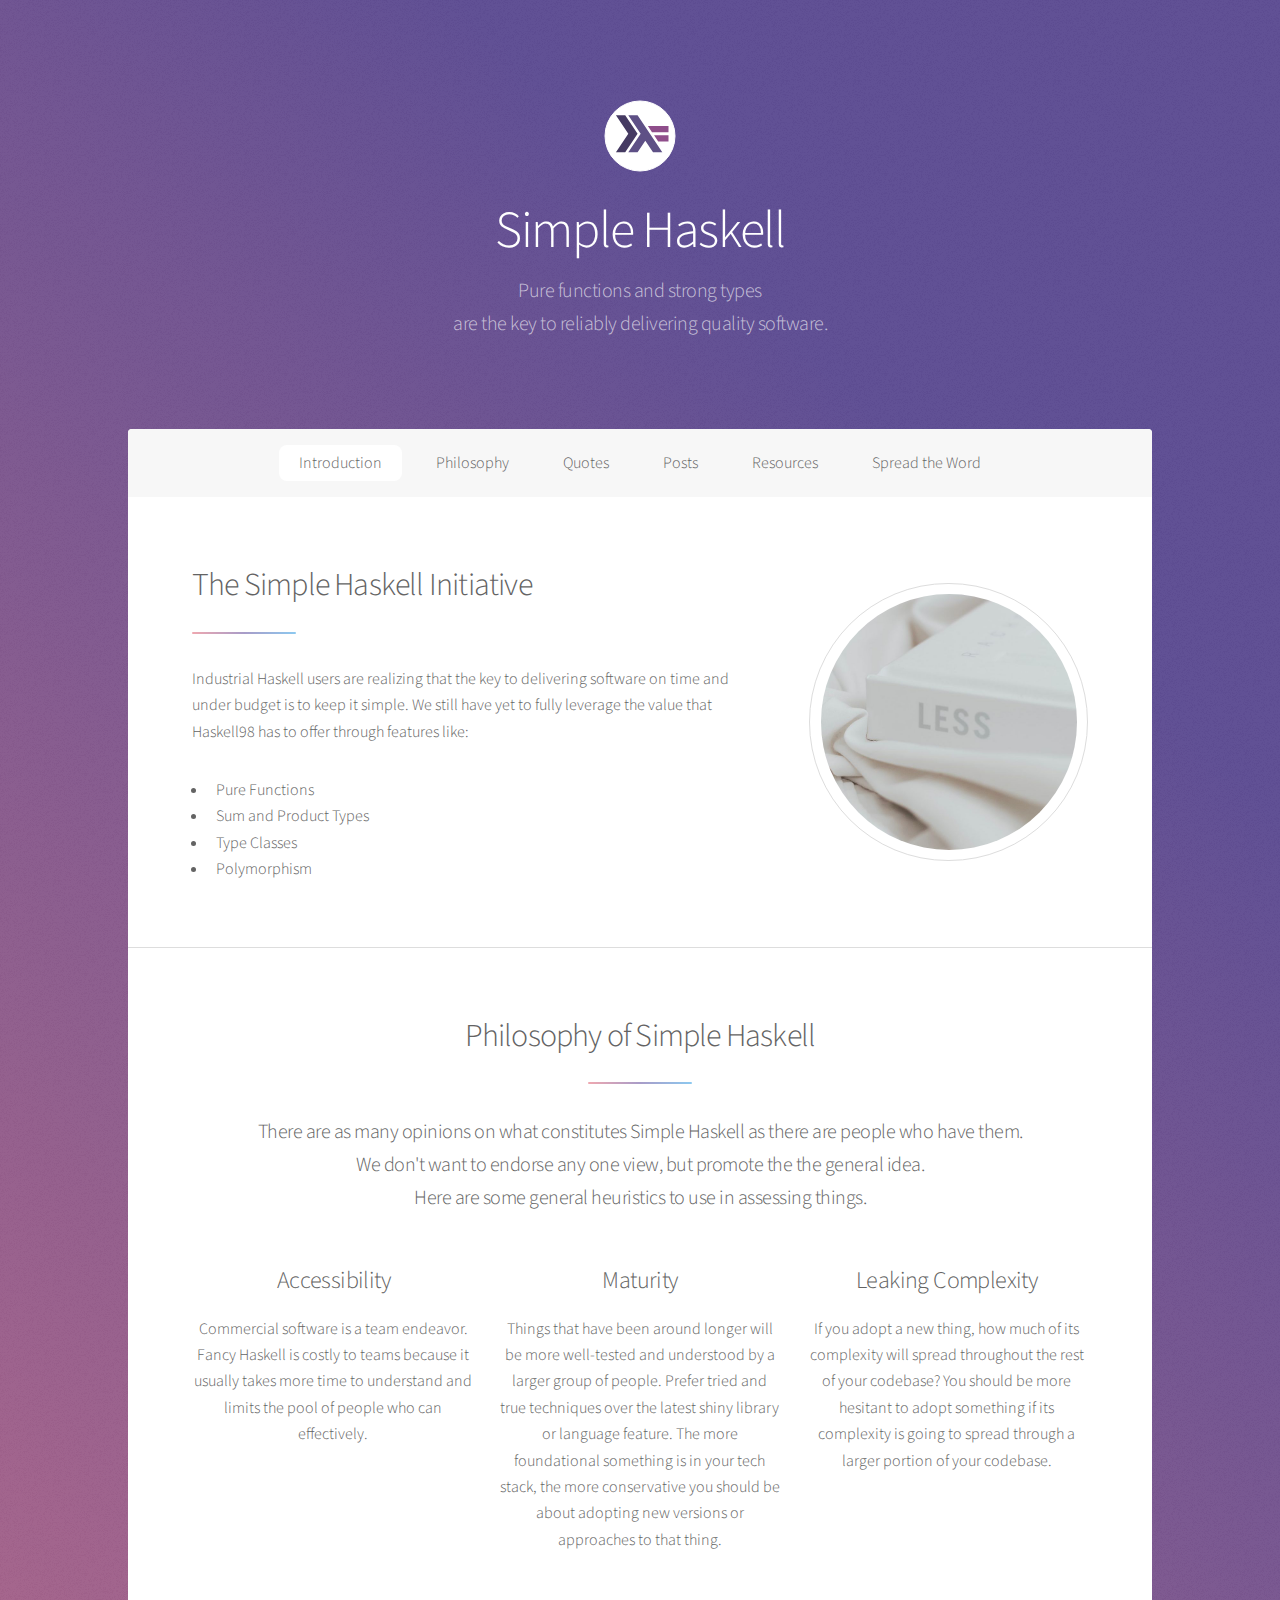
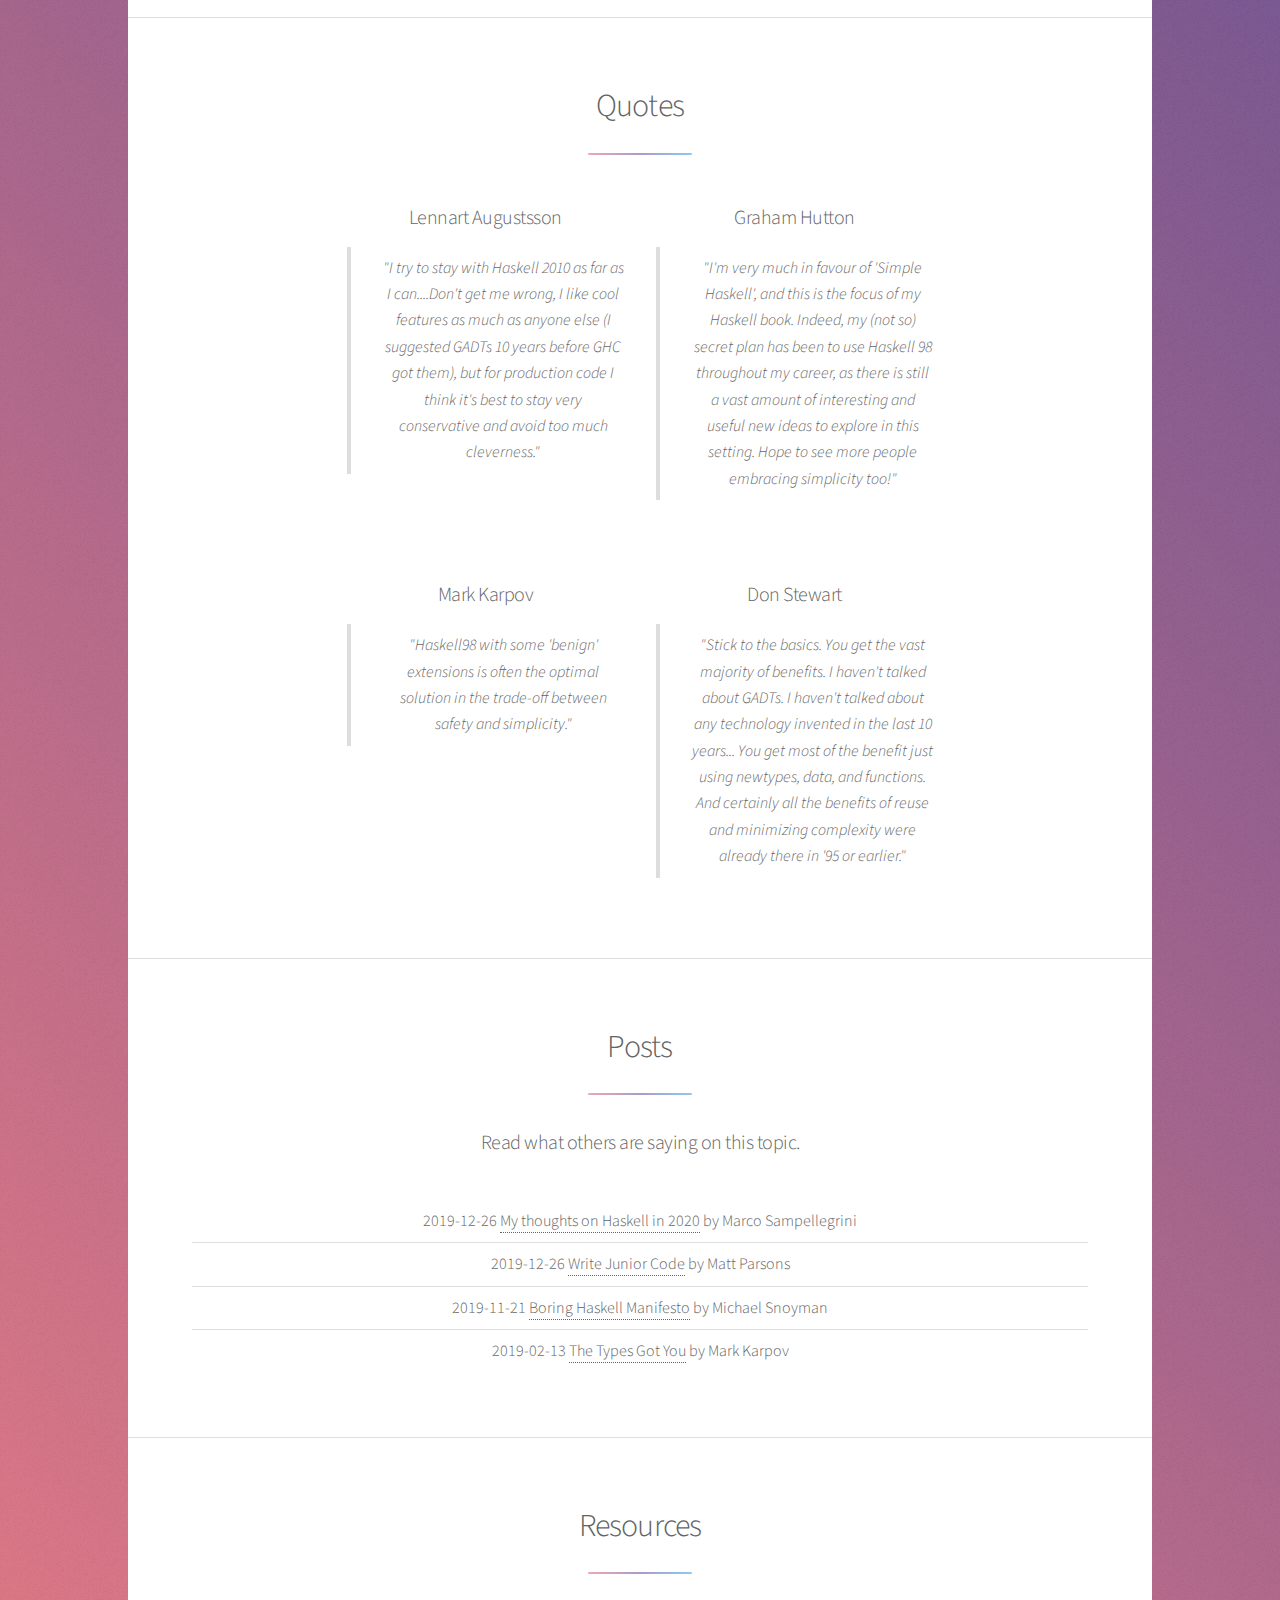
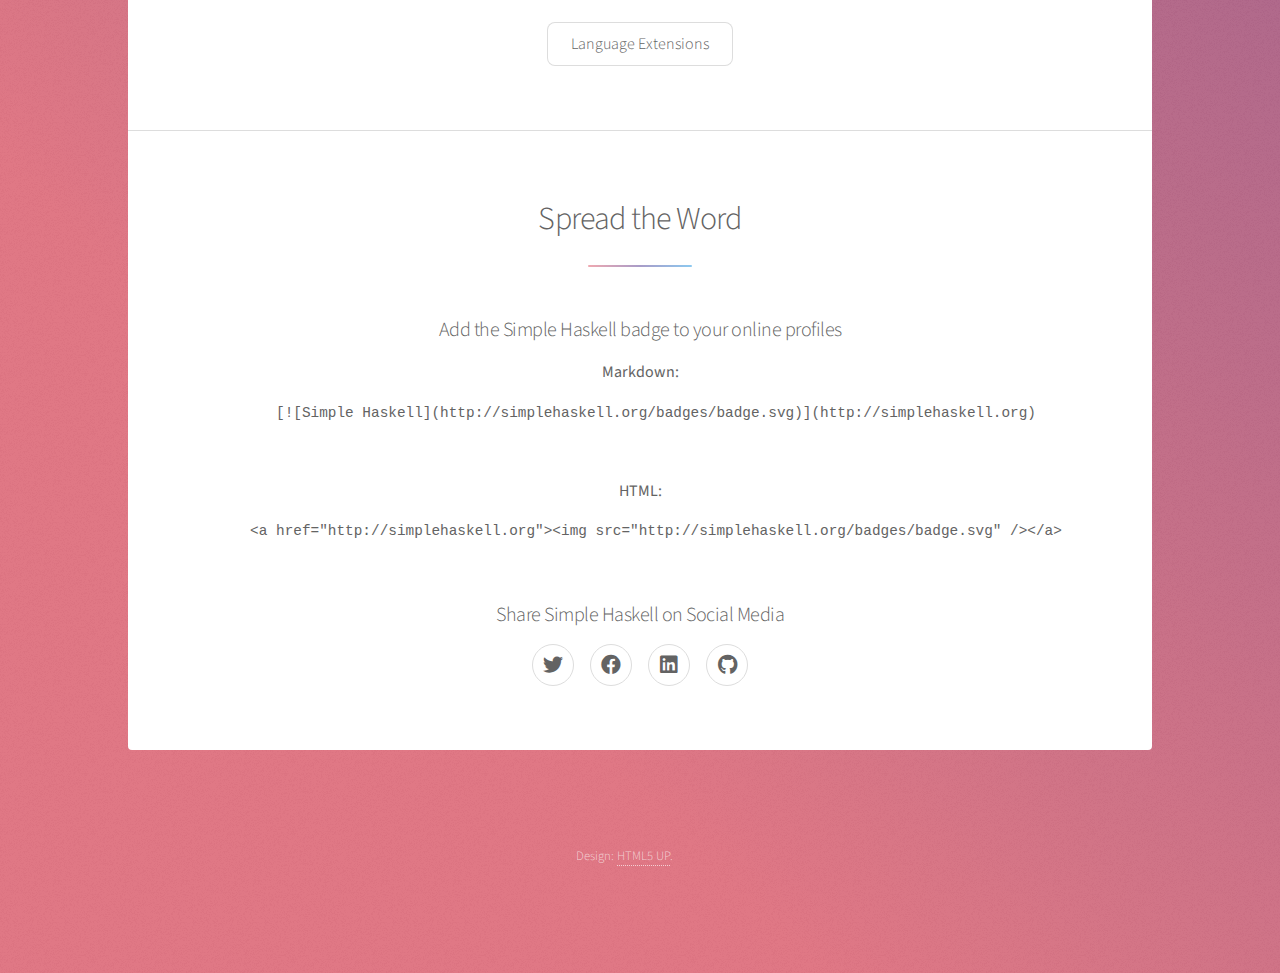
==== docs/index.html @ 9741af2d "Add Graham Hutton quote" ====
<!DOCTYPE HTML>
<!--
  Stellar by HTML5 UP
  html5up.net | @ajlkn
  Free for personal and commercial use under the CCA 3.0 license (html5up.net/license)
-->
<html>
  <head>
    <!-- Global site tag (gtag.js) - Google Analytics -->
    <script async src="https://www.googletagmanager.com/gtag/js?id=UA-72594732-2"></script>
    <script>
      window.dataLayer = window.dataLayer || [];
      function gtag(){dataLayer.push(arguments);}
      gtag('js', new Date());
    
      gtag('config', 'UA-72594732-2');
    </script>

    <title>Simple Haskell</title>
    <meta charset="utf-8" />
    <meta name="viewport" content="width=device-width, initial-scale=1, user-scalable=no" />
    <link rel="stylesheet" href="assets/css/main.css" />
    <noscript><link rel="stylesheet" href="assets/css/noscript.css" /></noscript>
  </head>
  <body class="is-preload">

    <!-- Wrapper -->
      <div id="wrapper">

        <!-- Header -->
          <header id="header" class="alt">
            <span class="logo"><img src="images/haskell-logo.svg" alt="" /></span>
            <h1>Simple Haskell</h1>
            <p>Pure functions and strong types<br />
            are the key to reliably delivering quality software.</p>
          </header>

        <!-- Nav -->
          <nav id="nav">
            <ul>
              <li><a href="#intro" class="active">Introduction</a></li>
              <li><a href="#philosophy">Philosophy</a></li>
              <li><a href="#quotes">Quotes</a></li>
              <li><a href="#posts">Posts</a></li>
              <li><a href="#resources">Resources</a></li>
              <li><a href="#spread">Spread the Word</a></li>
            </ul>
          </nav>

        <!-- Main -->
          <div id="main">

            <!-- Introduction -->
              <section id="intro" class="main">
                <div class="spotlight">
                  <div class="content">
                    <header class="major">
                      <h2>The Simple Haskell Initiative</h2>
                    </header>
                    <p>Industrial Haskell users are realizing that the key to
                    delivering software on time and under budget is to keep it
                    simple.  We still have yet to fully leverage the value
                    that Haskell98 has to offer through features like:</p>
                    <ul>
                      <li>Pure Functions</li>
                      <li>Sum and Product Types</li>
                      <li>Type Classes</li>
                      <li>Polymorphism</li>
                    </ul>
                  </div>
                  <span class="image"><img src="images/less2.jpeg" alt="" /></span>
                </div>
              </section>

            <!-- Philosophy -->
              <section id="philosophy" class="main special">
                <header class="major">
                  <h2>Philosophy of Simple Haskell</h2>
                  <p>There are as many opinions on what constitutes Simple Haskell as there are people who have them.<br />
                  We don't want to endorse any one view, but promote the the general idea.<br />
                  Here are some general heuristics to use in assessing things.</p>
                </header>

                <div class="row">
                  <div class="col-4 col-8-medium">
                    <h2>Accessibility</h2>
                    <p>Commercial software is a team endeavor. Fancy Haskell
                    is costly to teams because it usually takes more time to
                    understand and limits the pool of people who can
                    effectively.</p>
                  </div>
                  <div class="col-4 col-8-medium">
                    <h2>Maturity</h2>
                    <p>Things that have been around longer will be more
                    well-tested and understood by a larger group of people.
                    Prefer tried and true techniques over the latest shiny
                    library or language feature. The more foundational
                    something is in your tech stack, the more conservative you
                    should be about adopting new versions or approaches to
                    that thing.</p>
                  </div>
                  <div class="col-4 col-8-medium">
                    <h2>Leaking Complexity</h2>
                    <p>If you adopt a new thing, how much of its complexity
                    will spread throughout the rest of your codebase?  You
                    should be more hesitant to adopt something if its
                    complexity is going to spread through a larger portion of
                    your codebase.</p>
                  </div>
                </div>
              </section>

            <!-- Quotes -->
              <section id="quotes" class="main special">
                <header class="major">
                  <h2>Quotes</h2>
                </header>
                <ul class="features">
                  <li>
                    <!--<span class="icon solid major style1 fa-code"></span>-->
                    <h3>Lennart Augustsson</h3>
                    <a target="_blank"
                    href="https://www.reddit.com/r/haskell/comments/2olrxn/what_is_an_intermediate_haskell_programmer/cmooh4p/">
                    <blockquote>"I try to stay with Haskell 2010 as far as I
                    can....Don't get me wrong, I like cool features as much as
                    anyone else (I suggested GADTs 10 years before GHC got
                    them), but for production code I think it's best to stay
                    very conservative and avoid too much
                    cleverness."</blockquote></a>
                  </li>
                  <li>
                    <!--<span class="icon major style5 fa-gem"></span>-->
                    <h3>Graham Hutton</h3>
                    <a target="_blank"
                    href="https://www.reddit.com/r/haskell/comments/ej2g06/the_simple_haskell_initiative/fdk7gvn/">
                    <blockquote>"I'm very much in favour of 'Simple Haskell',
                    and this is the focus of my Haskell book. Indeed, my (not
                    so) secret plan has been to use Haskell 98 throughout my
                    career, as there is still a vast amount of interesting and
                    useful new ideas to explore in this setting. Hope to see
                    more people embracing simplicity too!"</blockquote></a>
                  </li>
                </ul>
                <ul class="features">
                  <li>
                    <!--<span class="icon major style3 fa-copy"></span>-->
                    <h3>Mark Karpov</h3>
                    <a target="_blank"
                    href="https://www.tweag.io/posts/2019-02-13-types-got-you.html">
                    <blockquote>"Haskell98 with some 'benign' extensions is often the
                    optimal solution in the trade-off between safety and
                    simplicity."</blockquote></a>
                  </li>
                  <li>
                    <!--<span class="icon major style5 fa-gem"></span>-->
                    <h3>Don Stewart</h3>
                    <blockquote>"Stick to the basics. You get the vast majority of benefits. I haven't talked about GADTs. I haven't talked about any technology invented in the last 10 years... You get most of the benefit just using newtypes, data, and functions. And certainly all the benefits of reuse and minimizing complexity were already there in '95 or earlier."</blockquote>
                  </li>
                </ul>
              </section>

            <!-- Posts -->
              <section id="posts" class="main special">
                <header class="major">
                  <h2>Posts</h2>
                  <p>Read what others are saying on this topic.</p>
                </header>
                <ul class="alt">
                  <li>
                    2019-12-26 <a href="https://alpacaaa.net/thoughts-on-haskell-2020/">My thoughts on Haskell in 2020</a> by Marco Sampellegrini
                  </li>
                  <li>
                    2019-12-26 <a href="https://www.parsonsmatt.org/2019/12/26/write_junior_code.html">Write Junior Code</a> by Matt Parsons
                  </li>
                  <li>
                    2019-11-21 <a href="https://www.snoyman.com/blog/2019/11/boring-haskell-manifesto">Boring Haskell Manifesto</a> by Michael Snoyman
                  </li>
                  <li>
                    2019-02-13 <a href="https://www.tweag.io/posts/2019-02-13-types-got-you.html">The Types Got You</a> by Mark Karpov
                  </li>
                </ul>
              </section>

            <!-- Resources -->
              <section id="resources" class="main special">
                <header class="major">
                  <h2>Resources</h2>
                </header>

                <footer class="major">
                  <ul class="actions special">
                    <li><a href="language-extensions.html" class="button">Language Extensions</a></li>
                  </ul>
                </footer>

              </section>

            <!-- Spread the Word -->
              <section id="spread" class="main special">
                <header class="major">
                  <h2>Spread the Word</h2>
                </header>

                <h3>Add the Simple Haskell badge to your online profiles</h3>

                <dl>
                <dt>Markdown:</dt>
                <dd>
                <pre>
[![Simple Haskell](http://simplehaskell.org/badges/badge.svg)](http://simplehaskell.org)
                </pre>
                </dd>

                <dt>HTML:</dt>
                <dd>
                <pre>
&lt;a href="http://simplehaskell.org"&gt;&lt;img src="http://simplehaskell.org/badges/badge.svg" /&gt;&lt;/a&gt;
                </pre>
                </dd>
                </dl>

                <h3>Share Simple Haskell on Social Media</h3>
                <ul class="actions special">
                  <li><a href="https://twitter.com/intent/tweet?text=http%3A//simplehaskell.org" class="icon brands fa-twitter alt"><span class="label">Twitter</span></a></li>
                  <li><a href="https://www.facebook.com/sharer/sharer.php?u=http%3A//simplehaskell.org" class="icon brands fa-facebook alt"><span class="label">Facebook</span></a></li>
                  <li><a href="https://www.linkedin.com/shareArticle?mini=true&url=http%3A//simplehaskell.org&title=Deliver%20software%20on%20time%20and%20under%20budget%20with%20Simple%20Haskell&summary=&source=" class="icon brands fa-linkedin alt"><span class="label">LinkedIn</span></a></li>
                  <li><a href="https://github.com/simple-haskell" class="icon brands fa-github alt"><span class="label">GitHub</span></a></li>
                </ul>
              </section>

          </div>

        <!-- Footer -->
          <footer id="footer">
            <p class="copyright"><!--&copy; Untitled.--> Design: <a href="https://html5up.net">HTML5 UP</a>.</p>
          </footer>

      </div>

    <!-- Scripts -->
      <script src="assets/js/jquery.min.js"></script>
      <script src="assets/js/jquery.scrollex.min.js"></script>
      <script src="assets/js/jquery.scrolly.min.js"></script>
      <script src="assets/js/browser.min.js"></script>
      <script src="assets/js/breakpoints.min.js"></script>
      <script src="assets/js/util.js"></script>
      <script src="assets/js/main.js"></script>

      <script async defer src="https://buttons.github.io/buttons.js"></script>
  </body>
</html>
---- docs/assets/css/main.css ----
@import url(fontawesome-all.min.css);
@import 'https://fonts.googleapis.com/css?family=Source+Sans+Pro:300,400';

/*
	Stellar by HTML5 UP
	html5up.net | @ajlkn
	Free for personal and commercial use under the CCA 3.0 license (html5up.net/license)
*/

html, body, div, span, applet, object,
iframe, h1, h2, h3, h4, h5, h6, p, blockquote,
pre, a, abbr, acronym, address, big, cite,
code, del, dfn, em, img, ins, kbd, q, s, samp,
small, strike, strong, sub, sup, tt, var, b,
u, i, center, dl, dt, dd, ol, ul, li, fieldset,
form, label, legend, table, caption, tbody,
tfoot, thead, tr, th, td, article, aside,
canvas, details, embed, figure, figcaption,
footer, header, hgroup, menu, nav, output, ruby,
section, summary, time, mark, audio, video {
	margin: 0;
	padding: 0;
	border: 0;
	font-size: 100%;
	font: inherit;
	vertical-align: baseline;}

article, aside, details, figcaption, figure,
footer, header, hgroup, menu, nav, section {
	display: block;}

body {
	line-height: 1;
}

ol, ul {
	list-style: none;
}

blockquote, q {
	quotes: none;
}

	blockquote:before, blockquote:after, q:before, q:after {
		content: '';
		content: none;
	}

table {
	border-collapse: collapse;
	border-spacing: 0;
}

body {
	-webkit-text-size-adjust: none;
}

mark {
	background-color: transparent;
	color: inherit;
}

input::-moz-focus-inner {
	border: 0;
	padding: 0;
}

input, select, textarea {
	-moz-appearance: none;
	-webkit-appearance: none;
	-ms-appearance: none;
	appearance: none;
}

/* Basic */

	@-ms-viewport {
		width: device-width;
	}

	body {
		-ms-overflow-style: scrollbar;
	}

	@media screen and (max-width: 480px) {

		html, body {
			min-width: 320px;
		}

	}

	html {
		box-sizing: border-box;
	}

	*, *:before, *:after {
		box-sizing: inherit;
	}

	body {
		background-color: #935d8c;
		background-image: url("images/overlay.png"), -moz-linear-gradient(45deg, #e37682 15%, #5f4d93 85%);
		background-image: url("images/overlay.png"), -webkit-linear-gradient(45deg, #e37682 15%, #5f4d93 85%);
		background-image: url("images/overlay.png"), -ms-linear-gradient(45deg, #e37682 15%, #5f4d93 85%);
		background-image: url("images/overlay.png"), linear-gradient(45deg, #e37682 15%, #5f4d93 85%);
	}

		body.is-preload *, body.is-preload *:before, body.is-preload *:after {
			-moz-animation: none !important;
			-webkit-animation: none !important;
			-ms-animation: none !important;
			animation: none !important;
			-moz-transition: none !important;
			-webkit-transition: none !important;
			-ms-transition: none !important;
			transition: none !important;
		}

/* Type */

	body {
		background-color: #935d8c;
		color: rgba(255, 255, 255, 0.65);
	}

	body, input, select, textarea {
		font-family: "Source Sans Pro", Helvetica, sans-serif;
		font-size: 17pt;
		font-weight: 300;
		line-height: 1.65;
	}

		@media screen and (max-width: 1680px) {

			body, input, select, textarea {
				font-size: 14pt;
			}

		}

		@media screen and (max-width: 1280px) {

			body, input, select, textarea {
				font-size: 12pt;
			}

		}

		@media screen and (max-width: 360px) {

			body, input, select, textarea {
				font-size: 11pt;
			}

		}

	a {
		-moz-transition: color 0.2s ease, border-bottom 0.2s ease;
		-webkit-transition: color 0.2s ease, border-bottom 0.2s ease;
		-ms-transition: color 0.2s ease, border-bottom 0.2s ease;
		transition: color 0.2s ease, border-bottom 0.2s ease;
		text-decoration: none;
		border-bottom: dotted 1px;
		color: inherit;
	}

		a:hover {
			border-bottom-color: transparent;
		}

	strong, b {
		font-weight: 400;
	}

	em, i {
		font-style: italic;
	}

	p {
		margin: 0 0 2em 0;
	}

		p.content {
			-moz-columns: 20em 2;
			-webkit-columns: 20em 2;
			-ms-columns: 20em 2;
			columns: 20em 2;
			-moz-column-gap: 2em;
			-webkit-column-gap: 2em;
			-ms-column-gap: 2em;
			column-gap: 2em;
			text-align: justify;
		}

	h1, h2, h3, h4, h5, h6 {
		font-weight: 300;
		line-height: 1.5;
		margin: 0 0 0.7em 0;
		letter-spacing: -0.025em;
	}

		h1 a, h2 a, h3 a, h4 a, h5 a, h6 a {
			color: inherit;
			text-decoration: none;
		}

	h1 {
		font-size: 2.5em;
		line-height: 1.2;
	}

	h2 {
		font-size: 1.5em;
	}

	h3 {
		font-size: 1.25em;
	}

	h4 {
		font-size: 1.1em;
	}

	h5 {
		font-size: 0.9em;
	}

	h6 {
		font-size: 0.7em;
	}

	@media screen and (max-width: 736px) {

		h1 {
			font-size: 2em;
		}

	}

	sub {
		font-size: 0.8em;
		position: relative;
		top: 0.5em;
	}

	sup {
		font-size: 0.8em;
		position: relative;
		top: -0.5em;
	}

	blockquote {
		border-left: solid 4px;
		font-style: italic;
		margin: 0 0 2em 0;
		padding: 0.5em 0 0.5em 2em;
	}

	code {
		border-radius: 8px;
		border: solid 1px;
		font-family: "Courier New", monospace;
		font-size: 0.9em;
		margin: 0 0.25em;
		padding: 0.25em 0.65em;
	}

	pre {
		-webkit-overflow-scrolling: touch;
		font-family: "Courier New", monospace;
		font-size: 0.9em;
		margin: 0 0 2em 0;
	}

		pre code {
			display: block;
			line-height: 1.75;
			padding: 1em 1.5em;
			overflow-x: auto;
		}

	hr {
		border: 0;
		border-bottom: solid 1px;
		margin: 2em 0;
	}

		hr.major {
			margin: 3em 0;
		}

	.align-left {
		text-align: left;
	}

	.align-center {
		text-align: center;
	}

	.align-right {
		text-align: right;
	}

	input, select, textarea {
		color: #ffffff;
	}

	a:hover {
		color: #ffffff;
	}

	strong, b {
		color: #ffffff;
	}

	h1, h2, h3, h4, h5, h6 {
		color: #ffffff;
	}

	blockquote {
		border-left-color: rgba(255, 255, 255, 0.35);
	}

	code {
		background: rgba(255, 255, 255, 0.075);
		border-color: rgba(255, 255, 255, 0.35);
	}

	hr {
		border-bottom-color: rgba(255, 255, 255, 0.35);
	}

/* Row */

	.row {
		display: flex;
		flex-wrap: wrap;
		box-sizing: border-box;
		align-items: stretch;
	}

		.row > * {
			box-sizing: border-box;
		}

		.row.gtr-uniform > * > :last-child {
			margin-bottom: 0;
		}

		.row.aln-left {
			justify-content: flex-start;
		}

		.row.aln-center {
			justify-content: center;
		}

		.row.aln-right {
			justify-content: flex-end;
		}

		.row.aln-top {
			align-items: flex-start;
		}

		.row.aln-middle {
			align-items: center;
		}

		.row.aln-bottom {
			align-items: flex-end;
		}

		.row > .imp {
			order: -1;
		}

		.row > .col-1 {
			width: 8.33333%;
		}

		.row > .off-1 {
			margin-left: 8.33333%;
		}

		.row > .col-2 {
			width: 16.66667%;
		}

		.row > .off-2 {
			margin-left: 16.66667%;
		}

		.row > .col-3 {
			width: 25%;
		}

		.row > .off-3 {
			margin-left: 25%;
		}

		.row > .col-4 {
			width: 33.33333%;
		}

		.row > .off-4 {
			margin-left: 33.33333%;
		}

		.row > .col-5 {
			width: 41.66667%;
		}

		.row > .off-5 {
			margin-left: 41.66667%;
		}

		.row > .col-6 {
			width: 50%;
		}

		.row > .off-6 {
			margin-left: 50%;
		}

		.row > .col-7 {
			width: 58.33333%;
		}

		.row > .off-7 {
			margin-left: 58.33333%;
		}

		.row > .col-8 {
			width: 66.66667%;
		}

		.row > .off-8 {
			margin-left: 66.66667%;
		}

		.row > .col-9 {
			width: 75%;
		}

		.row > .off-9 {
			margin-left: 75%;
		}

		.row > .col-10 {
			width: 83.33333%;
		}

		.row > .off-10 {
			margin-left: 83.33333%;
		}

		.row > .col-11 {
			width: 91.66667%;
		}

		.row > .off-11 {
			margin-left: 91.66667%;
		}

		.row > .col-12 {
			width: 100%;
		}

		.row > .off-12 {
			margin-left: 100%;
		}

		.row.gtr-0 {
			margin-top: 0;
			margin-left: 0em;
		}

			.row.gtr-0 > * {
				padding: 0 0 0 0em;
			}

			.row.gtr-0.gtr-uniform {
				margin-top: 0em;
			}

				.row.gtr-0.gtr-uniform > * {
					padding-top: 0em;
				}

		.row.gtr-25 {
			margin-top: 0;
			margin-left: -0.375em;
		}

			.row.gtr-25 > * {
				padding: 0 0 0 0.375em;
			}

			.row.gtr-25.gtr-uniform {
				margin-top: -0.375em;
			}

				.row.gtr-25.gtr-uniform > * {
					padding-top: 0.375em;
				}

		.row.gtr-50 {
			margin-top: 0;
			margin-left: -0.75em;
		}

			.row.gtr-50 > * {
				padding: 0 0 0 0.75em;
			}

			.row.gtr-50.gtr-uniform {
				margin-top: -0.75em;
			}

				.row.gtr-50.gtr-uniform > * {
					padding-top: 0.75em;
				}

		.row {
			margin-top: 0;
			margin-left: -1.5em;
		}

			.row > * {
				padding: 0 0 0 1.5em;
			}

			.row.gtr-uniform {
				margin-top: -1.5em;
			}

				.row.gtr-uniform > * {
					padding-top: 1.5em;
				}

		.row.gtr-150 {
			margin-top: 0;
			margin-left: -2.25em;
		}

			.row.gtr-150 > * {
				padding: 0 0 0 2.25em;
			}

			.row.gtr-150.gtr-uniform {
				margin-top: -2.25em;
			}

				.row.gtr-150.gtr-uniform > * {
					padding-top: 2.25em;
				}

		.row.gtr-200 {
			margin-top: 0;
			margin-left: -3em;
		}

			.row.gtr-200 > * {
				padding: 0 0 0 3em;
			}

			.row.gtr-200.gtr-uniform {
				margin-top: -3em;
			}

				.row.gtr-200.gtr-uniform > * {
					padding-top: 3em;
				}

		@media screen and (max-width: 1680px) {

			.row {
				display: flex;
				flex-wrap: wrap;
				box-sizing: border-box;
				align-items: stretch;
			}

				.row > * {
					box-sizing: border-box;
				}

				.row.gtr-uniform > * > :last-child {
					margin-bottom: 0;
				}

				.row.aln-left {
					justify-content: flex-start;
				}

				.row.aln-center {
					justify-content: center;
				}

				.row.aln-right {
					justify-content: flex-end;
				}

				.row.aln-top {
					align-items: flex-start;
				}

				.row.aln-middle {
					align-items: center;
				}

				.row.aln-bottom {
					align-items: flex-end;
				}

				.row > .imp-xlarge {
					order: -1;
				}

				.row > .col-1-xlarge {
					width: 8.33333%;
				}

				.row > .off-1-xlarge {
					margin-left: 8.33333%;
				}

				.row > .col-2-xlarge {
					width: 16.66667%;
				}

				.row > .off-2-xlarge {
					margin-left: 16.66667%;
				}

				.row > .col-3-xlarge {
					width: 25%;
				}

				.row > .off-3-xlarge {
					margin-left: 25%;
				}

				.row > .col-4-xlarge {
					width: 33.33333%;
				}

				.row > .off-4-xlarge {
					margin-left: 33.33333%;
				}

				.row > .col-5-xlarge {
					width: 41.66667%;
				}

				.row > .off-5-xlarge {
					margin-left: 41.66667%;
				}

				.row > .col-6-xlarge {
					width: 50%;
				}

				.row > .off-6-xlarge {
					margin-left: 50%;
				}

				.row > .col-7-xlarge {
					width: 58.33333%;
				}

				.row > .off-7-xlarge {
					margin-left: 58.33333%;
				}

				.row > .col-8-xlarge {
					width: 66.66667%;
				}

				.row > .off-8-xlarge {
					margin-left: 66.66667%;
				}

				.row > .col-9-xlarge {
					width: 75%;
				}

				.row > .off-9-xlarge {
					margin-left: 75%;
				}

				.row > .col-10-xlarge {
					width: 83.33333%;
				}

				.row > .off-10-xlarge {
					margin-left: 83.33333%;
				}

				.row > .col-11-xlarge {
					width: 91.66667%;
				}

				.row > .off-11-xlarge {
					margin-left: 91.66667%;
				}

				.row > .col-12-xlarge {
					width: 100%;
				}

				.row > .off-12-xlarge {
					margin-left: 100%;
				}

				.row.gtr-0 {
					margin-top: 0;
					margin-left: 0em;
				}

					.row.gtr-0 > * {
						padding: 0 0 0 0em;
					}

					.row.gtr-0.gtr-uniform {
						margin-top: 0em;
					}

						.row.gtr-0.gtr-uniform > * {
							padding-top: 0em;
						}

				.row.gtr-25 {
					margin-top: 0;
					margin-left: -0.375em;
				}

					.row.gtr-25 > * {
						padding: 0 0 0 0.375em;
					}

					.row.gtr-25.gtr-uniform {
						margin-top: -0.375em;
					}

						.row.gtr-25.gtr-uniform > * {
							padding-top: 0.375em;
						}

				.row.gtr-50 {
					margin-top: 0;
					margin-left: -0.75em;
				}

					.row.gtr-50 > * {
						padding: 0 0 0 0.75em;
					}

					.row.gtr-50.gtr-uniform {
						margin-top: -0.75em;
					}

						.row.gtr-50.gtr-uniform > * {
							padding-top: 0.75em;
						}

				.row {
					margin-top: 0;
					margin-left: -1.5em;
				}

					.row > * {
						padding: 0 0 0 1.5em;
					}

					.row.gtr-uniform {
						margin-top: -1.5em;
					}

						.row.gtr-uniform > * {
							padding-top: 1.5em;
						}

				.row.gtr-150 {
					margin-top: 0;
					margin-left: -2.25em;
				}

					.row.gtr-150 > * {
						padding: 0 0 0 2.25em;
					}

					.row.gtr-150.gtr-uniform {
						margin-top: -2.25em;
					}

						.row.gtr-150.gtr-uniform > * {
							padding-top: 2.25em;
						}

				.row.gtr-200 {
					margin-top: 0;
					margin-left: -3em;
				}

					.row.gtr-200 > * {
						padding: 0 0 0 3em;
					}

					.row.gtr-200.gtr-uniform {
						margin-top: -3em;
					}

						.row.gtr-200.gtr-uniform > * {
							padding-top: 3em;
						}

		}

		@media screen and (max-width: 1280px) {

			.row {
				display: flex;
				flex-wrap: wrap;
				box-sizing: border-box;
				align-items: stretch;
			}

				.row > * {
					box-sizing: border-box;
				}

				.row.gtr-uniform > * > :last-child {
					margin-bottom: 0;
				}

				.row.aln-left {
					justify-content: flex-start;
				}

				.row.aln-center {
					justify-content: center;
				}

				.row.aln-right {
					justify-content: flex-end;
				}

				.row.aln-top {
					align-items: flex-start;
				}

				.row.aln-middle {
					align-items: center;
				}

				.row.aln-bottom {
					align-items: flex-end;
				}

				.row > .imp-large {
					order: -1;
				}

				.row > .col-1-large {
					width: 8.33333%;
				}

				.row > .off-1-large {
					margin-left: 8.33333%;
				}

				.row > .col-2-large {
					width: 16.66667%;
				}

				.row > .off-2-large {
					margin-left: 16.66667%;
				}

				.row > .col-3-large {
					width: 25%;
				}

				.row > .off-3-large {
					margin-left: 25%;
				}

				.row > .col-4-large {
					width: 33.33333%;
				}

				.row > .off-4-large {
					margin-left: 33.33333%;
				}

				.row > .col-5-large {
					width: 41.66667%;
				}

				.row > .off-5-large {
					margin-left: 41.66667%;
				}

				.row > .col-6-large {
					width: 50%;
				}

				.row > .off-6-large {
					margin-left: 50%;
				}

				.row > .col-7-large {
					width: 58.33333%;
				}

				.row > .off-7-large {
					margin-left: 58.33333%;
				}

				.row > .col-8-large {
					width: 66.66667%;
				}

				.row > .off-8-large {
					margin-left: 66.66667%;
				}

				.row > .col-9-large {
					width: 75%;
				}

				.row > .off-9-large {
					margin-left: 75%;
				}

				.row > .col-10-large {
					width: 83.33333%;
				}

				.row > .off-10-large {
					margin-left: 83.33333%;
				}

				.row > .col-11-large {
					width: 91.66667%;
				}

				.row > .off-11-large {
					margin-left: 91.66667%;
				}

				.row > .col-12-large {
					width: 100%;
				}

				.row > .off-12-large {
					margin-left: 100%;
				}

				.row.gtr-0 {
					margin-top: 0;
					margin-left: 0em;
				}

					.row.gtr-0 > * {
						padding: 0 0 0 0em;
					}

					.row.gtr-0.gtr-uniform {
						margin-top: 0em;
					}

						.row.gtr-0.gtr-uniform > * {
							padding-top: 0em;
						}

				.row.gtr-25 {
					margin-top: 0;
					margin-left: -0.375em;
				}

					.row.gtr-25 > * {
						padding: 0 0 0 0.375em;
					}

					.row.gtr-25.gtr-uniform {
						margin-top: -0.375em;
					}

						.row.gtr-25.gtr-uniform > * {
							padding-top: 0.375em;
						}

				.row.gtr-50 {
					margin-top: 0;
					margin-left: -0.75em;
				}

					.row.gtr-50 > * {
						padding: 0 0 0 0.75em;
					}

					.row.gtr-50.gtr-uniform {
						margin-top: -0.75em;
					}

						.row.gtr-50.gtr-uniform > * {
							padding-top: 0.75em;
						}

				.row {
					margin-top: 0;
					margin-left: -1.5em;
				}

					.row > * {
						padding: 0 0 0 1.5em;
					}

					.row.gtr-uniform {
						margin-top: -1.5em;
					}

						.row.gtr-uniform > * {
							padding-top: 1.5em;
						}

				.row.gtr-150 {
					margin-top: 0;
					margin-left: -2.25em;
				}

					.row.gtr-150 > * {
						padding: 0 0 0 2.25em;
					}

					.row.gtr-150.gtr-uniform {
						margin-top: -2.25em;
					}

						.row.gtr-150.gtr-uniform > * {
							padding-top: 2.25em;
						}

				.row.gtr-200 {
					margin-top: 0;
					margin-left: -3em;
				}

					.row.gtr-200 > * {
						padding: 0 0 0 3em;
					}

					.row.gtr-200.gtr-uniform {
						margin-top: -3em;
					}

						.row.gtr-200.gtr-uniform > * {
							padding-top: 3em;
						}

		}

		@media screen and (max-width: 980px) {

			.row {
				display: flex;
				flex-wrap: wrap;
				box-sizing: border-box;
				align-items: stretch;
			}

				.row > * {
					box-sizing: border-box;
				}

				.row.gtr-uniform > * > :last-child {
					margin-bottom: 0;
				}

				.row.aln-left {
					justify-content: flex-start;
				}

				.row.aln-center {
					justify-content: center;
				}

				.row.aln-right {
					justify-content: flex-end;
				}

				.row.aln-top {
					align-items: flex-start;
				}

				.row.aln-middle {
					align-items: center;
				}

				.row.aln-bottom {
					align-items: flex-end;
				}

				.row > .imp-medium {
					order: -1;
				}

				.row > .col-1-medium {
					width: 8.33333%;
				}

				.row > .off-1-medium {
					margin-left: 8.33333%;
				}

				.row > .col-2-medium {
					width: 16.66667%;
				}

				.row > .off-2-medium {
					margin-left: 16.66667%;
				}

				.row > .col-3-medium {
					width: 25%;
				}

				.row > .off-3-medium {
					margin-left: 25%;
				}

				.row > .col-4-medium {
					width: 33.33333%;
				}

				.row > .off-4-medium {
					margin-left: 33.33333%;
				}

				.row > .col-5-medium {
					width: 41.66667%;
				}

				.row > .off-5-medium {
					margin-left: 41.66667%;
				}

				.row > .col-6-medium {
					width: 50%;
				}

				.row > .off-6-medium {
					margin-left: 50%;
				}

				.row > .col-7-medium {
					width: 58.33333%;
				}

				.row > .off-7-medium {
					margin-left: 58.33333%;
				}

				.row > .col-8-medium {
					width: 66.66667%;
				}

				.row > .off-8-medium {
					margin-left: 66.66667%;
				}

				.row > .col-9-medium {
					width: 75%;
				}

				.row > .off-9-medium {
					margin-left: 75%;
				}

				.row > .col-10-medium {
					width: 83.33333%;
				}

				.row > .off-10-medium {
					margin-left: 83.33333%;
				}

				.row > .col-11-medium {
					width: 91.66667%;
				}

				.row > .off-11-medium {
					margin-left: 91.66667%;
				}

				.row > .col-12-medium {
					width: 100%;
				}

				.row > .off-12-medium {
					margin-left: 100%;
				}

				.row.gtr-0 {
					margin-top: 0;
					margin-left: 0em;
				}

					.row.gtr-0 > * {
						padding: 0 0 0 0em;
					}

					.row.gtr-0.gtr-uniform {
						margin-top: 0em;
					}

						.row.gtr-0.gtr-uniform > * {
							padding-top: 0em;
						}

				.row.gtr-25 {
					margin-top: 0;
					margin-left: -0.375em;
				}

					.row.gtr-25 > * {
						padding: 0 0 0 0.375em;
					}

					.row.gtr-25.gtr-uniform {
						margin-top: -0.375em;
					}

						.row.gtr-25.gtr-uniform > * {
							padding-top: 0.375em;
						}

				.row.gtr-50 {
					margin-top: 0;
					margin-left: -0.75em;
				}

					.row.gtr-50 > * {
						padding: 0 0 0 0.75em;
					}

					.row.gtr-50.gtr-uniform {
						margin-top: -0.75em;
					}

						.row.gtr-50.gtr-uniform > * {
							padding-top: 0.75em;
						}

				.row {
					margin-top: 0;
					margin-left: -1.5em;
				}

					.row > * {
						padding: 0 0 0 1.5em;
					}

					.row.gtr-uniform {
						margin-top: -1.5em;
					}

						.row.gtr-uniform > * {
							padding-top: 1.5em;
						}

				.row.gtr-150 {
					margin-top: 0;
					margin-left: -2.25em;
				}

					.row.gtr-150 > * {
						padding: 0 0 0 2.25em;
					}

					.row.gtr-150.gtr-uniform {
						margin-top: -2.25em;
					}

						.row.gtr-150.gtr-uniform > * {
							padding-top: 2.25em;
						}

				.row.gtr-200 {
					margin-top: 0;
					margin-left: -3em;
				}

					.row.gtr-200 > * {
						padding: 0 0 0 3em;
					}

					.row.gtr-200.gtr-uniform {
						margin-top: -3em;
					}

						.row.gtr-200.gtr-uniform > * {
							padding-top: 3em;
						}

		}

		@media screen and (max-width: 736px) {

			.row {
				display: flex;
				flex-wrap: wrap;
				box-sizing: border-box;
				align-items: stretch;
			}

				.row > * {
					box-sizing: border-box;
				}

				.row.gtr-uniform > * > :last-child {
					margin-bottom: 0;
				}

				.row.aln-left {
					justify-content: flex-start;
				}

				.row.aln-center {
					justify-content: center;
				}

				.row.aln-right {
					justify-content: flex-end;
				}

				.row.aln-top {
					align-items: flex-start;
				}

				.row.aln-middle {
					align-items: center;
				}

				.row.aln-bottom {
					align-items: flex-end;
				}

				.row > .imp-small {
					order: -1;
				}

				.row > .col-1-small {
					width: 8.33333%;
				}

				.row > .off-1-small {
					margin-left: 8.33333%;
				}

				.row > .col-2-small {
					width: 16.66667%;
				}

				.row > .off-2-small {
					margin-left: 16.66667%;
				}

				.row > .col-3-small {
					width: 25%;
				}

				.row > .off-3-small {
					margin-left: 25%;
				}

				.row > .col-4-small {
					width: 33.33333%;
				}

				.row > .off-4-small {
					margin-left: 33.33333%;
				}

				.row > .col-5-small {
					width: 41.66667%;
				}

				.row > .off-5-small {
					margin-left: 41.66667%;
				}

				.row > .col-6-small {
					width: 50%;
				}

				.row > .off-6-small {
					margin-left: 50%;
				}

				.row > .col-7-small {
					width: 58.33333%;
				}

				.row > .off-7-small {
					margin-left: 58.33333%;
				}

				.row > .col-8-small {
					width: 66.66667%;
				}

				.row > .off-8-small {
					margin-left: 66.66667%;
				}

				.row > .col-9-small {
					width: 75%;
				}

				.row > .off-9-small {
					margin-left: 75%;
				}

				.row > .col-10-small {
					width: 83.33333%;
				}

				.row > .off-10-small {
					margin-left: 83.33333%;
				}

				.row > .col-11-small {
					width: 91.66667%;
				}

				.row > .off-11-small {
					margin-left: 91.66667%;
				}

				.row > .col-12-small {
					width: 100%;
				}

				.row > .off-12-small {
					margin-left: 100%;
				}

				.row.gtr-0 {
					margin-top: 0;
					margin-left: 0em;
				}

					.row.gtr-0 > * {
						padding: 0 0 0 0em;
					}

					.row.gtr-0.gtr-uniform {
						margin-top: 0em;
					}

						.row.gtr-0.gtr-uniform > * {
							padding-top: 0em;
						}

				.row.gtr-25 {
					margin-top: 0;
					margin-left: -0.25em;
				}

					.row.gtr-25 > * {
						padding: 0 0 0 0.25em;
					}

					.row.gtr-25.gtr-uniform {
						margin-top: -0.25em;
					}

						.row.gtr-25.gtr-uniform > * {
							padding-top: 0.25em;
						}

				.row.gtr-50 {
					margin-top: 0;
					margin-left: -0.5em;
				}

					.row.gtr-50 > * {
						padding: 0 0 0 0.5em;
					}

					.row.gtr-50.gtr-uniform {
						margin-top: -0.5em;
					}

						.row.gtr-50.gtr-uniform > * {
							padding-top: 0.5em;
						}

				.row {
					margin-top: 0;
					margin-left: -1em;
				}

					.row > * {
						padding: 0 0 0 1em;
					}

					.row.gtr-uniform {
						margin-top: -1em;
					}

						.row.gtr-uniform > * {
							padding-top: 1em;
						}

				.row.gtr-150 {
					margin-top: 0;
					margin-left: -1.5em;
				}

					.row.gtr-150 > * {
						padding: 0 0 0 1.5em;
					}

					.row.gtr-150.gtr-uniform {
						margin-top: -1.5em;
					}

						.row.gtr-150.gtr-uniform > * {
							padding-top: 1.5em;
						}

				.row.gtr-200 {
					margin-top: 0;
					margin-left: -2em;
				}

					.row.gtr-200 > * {
						padding: 0 0 0 2em;
					}

					.row.gtr-200.gtr-uniform {
						margin-top: -2em;
					}

						.row.gtr-200.gtr-uniform > * {
							padding-top: 2em;
						}

		}

		@media screen and (max-width: 480px) {

			.row {
				display: flex;
				flex-wrap: wrap;
				box-sizing: border-box;
				align-items: stretch;
			}

				.row > * {
					box-sizing: border-box;
				}

				.row.gtr-uniform > * > :last-child {
					margin-bottom: 0;
				}

				.row.aln-left {
					justify-content: flex-start;
				}

				.row.aln-center {
					justify-content: center;
				}

				.row.aln-right {
					justify-content: flex-end;
				}

				.row.aln-top {
					align-items: flex-start;
				}

				.row.aln-middle {
					align-items: center;
				}

				.row.aln-bottom {
					align-items: flex-end;
				}

				.row > .imp-xsmall {
					order: -1;
				}

				.row > .col-1-xsmall {
					width: 8.33333%;
				}

				.row > .off-1-xsmall {
					margin-left: 8.33333%;
				}

				.row > .col-2-xsmall {
					width: 16.66667%;
				}

				.row > .off-2-xsmall {
					margin-left: 16.66667%;
				}

				.row > .col-3-xsmall {
					width: 25%;
				}

				.row > .off-3-xsmall {
					margin-left: 25%;
				}

				.row > .col-4-xsmall {
					width: 33.33333%;
				}

				.row > .off-4-xsmall {
					margin-left: 33.33333%;
				}

				.row > .col-5-xsmall {
					width: 41.66667%;
				}

				.row > .off-5-xsmall {
					margin-left: 41.66667%;
				}

				.row > .col-6-xsmall {
					width: 50%;
				}

				.row > .off-6-xsmall {
					margin-left: 50%;
				}

				.row > .col-7-xsmall {
					width: 58.33333%;
				}

				.row > .off-7-xsmall {
					margin-left: 58.33333%;
				}

				.row > .col-8-xsmall {
					width: 66.66667%;
				}

				.row > .off-8-xsmall {
					margin-left: 66.66667%;
				}

				.row > .col-9-xsmall {
					width: 75%;
				}

				.row > .off-9-xsmall {
					margin-left: 75%;
				}

				.row > .col-10-xsmall {
					width: 83.33333%;
				}

				.row > .off-10-xsmall {
					margin-left: 83.33333%;
				}

				.row > .col-11-xsmall {
					width: 91.66667%;
				}

				.row > .off-11-xsmall {
					margin-left: 91.66667%;
				}

				.row > .col-12-xsmall {
					width: 100%;
				}

				.row > .off-12-xsmall {
					margin-left: 100%;
				}

				.row.gtr-0 {
					margin-top: 0;
					margin-left: 0em;
				}

					.row.gtr-0 > * {
						padding: 0 0 0 0em;
					}

					.row.gtr-0.gtr-uniform {
						margin-top: 0em;
					}

						.row.gtr-0.gtr-uniform > * {
							padding-top: 0em;
						}

				.row.gtr-25 {
					margin-top: 0;
					margin-left: -0.3125em;
				}

					.row.gtr-25 > * {
						padding: 0 0 0 0.3125em;
					}

					.row.gtr-25.gtr-uniform {
						margin-top: -0.3125em;
					}

						.row.gtr-25.gtr-uniform > * {
							padding-top: 0.3125em;
						}

				.row.gtr-50 {
					margin-top: 0;
					margin-left: -0.625em;
				}

					.row.gtr-50 > * {
						padding: 0 0 0 0.625em;
					}

					.row.gtr-50.gtr-uniform {
						margin-top: -0.625em;
					}

						.row.gtr-50.gtr-uniform > * {
							padding-top: 0.625em;
						}

				.row {
					margin-top: 0;
					margin-left: -1.25em;
				}

					.row > * {
						padding: 0 0 0 1.25em;
					}

					.row.gtr-uniform {
						margin-top: -1.25em;
					}

						.row.gtr-uniform > * {
							padding-top: 1.25em;
						}

				.row.gtr-150 {
					margin-top: 0;
					margin-left: -1.875em;
				}

					.row.gtr-150 > * {
						padding: 0 0 0 1.875em;
					}

					.row.gtr-150.gtr-uniform {
						margin-top: -1.875em;
					}

						.row.gtr-150.gtr-uniform > * {
							padding-top: 1.875em;
						}

				.row.gtr-200 {
					margin-top: 0;
					margin-left: -2.5em;
				}

					.row.gtr-200 > * {
						padding: 0 0 0 2.5em;
					}

					.row.gtr-200.gtr-uniform {
						margin-top: -2.5em;
					}

						.row.gtr-200.gtr-uniform > * {
							padding-top: 2.5em;
						}

		}

/* Box */

	.box {
		border-radius: 8px;
		border: solid;
		margin-bottom: 2em;
		padding: 1.5em;
	}

		.box > :last-child,
		.box > :last-child > :last-child,
		.box > :last-child > :last-child > :last-child {
			margin-bottom: 0;
		}

		.box.alt {
			border: 0;
			border-radius: 0;
			padding: 0;
		}

	.box {
		border-color: rgba(255, 255, 255, 0.35);
	}

/* Button */

	input[type="submit"],
	input[type="reset"],
	input[type="button"],
	button,
	.button {
		-moz-appearance: none;
		-webkit-appearance: none;
		-ms-appearance: none;
		appearance: none;
		-moz-transition: background-color 0.2s ease-in-out, color 0.2s ease-in-out;
		-webkit-transition: background-color 0.2s ease-in-out, color 0.2s ease-in-out;
		-ms-transition: background-color 0.2s ease-in-out, color 0.2s ease-in-out;
		transition: background-color 0.2s ease-in-out, color 0.2s ease-in-out;
		border-radius: 8px;
		border: 0;
		cursor: pointer;
		display: inline-block;
		font-weight: 300;
		height: 2.75em;
		line-height: 2.75em;
		min-width: 9.25em;
		padding: 0 1.5em;
		text-align: center;
		text-decoration: none;
		white-space: nowrap;
	}

		input[type="submit"].icon,
		input[type="reset"].icon,
		input[type="button"].icon,
		button.icon,
		.button.icon {
			padding-left: 1.35em;
		}

			input[type="submit"].icon:before,
			input[type="reset"].icon:before,
			input[type="button"].icon:before,
			button.icon:before,
			.button.icon:before {
				margin-right: 0.5em;
			}

		input[type="submit"].fit,
		input[type="reset"].fit,
		input[type="button"].fit,
		button.fit,
		.button.fit {
			width: 100%;
		}

		input[type="submit"].small,
		input[type="reset"].small,
		input[type="button"].small,
		button.small,
		.button.small {
			font-size: 0.8em;
		}

		input[type="submit"].large,
		input[type="reset"].large,
		input[type="button"].large,
		button.large,
		.button.large {
			font-size: 1.35em;
		}

		input[type="submit"].disabled, input[type="submit"]:disabled,
		input[type="reset"].disabled,
		input[type="reset"]:disabled,
		input[type="button"].disabled,
		input[type="button"]:disabled,
		button.disabled,
		button:disabled,
		.button.disabled,
		.button:disabled {
			pointer-events: none;
			opacity: 0.25;
		}

		@media screen and (max-width: 736px) {

			input[type="submit"],
			input[type="reset"],
			input[type="button"],
			button,
			.button {
				min-width: 0;
			}

		}

	input[type="submit"],
	input[type="reset"],
	input[type="button"],
	button,
	.button {
		background-color: transparent;
		box-shadow: inset 0 0 0 1px rgba(255, 255, 255, 0.35);
		color: #ffffff !important;
	}

		input[type="submit"]:hover,
		input[type="reset"]:hover,
		input[type="button"]:hover,
		button:hover,
		.button:hover {
			background-color: rgba(255, 255, 255, 0.075);
		}

		input[type="submit"]:active,
		input[type="reset"]:active,
		input[type="button"]:active,
		button:active,
		.button:active {
			background-color: rgba(255, 255, 255, 0.2);
		}

		input[type="submit"].icon:before,
		input[type="reset"].icon:before,
		input[type="button"].icon:before,
		button.icon:before,
		.button.icon:before {
			color: rgba(255, 255, 255, 0.5);
		}

		input[type="submit"].primary,
		input[type="reset"].primary,
		input[type="button"].primary,
		button.primary,
		.button.primary {
			background-color: #8cc9f0;
			color: #ffffff !important;
			box-shadow: none;
		}

			input[type="submit"].primary:hover,
			input[type="reset"].primary:hover,
			input[type="button"].primary:hover,
			button.primary:hover,
			.button.primary:hover {
				background-color: #9acff2;
			}

			input[type="submit"].primary:active,
			input[type="reset"].primary:active,
			input[type="button"].primary:active,
			button.primary:active,
			.button.primary:active {
				background-color: #7ec3ee;
			}

			input[type="submit"].primary.icon:before,
			input[type="reset"].primary.icon:before,
			input[type="button"].primary.icon:before,
			button.primary.icon:before,
			.button.primary.icon:before {
				color: #ffffff !important;
			}

/* Form */

	form {
		margin: 0 0 2em 0;
	}

	label {
		display: block;
		font-size: 0.9em;
		font-weight: 400;
		margin: 0 0 1em 0;
	}

	input[type="text"],
	input[type="password"],
	input[type="email"],
	select,
	textarea {
		-moz-appearance: none;
		-webkit-appearance: none;
		-ms-appearance: none;
		appearance: none;
		border-radius: 8px;
		border: solid 1px;
		color: inherit;
		display: block;
		outline: 0;
		padding: 0 1em;
		text-decoration: none;
		width: 100%;
	}

		input[type="text"]:invalid,
		input[type="password"]:invalid,
		input[type="email"]:invalid,
		select:invalid,
		textarea:invalid {
			box-shadow: none;
		}

	select {
		background-size: 1.25rem;
		background-repeat: no-repeat;
		background-position: calc(100% - 1rem) center;
		height: 2.75em;
		padding-right: 2.75em;
		text-overflow: ellipsis;
	}

		select:focus::-ms-value {
			background-color: transparent;
		}

		select::-ms-expand {
			display: none;
		}

	input[type="text"],
	input[type="password"],
	input[type="email"],
	select {
		height: 2.75em;
	}

	textarea {
		padding: 0.75em 1em;
	}

	input[type="checkbox"],
	input[type="radio"] {
		-moz-appearance: none;
		-webkit-appearance: none;
		-ms-appearance: none;
		appearance: none;
		display: block;
		float: left;
		margin-right: -2em;
		opacity: 0;
		width: 1em;
		z-index: -1;
	}

		input[type="checkbox"] + label,
		input[type="radio"] + label {
			text-decoration: none;
			cursor: pointer;
			display: inline-block;
			font-size: 1em;
			font-weight: 300;
			padding-left: 2.4em;
			padding-right: 0.75em;
			position: relative;
		}

			input[type="checkbox"] + label:before,
			input[type="radio"] + label:before {
				-moz-osx-font-smoothing: grayscale;
				-webkit-font-smoothing: antialiased;
				display: inline-block;
				font-style: normal;
				font-variant: normal;
				text-rendering: auto;
				line-height: 1;
				text-transform: none !important;
				font-family: 'Font Awesome 5 Free';
				font-weight: 900;
			}

			input[type="checkbox"] + label:before,
			input[type="radio"] + label:before {
				border-radius: 8px;
				border: solid 1px;
				content: '';
				display: inline-block;
				font-size: 0.8em;
				height: 2.0625em;
				left: 0;
				line-height: 2.0625em;
				position: absolute;
				text-align: center;
				top: 0;
				width: 2.0625em;
			}

		input[type="checkbox"]:checked + label:before,
		input[type="radio"]:checked + label:before {
			content: '\f00c';
		}

	input[type="checkbox"] + label:before {
		border-radius: 8px;
	}

	input[type="radio"] + label:before {
		border-radius: 100%;
	}

	::-webkit-input-placeholder {
		opacity: 1.0;
	}

	:-moz-placeholder {
		opacity: 1.0;
	}

	::-moz-placeholder {
		opacity: 1.0;
	}

	:-ms-input-placeholder {
		opacity: 1.0;
	}

	label {
		color: #ffffff;
	}

	input[type="text"],
	input[type="password"],
	input[type="email"],
	select,
	textarea {
		background-color: rgba(255, 255, 255, 0.075);
		border-color: rgba(255, 255, 255, 0.35);
	}

		input[type="text"]:focus,
		input[type="password"]:focus,
		input[type="email"]:focus,
		select:focus,
		textarea:focus {
			border-color: #8cc9f0;
			box-shadow: 0 0 0 1px #8cc9f0;
		}

	select {
		background-image: url("data:image/svg+xml;charset=utf8,%3Csvg xmlns='http://www.w3.org/2000/svg' width='40' height='40' preserveAspectRatio='none' viewBox='0 0 40 40'%3E%3Cpath d='M9.4,12.3l10.4,10.4l10.4-10.4c0.2-0.2,0.5-0.4,0.9-0.4c0.3,0,0.6,0.1,0.9,0.4l3.3,3.3c0.2,0.2,0.4,0.5,0.4,0.9 c0,0.4-0.1,0.6-0.4,0.9L20.7,31.9c-0.2,0.2-0.5,0.4-0.9,0.4c-0.3,0-0.6-0.1-0.9-0.4L4.3,17.3c-0.2-0.2-0.4-0.5-0.4-0.9 c0-0.4,0.1-0.6,0.4-0.9l3.3-3.3c0.2-0.2,0.5-0.4,0.9-0.4S9.1,12.1,9.4,12.3z' fill='rgba(255, 255, 255, 0.35)' /%3E%3C/svg%3E");
	}

		select option {
			color: #ffffff;
			background: #935d8c;
		}

	input[type="checkbox"] + label,
	input[type="radio"] + label {
		color: rgba(255, 255, 255, 0.65);
	}

		input[type="checkbox"] + label:before,
		input[type="radio"] + label:before {
			background: rgba(255, 255, 255, 0.075);
			border-color: rgba(255, 255, 255, 0.35);
		}

	input[type="checkbox"]:checked + label:before,
	input[type="radio"]:checked + label:before {
		background-color: #ffffff;
		border-color: #ffffff;
		color: #935d8c;
	}

	input[type="checkbox"]:focus + label:before,
	input[type="radio"]:focus + label:before {
		border-color: #8cc9f0;
		box-shadow: 0 0 0 1px #8cc9f0;
	}

	::-webkit-input-placeholder {
		color: rgba(255, 255, 255, 0.5) !important;
	}

	:-moz-placeholder {
		color: rgba(255, 255, 255, 0.5) !important;
	}

	::-moz-placeholder {
		color: rgba(255, 255, 255, 0.5) !important;
	}

	:-ms-input-placeholder {
		color: rgba(255, 255, 255, 0.5) !important;
	}

	.formerize-placeholder {
		color: rgba(255, 255, 255, 0.5) !important;
	}

/* Icon */

	.icon {
		text-decoration: none;
		-moz-transition: background-color 0.2s ease-in-out, color 0.2s ease-in-out;
		-webkit-transition: background-color 0.2s ease-in-out, color 0.2s ease-in-out;
		-ms-transition: background-color 0.2s ease-in-out, color 0.2s ease-in-out;
		transition: background-color 0.2s ease-in-out, color 0.2s ease-in-out;
		border-bottom: none;
		position: relative;
	}

		.icon:before {
			-moz-osx-font-smoothing: grayscale;
			-webkit-font-smoothing: antialiased;
			display: inline-block;
			font-style: normal;
			font-variant: normal;
			text-rendering: auto;
			line-height: 1;
			text-transform: none !important;
			font-family: 'Font Awesome 5 Free';
			font-weight: 400;
		}

		.icon > .label {
			display: none;
		}

		.icon:before {
			line-height: solid;
		}

		.icon.solid:before {
			font-weight: 900;
		}

		.icon.brands:before {
			font-family: 'Font Awesome 5 Brands';
		}

		.icon.major {
			border: solid 1px;
			display: inline-block;
			border-radius: 100%;
			padding: 0.65em;
			margin: 0 0 2em 0;
			cursor: default;
		}

			.icon.major:before {
				display: inline-block;
				font-size: 6.25rem;
				width: 2.25em;
				height: 2.25em;
				line-height: 2.2em;
				border-radius: 100%;
				border: solid 1px;
				text-align: center;
			}

		.icon.alt {
			display: inline-block;
			border: solid 1px;
			border-radius: 100%;
		}

			.icon.alt:before {
				display: block;
				font-size: 1.25em;
				width: 2em;
				height: 2em;
				text-align: center;
				line-height: 2em;
			}

		.icon.style1 {
			color: #efa8b0;
		}

		.icon.style2 {
			color: #c79cc8;
		}

		.icon.style3 {
			color: #a89cc8;
		}

		.icon.style4 {
			color: #9bb2e1;
		}

		.icon.style5 {
			color: #8cc9f0;
		}

		@media screen and (max-width: 1680px) {

			.icon.major:before {
				font-size: 5.5rem;
			}

		}

		@media screen and (max-width: 1280px) {

			.icon.major:before {
				font-size: 4.75rem;
			}

		}

		@media screen and (max-width: 736px) {

			.icon.major {
				margin: 0 0 1.5em 0;
				padding: 0.35em;
			}

				.icon.major:before {
					font-size: 3.5rem;
				}

		}

	.icon.major {
		border-color: rgba(255, 255, 255, 0.35);
	}

		.icon.major:before {
			border-color: rgba(255, 255, 255, 0.35);
		}

	.icon.alt {
		border-color: rgba(255, 255, 255, 0.35);
		color: #ffffff;
	}

		.icon.alt:hover {
			background-color: rgba(255, 255, 255, 0.075);
		}

		.icon.alt:active {
			background-color: rgba(255, 255, 255, 0.2);
		}

/* Image */

	.image {
		border-radius: 8px;
		border: 0;
		display: inline-block;
		position: relative;
	}

		.image img {
			border-radius: 8px;
			display: block;
		}

		.image.left, .image.right {
			max-width: 40%;
		}

			.image.left img, .image.right img {
				width: 100%;
			}

		.image.left {
			float: left;
			margin: 0 1.5em 1em 0;
			top: 0.25em;
		}

		.image.right {
			float: right;
			margin: 0 0 1em 1.5em;
			top: 0.25em;
		}

		.image.fit {
			display: block;
			margin: 0 0 2em 0;
			width: 100%;
		}

			.image.fit img {
				width: 100%;
			}

		.image.main {
			display: block;
			margin: 0 0 3em 0;
			width: 100%;
		}

			.image.main img {
				width: 100%;
			}

/* List */

	ol {
		list-style: decimal;
		margin: 0 0 2em 0;
		padding-left: 1.25em;
	}

		ol li {
			padding-left: 0.25em;
		}

	ul {
		list-style: disc;
		margin: 0 0 2em 0;
		padding-left: 1em;
	}

		ul li {
			padding-left: 0.5em;
		}

		ul.alt {
			list-style: none;
			padding-left: 0;
		}

			ul.alt li {
				border-top: solid 1px;
				padding: 0.5em 0;
			}

				ul.alt li:first-child {
					border-top: 0;
					padding-top: 0;
				}

	dl {
		margin: 0 0 2em 0;
	}

		dl dt {
			display: block;
			font-weight: 400;
			margin: 0 0 1em 0;
		}

		dl dd {
			margin-left: 2em;
		}

		dl.alt dt {
			display: block;
			width: 3em;
			margin: 0;
			clear: left;
			float: left;
		}

		dl.alt dd {
			margin: 0 0 0.85em 5.5em;
		}

		dl.alt:after {
			content: '';
			display: block;
			clear: both;
		}

	ul.alt li {
		border-top-color: rgba(255, 255, 255, 0.35);
	}

	dl dt {
		color: #ffffff;
	}

/* Actions */

	ul.actions {
		display: -moz-flex;
		display: -webkit-flex;
		display: -ms-flex;
		display: flex;
		cursor: default;
		list-style: none;
		margin-left: -1em;
		padding-left: 0;
	}

		ul.actions li {
			padding: 0 0 0 1em;
			vertical-align: middle;
		}

		ul.actions.special {
			-moz-justify-content: center;
			-webkit-justify-content: center;
			-ms-justify-content: center;
			justify-content: center;
			width: 100%;
			margin-left: 0;
		}

			ul.actions.special li:first-child {
				padding-left: 0;
			}

		ul.actions.stacked {
			-moz-flex-direction: column;
			-webkit-flex-direction: column;
			-ms-flex-direction: column;
			flex-direction: column;
			margin-left: 0;
		}

			ul.actions.stacked li {
				padding: 1.3em 0 0 0;
			}

				ul.actions.stacked li:first-child {
					padding-top: 0;
				}

		ul.actions.fit {
			width: calc(100% + 1em);
		}

			ul.actions.fit li {
				-moz-flex-grow: 1;
				-webkit-flex-grow: 1;
				-ms-flex-grow: 1;
				flex-grow: 1;
				-moz-flex-shrink: 1;
				-webkit-flex-shrink: 1;
				-ms-flex-shrink: 1;
				flex-shrink: 1;
				width: 100%;
			}

				ul.actions.fit li > * {
					width: 100%;
				}

			ul.actions.fit.stacked {
				width: 100%;
			}

		@media screen and (max-width: 480px) {

			ul.actions:not(.fixed) {
				-moz-flex-direction: column;
				-webkit-flex-direction: column;
				-ms-flex-direction: column;
				flex-direction: column;
				margin-left: 0;
				width: 100% !important;
			}

				ul.actions:not(.fixed) li {
					-moz-flex-grow: 1;
					-webkit-flex-grow: 1;
					-ms-flex-grow: 1;
					flex-grow: 1;
					-moz-flex-shrink: 1;
					-webkit-flex-shrink: 1;
					-ms-flex-shrink: 1;
					flex-shrink: 1;
					padding: 1em 0 0 0;
					text-align: center;
					width: 100%;
				}

					ul.actions:not(.fixed) li > * {
						width: 100%;
					}

					ul.actions:not(.fixed) li:first-child {
						padding-top: 0;
					}

					ul.actions:not(.fixed) li input[type="submit"],
					ul.actions:not(.fixed) li input[type="reset"],
					ul.actions:not(.fixed) li input[type="button"],
					ul.actions:not(.fixed) li button,
					ul.actions:not(.fixed) li .button {
						width: 100%;
					}

						ul.actions:not(.fixed) li input[type="submit"].icon:before,
						ul.actions:not(.fixed) li input[type="reset"].icon:before,
						ul.actions:not(.fixed) li input[type="button"].icon:before,
						ul.actions:not(.fixed) li button.icon:before,
						ul.actions:not(.fixed) li .button.icon:before {
							margin-left: -0.5rem;
						}

		}

/* Icons */

	ul.icons {
		cursor: default;
		list-style: none;
		padding-left: 0;
	}

		ul.icons li {
			display: inline-block;
			padding: 0 0.65em 0 0;
		}

			ul.icons li:last-child {
				padding-right: 0 !important;
			}

/* Section/Article */

	section.special, article.special {
		text-align: center;
	}

	header.major {
		margin-bottom: 3em;
	}

		header.major h2 {
			font-size: 2em;
		}

			header.major h2:after {
				display: block;
				content: '';
				width: 3.25em;
				height: 2px;
				margin: 0.7em 0 1em 0;
				border-radius: 2px;
			}

				section.special header.major h2:after, article.special header.major h2:after {
					margin-left: auto;
					margin-right: auto;
				}

		header.major p {
			font-size: 1.25em;
			letter-spacing: -0.025em;
		}

		header.major.special {
			text-align: center;
		}

			header.major.special h2:after {
				margin-left: auto;
				margin-right: auto;
			}

	footer.major {
		margin-top: 3em;
	}

	@media screen and (max-width: 736px) {

		header.major {
			margin-bottom: 0;
		}

			header.major h2 {
				font-size: 1.5em;
			}

			header.major p {
				font-size: 1em;
				letter-spacing: 0;
			}

				header.major p br {
					display: none;
				}

		footer.major {
			margin-top: 0;
		}

	}

	header.major h2:after {
		background-color: rgba(255, 255, 255, 0.35);
	}

/* Table */

	.table-wrapper {
		-webkit-overflow-scrolling: touch;
		overflow-x: auto;
	}

	table {
		margin: 0 0 2em 0;
		width: 100%;
	}

		table tbody tr {
			border: solid 1px;
			border-left: 0;
			border-right: 0;
		}

		table td {
			padding: 0.75em 0.75em;
		}

		table th {
			font-size: 0.9em;
			font-weight: 400;
			padding: 0 0.75em 0.75em 0.75em;
			text-align: left;
		}

		table thead {
			border-bottom: solid 2px;
		}

		table tfoot {
			border-top: solid 2px;
		}

		table.alt {
			border-collapse: separate;
		}

			table.alt tbody tr td {
				border: solid 1px;
				border-left-width: 0;
				border-top-width: 0;
			}

				table.alt tbody tr td:first-child {
					border-left-width: 1px;
				}

			table.alt tbody tr:first-child td {
				border-top-width: 1px;
			}

			table.alt thead {
				border-bottom: 0;
			}

			table.alt tfoot {
				border-top: 0;
			}

	table tbody tr {
		border-color: rgba(255, 255, 255, 0.35);
	}

		table tbody tr:nth-child(2n + 1) {
			background-color: rgba(255, 255, 255, 0.075);
		}

	table th {
		color: #ffffff;
	}

	table thead {
		border-bottom-color: rgba(255, 255, 255, 0.35);
	}

	table tfoot {
		border-top-color: rgba(255, 255, 255, 0.35);
	}

	table.alt tbody tr td {
		border-color: rgba(255, 255, 255, 0.35);
	}

/* Features */

	.features {
		display: -moz-flex;
		display: -webkit-flex;
		display: -ms-flex;
		display: flex;
		-moz-flex-wrap: wrap;
		-webkit-flex-wrap: wrap;
		-ms-flex-wrap: wrap;
		flex-wrap: wrap;
		-moz-justify-content: center;
		-webkit-justify-content: center;
		-ms-justify-content: center;
		justify-content: center;
		width: calc(100% + 2em);
		margin: 0 0 3em -2em;
		padding: 0;
		list-style: none;
	}

		.features li {
			width: calc(33.33333% - 2em);
			margin-left: 2em;
			margin-top: 3em;
			padding: 0;
		}

			.features li:nth-child(1), .features li:nth-child(2), .features li:nth-child(3) {
				margin-top: 0;
			}

			.features li > :last-child {
				margin-bottom: 0;
			}

		@media screen and (max-width: 980px) {

			.features li {
				width: calc(50% - 2em);
			}

				.features li:nth-child(3) {
					margin-top: 3em;
				}

		}

		@media screen and (max-width: 736px) {

			.features {
				width: 100%;
				margin: 0 0 2em 0;
			}

				.features li {
					width: 100%;
					margin-left: 0;
					margin-top: 2em;
				}

					.features li:nth-child(2), .features li:nth-child(3) {
						margin-top: 2em;
					}

		}

/* Statistics */

	.statistics {
		display: -moz-flex;
		display: -webkit-flex;
		display: -ms-flex;
		display: flex;
		width: 100%;
		margin: 0 0 3em 0;
		padding: 0;
		list-style: none;
		cursor: default;
	}

		.statistics li {
			-moz-flex: 1;
			-webkit-flex: 1;
			-ms-flex: 1;
			flex: 1;
			padding: 1.5em;
			color: #ffffff;
			text-align: center;
		}

			.statistics li.style1 {
				background-color: #efa8b0;
			}

			.statistics li.style2 {
				background-color: #c79cc8;
			}

			.statistics li.style3 {
				background-color: #a89cc8;
			}

			.statistics li.style4 {
				background-color: #9bb2e1;
			}

			.statistics li.style5 {
				background-color: #8cc9f0;
			}

			.statistics li strong, .statistics li b {
				display: block;
				font-size: 2em;
				line-height: 1.1;
				color: inherit !important;
				font-weight: 300;
				letter-spacing: -0.025em;
			}

			.statistics li:first-child {
				border-top-left-radius: 8px;
				border-bottom-left-radius: 8px;
			}

			.statistics li:last-child {
				border-top-right-radius: 8px;
				border-bottom-right-radius: 8px;
			}

			.statistics li .icon {
				display: inline-block;
			}

				.statistics li .icon:before {
					font-size: 2.75rem;
					line-height: 1.3;
				}

		@media screen and (max-width: 980px) {

			.statistics li strong, .statistics li b {
				font-size: 1.5em;
			}

		}

		@media screen and (max-width: 736px) {

			.statistics {
				display: block;
				width: 20em;
				max-width: 100%;
				margin: 0 auto 2em auto;
			}

				.statistics li:first-child {
					border-bottom-left-radius: 0;
					border-top-right-radius: 8px;
				}

				.statistics li:last-child {
					border-top-right-radius: 0;
					border-bottom-left-radius: 8px;
				}

				.statistics li .icon:before {
					font-size: 3.75rem;
				}

				.statistics li strong, .statistics li b {
					font-size: 2.5em;
				}

		}

/* Spotlight */

	.spotlight {
		display: -moz-flex;
		display: -webkit-flex;
		display: -ms-flex;
		display: flex;
		-moz-align-items: center;
		-webkit-align-items: center;
		-ms-align-items: center;
		align-items: center;
		margin: 0 0 2em 0;
	}

		.spotlight .content {
			-moz-flex: 1;
			-webkit-flex: 1;
			-ms-flex: 1;
			flex: 1;
		}

			.spotlight .content > :last-child {
				margin-bottom: 0;
			}

			.spotlight .content header.major {
				margin: 0 0 2em 0;
			}

		.spotlight .image {
			display: inline-block;
			margin-left: 4em;
			padding: 0.65em;
			border-radius: 100%;
			border: solid 1px;
		}

			.spotlight .image img {
				display: block;
				border-radius: 100%;
				width: 16em;
			}

		@media screen and (max-width: 980px) {

			.spotlight {
				-moz-flex-direction: column-reverse;
				-webkit-flex-direction: column-reverse;
				-ms-flex-direction: column-reverse;
				flex-direction: column-reverse;
				text-align: center;
			}

				.spotlight .content {
					-moz-flex: 0 1 auto;
					-webkit-flex: 0 1 auto;
					-ms-flex: 0 1 auto;
					flex: 0 1 auto;
					width: 100%;
				}

					.spotlight .content header.major h2:after {
						margin-left: auto;
						margin-right: auto;
					}

					.spotlight .content .actions {
						-moz-justify-content: center;
						-webkit-justify-content: center;
						-ms-justify-content: center;
						justify-content: center;
						width: calc(100% + 1em);
					}

				.spotlight .image {
					-moz-flex: 0 1 auto;
					-webkit-flex: 0 1 auto;
					-ms-flex: 0 1 auto;
					flex: 0 1 auto;
					margin-left: 0;
					margin-bottom: 2em;
				}

		}

		@media screen and (max-width: 736px) {

			.spotlight .image {
				padding: 0.35em;
			}

				.spotlight .image img {
					width: 12em;
				}

		}

	.spotlight .image {
		border-color: rgba(255, 255, 255, 0.35);
	}

/* Header */

	#header {
		padding: 5em 5em 1em 5em ;
		text-align: center;
	}

		#header h1 {
			margin: 0 0 0.25em 0;
		}

		#header p {
			font-size: 1.25em;
			letter-spacing: -0.025em;
		}

		#header.alt {
			padding: 7em 5em 4em 5em ;
		}

			#header.alt h1 {
				font-size: 3.25em;
			}

			#header.alt > * {
				-moz-transition: opacity 3s ease;
				-webkit-transition: opacity 3s ease;
				-ms-transition: opacity 3s ease;
				transition: opacity 3s ease;
				-moz-transition-delay: 0.5s;
				-webkit-transition-delay: 0.5s;
				-ms-transition-delay: 0.5s;
				transition-delay: 0.5s;
				opacity: 1;
			}

			#header.alt .logo {
				-moz-transition: opacity 1.25s ease, -moz-transform 0.5s ease;
				-webkit-transition: opacity 1.25s ease, -webkit-transform 0.5s ease;
				-ms-transition: opacity 1.25s ease, -ms-transform 0.5s ease;
				transition: opacity 1.25s ease, transform 0.5s ease;
				-moz-transition-delay: 0s;
				-webkit-transition-delay: 0s;
				-ms-transition-delay: 0s;
				transition-delay: 0s;
				display: block;
				margin: 0 0 1.5em 0;
			}

				#header.alt .logo img {
					display: block;
					margin: 0 auto;
					max-width: 75%;
				}

		@media screen and (max-width: 1280px) {

			#header {
				padding: 4em 4em 0.1em 4em ;
			}

				#header.alt {
					padding: 6em 4em 3em 4em ;
				}

		}

		@media screen and (max-width: 980px) {

			#header {
				padding: 4em 3em 0.1em 3em ;
			}

				#header.alt {
					padding: 5em 3em 2em 3em ;
				}

		}

		@media screen and (max-width: 736px) {

			#header {
				padding: 3em 2em 0.1em 2em ;
			}

				#header p {
					font-size: 1em;
					letter-spacing: 0;
				}

					#header p br {
						display: none;
					}

				#header.alt {
					padding: 4em 2em 1em 2em ;
				}

					#header.alt h1 {
						font-size: 2.5em;
					}

		}

		@media screen and (max-width: 480px) {

			#header {
				padding: 3em 1.5em 0.1em 1.5em ;
			}

				#header.alt {
					padding: 4em 1.5em 1em 1.5em ;
				}

		}

		@media screen and (max-width: 360px) {

			#header {
				padding: 2.5em 1em 0.1em 1em ;
			}

				#header.alt {
					padding: 3.5em 1em 0.5em 1em ;
				}

		}

		body.is-preload #header.alt > * {
			opacity: 0;
		}

		body.is-preload #header.alt .logo {
			-moz-transform: scale(0.8) rotate(-30deg);
			-webkit-transform: scale(0.8) rotate(-30deg);
			-ms-transform: scale(0.8) rotate(-30deg);
			transform: scale(0.8) rotate(-30deg);
		}

/* Nav */

	#nav {
		-moz-transition: background-color 0.2s ease, border-top-left-radius 0.2s ease, border-top-right-radius 0.2s ease, padding 0.2s ease;
		-webkit-transition: background-color 0.2s ease, border-top-left-radius 0.2s ease, border-top-right-radius 0.2s ease, padding 0.2s ease;
		-ms-transition: background-color 0.2s ease, border-top-left-radius 0.2s ease, border-top-right-radius 0.2s ease, padding 0.2s ease;
		transition: background-color 0.2s ease, border-top-left-radius 0.2s ease, border-top-right-radius 0.2s ease, padding 0.2s ease;
		background-color: #ffffff;
		color: #636363;
		position: absolute;
		width: 64em;
		max-width: calc(100% - 4em);
		padding: 1em;
		background-color: #f7f7f7;
		border-top-left-radius: 0.25em;
		border-top-right-radius: 0.25em;
		cursor: default;
		text-align: center;
	}

		#nav input, #nav select, #nav textarea {
			color: #636363;
		}

		#nav a:hover {
			color: #636363;
		}

		#nav strong, #nav b {
			color: #636363;
		}

		#nav h1, #nav h2, #nav h3, #nav h4, #nav h5, #nav h6 {
			color: #636363;
		}

		#nav blockquote {
			border-left-color: #dddddd;
		}

		#nav code {
			background: rgba(222, 222, 222, 0.25);
			border-color: #dddddd;
		}

		#nav hr {
			border-bottom-color: #dddddd;
		}

		#nav + #main {
			padding-top: 4.25em;
		}

		#nav ul {
			margin: 0;
			padding: 0;
			list-style: none;
		}

			#nav ul li {
				-moz-transition: margin 0.2s ease;
				-webkit-transition: margin 0.2s ease;
				-ms-transition: margin 0.2s ease;
				transition: margin 0.2s ease;
				display: inline-block;
				margin: 0 0.35em;
				padding: 0;
				vertical-align: middle;
			}

				#nav ul li a {
					-moz-transition: font-size 0.2s ease;
					-webkit-transition: font-size 0.2s ease;
					-ms-transition: font-size 0.2s ease;
					transition: font-size 0.2s ease;
					display: inline-block;
					height: 2.25em;
					line-height: 2.25em;
					padding: 0 1.25em;
					border: 0;
					border-radius: 8px;
					box-shadow: inset 0 0 0 1px transparent;
				}

					#nav ul li a:hover {
						background-color: rgba(222, 222, 222, 0.25);
					}

					#nav ul li a.active {
						background-color: #ffffff;
						box-shadow: none;
					}

		#nav.alt {
			position: fixed;
			top: 0;
			padding: 0.5em 1em;
			background-color: rgba(247, 247, 247, 0.95);
			border-top-left-radius: 0;
			border-top-right-radius: 0;
			z-index: 10000;
		}

			#nav.alt ul li {
				margin: 0 0.175em;
			}

				#nav.alt ul li a {
					font-size: 0.9em;
				}

		@media screen and (max-width: 736px) {

			#nav {
				display: none;
			}

				#nav + #main {
					padding-top: 0;
				}

		}

/* Main */

	#main {
		background-color: #ffffff;
		color: #636363;
		border-radius: 0.25em;
	}

		#main input, #main select, #main textarea {
			color: #636363;
		}

		#main a:hover {
			color: #636363;
		}

		#main strong, #main b {
			color: #636363;
		}

		#main h1, #main h2, #main h3, #main h4, #main h5, #main h6 {
			color: #636363;
		}

		#main blockquote {
			border-left-color: #dddddd;
		}

		#main code {
			background: rgba(222, 222, 222, 0.25);
			border-color: #dddddd;
		}

		#main hr {
			border-bottom-color: #dddddd;
		}

		#main .box {
			border-color: #dddddd;
		}

		#main input[type="submit"],
		#main input[type="reset"],
		#main input[type="button"],
		#main button,
		#main .button {
			background-color: transparent;
			box-shadow: inset 0 0 0 1px #dddddd;
			color: #636363 !important;
		}

			#main input[type="submit"]:hover,
			#main input[type="reset"]:hover,
			#main input[type="button"]:hover,
			#main button:hover,
			#main .button:hover {
				background-color: rgba(222, 222, 222, 0.25);
			}

			#main input[type="submit"]:active,
			#main input[type="reset"]:active,
			#main input[type="button"]:active,
			#main button:active,
			#main .button:active {
				background-color: rgba(222, 222, 222, 0.5);
			}

			#main input[type="submit"].icon:before,
			#main input[type="reset"].icon:before,
			#main input[type="button"].icon:before,
			#main button.icon:before,
			#main .button.icon:before {
				color: rgba(99, 99, 99, 0.25);
			}

			#main input[type="submit"].primary,
			#main input[type="reset"].primary,
			#main input[type="button"].primary,
			#main button.primary,
			#main .button.primary {
				background-color: #8cc9f0;
				color: #ffffff !important;
				box-shadow: none;
			}

				#main input[type="submit"].primary:hover,
				#main input[type="reset"].primary:hover,
				#main input[type="button"].primary:hover,
				#main button.primary:hover,
				#main .button.primary:hover {
					background-color: #9acff2;
				}

				#main input[type="submit"].primary:active,
				#main input[type="reset"].primary:active,
				#main input[type="button"].primary:active,
				#main button.primary:active,
				#main .button.primary:active {
					background-color: #7ec3ee;
				}

				#main input[type="submit"].primary.icon:before,
				#main input[type="reset"].primary.icon:before,
				#main input[type="button"].primary.icon:before,
				#main button.primary.icon:before,
				#main .button.primary.icon:before {
					color: #ffffff !important;
				}

		#main label {
			color: #636363;
		}

		#main input[type="text"],
		#main input[type="password"],
		#main input[type="email"],
		#main select,
		#main textarea {
			background-color: rgba(222, 222, 222, 0.25);
			border-color: #dddddd;
		}

			#main input[type="text"]:focus,
			#main input[type="password"]:focus,
			#main input[type="email"]:focus,
			#main select:focus,
			#main textarea:focus {
				border-color: #8cc9f0;
				box-shadow: 0 0 0 1px #8cc9f0;
			}

		#main select {
			background-image: url("data:image/svg+xml;charset=utf8,%3Csvg xmlns='http://www.w3.org/2000/svg' width='40' height='40' preserveAspectRatio='none' viewBox='0 0 40 40'%3E%3Cpath d='M9.4,12.3l10.4,10.4l10.4-10.4c0.2-0.2,0.5-0.4,0.9-0.4c0.3,0,0.6,0.1,0.9,0.4l3.3,3.3c0.2,0.2,0.4,0.5,0.4,0.9 c0,0.4-0.1,0.6-0.4,0.9L20.7,31.9c-0.2,0.2-0.5,0.4-0.9,0.4c-0.3,0-0.6-0.1-0.9-0.4L4.3,17.3c-0.2-0.2-0.4-0.5-0.4-0.9 c0-0.4,0.1-0.6,0.4-0.9l3.3-3.3c0.2-0.2,0.5-0.4,0.9-0.4S9.1,12.1,9.4,12.3z' fill='%23dddddd' /%3E%3C/svg%3E");
		}

			#main select option {
				color: #636363;
				background: #ffffff;
			}

		#main input[type="checkbox"] + label,
		#main input[type="radio"] + label {
			color: #636363;
		}

			#main input[type="checkbox"] + label:before,
			#main input[type="radio"] + label:before {
				background: rgba(222, 222, 222, 0.25);
				border-color: #dddddd;
			}

		#main input[type="checkbox"]:checked + label:before,
		#main input[type="radio"]:checked + label:before {
			background-color: #636363;
			border-color: #636363;
			color: #ffffff;
		}

		#main input[type="checkbox"]:focus + label:before,
		#main input[type="radio"]:focus + label:before {
			border-color: #8cc9f0;
			box-shadow: 0 0 0 1px #8cc9f0;
		}

		#main ::-webkit-input-placeholder {
			color: rgba(99, 99, 99, 0.25) !important;
		}

		#main :-moz-placeholder {
			color: rgba(99, 99, 99, 0.25) !important;
		}

		#main ::-moz-placeholder {
			color: rgba(99, 99, 99, 0.25) !important;
		}

		#main :-ms-input-placeholder {
			color: rgba(99, 99, 99, 0.25) !important;
		}

		#main .formerize-placeholder {
			color: rgba(99, 99, 99, 0.25) !important;
		}

		#main .icon.major {
			border-color: #dddddd;
		}

			#main .icon.major:before {
				border-color: #dddddd;
			}

		#main .icon.alt {
			border-color: #dddddd;
			color: #636363;
		}

			#main .icon.alt:hover {
				background-color: rgba(222, 222, 222, 0.25);
			}

			#main .icon.alt:active {
				background-color: rgba(222, 222, 222, 0.5);
			}

		#main ul.alt li {
			border-top-color: #dddddd;
		}

		#main dl dt {
			color: #636363;
		}

		#main header.major h2:after {
			background-color: #dddddd;
			background-image: -moz-linear-gradient(90deg, #efa8b0, #a89cc8, #8cc9f0);
			background-image: -webkit-linear-gradient(90deg, #efa8b0, #a89cc8, #8cc9f0);
			background-image: -ms-linear-gradient(90deg, #efa8b0, #a89cc8, #8cc9f0);
			background-image: linear-gradient(90deg, #efa8b0, #a89cc8, #8cc9f0);
		}

		#main table tbody tr {
			border-color: #dddddd;
		}

			#main table tbody tr:nth-child(2n + 1) {
				background-color: rgba(222, 222, 222, 0.25);
			}

		#main table th {
			color: #636363;
		}

		#main table thead {
			border-bottom-color: #dddddd;
		}

		#main table tfoot {
			border-top-color: #dddddd;
		}

		#main table.alt tbody tr td {
			border-color: #dddddd;
		}

		#main .spotlight .image {
			border-color: #dddddd;
		}

		#main > .main {
			padding: 5em 5em 3em 5em ;
			border-top: solid 1px #dddddd;
		}

			#main > .main:first-child {
				border-top: 0;
			}

			#main > .main > .image.main:first-child {
				margin: -5em 0 5em -5em;
				width: calc(100% + 10em);
				border-top-right-radius: 0.25em;
				border-top-left-radius: 0.25em;
				border-bottom-right-radius: 0;
				border-bottom-left-radius: 0;
			}

				#main > .main > .image.main:first-child img {
					border-top-right-radius: 0.25em;
					border-top-left-radius: 0.25em;
					border-bottom-right-radius: 0;
					border-bottom-left-radius: 0;
				}

		@media screen and (max-width: 1280px) {

			#main > .main {
				padding: 4em 4em 2em 4em ;
			}

				#main > .main > .image.main:first-child {
					margin: -4em 0 4em -4em;
					width: calc(100% + 8em);
				}

		}

		@media screen and (max-width: 980px) {

			#main > .main {
				padding: 4em 3em 2em 3em ;
			}

				#main > .main > .image.main:first-child {
					margin: -4em 0 4em -3em;
					width: calc(100% + 6em);
				}

		}

		@media screen and (max-width: 736px) {

			#main > .main {
				padding: 3em 2em 1em 2em ;
			}

				#main > .main > .image.main:first-child {
					margin: -3em 0 2em -2em;
					width: calc(100% + 4em);
				}

		}

		@media screen and (max-width: 480px) {

			#main > .main {
				padding: 3em 1.5em 1em 1.5em ;
			}

				#main > .main > .image.main:first-child {
					margin: -3em 0 1.5em -1.5em;
					width: calc(100% + 3em);
				}

		}

		@media screen and (max-width: 360px) {

			#main {
				border-radius: 0;
			}

				#main > .main {
					padding: 2.5em 1em 0.5em 1em ;
				}

					#main > .main > .image.main:first-child {
						margin: -2.5em 0 1.5em -1em;
						width: calc(100% + 2em);
						border-radius: 0;
					}

						#main > .main > .image.main:first-child img {
							border-radius: 0;
						}

		}

/* Footer */

	#footer {
		display: -moz-flex;
		display: -webkit-flex;
		display: -ms-flex;
		display: flex;
		-moz-flex-wrap: wrap;
		-webkit-flex-wrap: wrap;
		-ms-flex-wrap: wrap;
		flex-wrap: wrap;
		padding: 5em 5em 3em 5em ;
		width: calc(100% + 2em);
		margin: 0 0 3em -2em;
	}

		#footer > * {
			width: calc(50% - 2em);
			margin-left: 2em;
		}

		#footer .copyright {
			width: 100%;
			margin: 2.5em 0 2em 0;
			font-size: 0.8em;
			text-align: center;
		}

		@media screen and (max-width: 1280px) {

			#footer {
				padding: 4em 4em 2em 4em ;
			}

		}

		@media screen and (max-width: 980px) {

			#footer {
				padding: 4em 3em 2em 3em ;
				display: block;
				margin: 0 0 3em 0;
				width: 100%;
			}

				#footer > * {
					width: 100%;
					margin-left: 0;
					margin-bottom: 3em;
				}

				#footer .copyright {
					text-align: left;
				}

		}

		@media screen and (max-width: 736px) {

			#footer {
				padding: 3em 2em 1em 2em ;
			}

		}

		@media screen and (max-width: 480px) {

			#footer {
				padding: 3em 1.5em 1em 1.5em ;
			}

		}

		@media screen and (max-width: 480px) {

			#footer {
				padding: 2.5em 1em 0.5em 1em ;
			}

		}

/* Wrapper */

	#wrapper {
		width: 64em;
		max-width: calc(100% - 4em);
		margin: 0 auto;
	}

		@media screen and (max-width: 480px) {

			#wrapper {
				max-width: calc(100% - 2em);
			}

		}

		@media screen and (max-width: 360px) {

			#wrapper {
				max-width: 100%;
			}

		}
---- docs/assets/css/noscript.css ----
/*
	Stellar by HTML5 UP
	html5up.net | @ajlkn
	Free for personal and commercial use under the CCA 3.0 license (html5up.net/license)
*/

/* Header */

	body.is-preload #header.alt > * {
		opacity: 1;
	}

	body.is-preload #header.alt .logo {
		-moz-transform: none;
		-webkit-transform: none;
		-ms-transform: none;
		transform: none;
	}
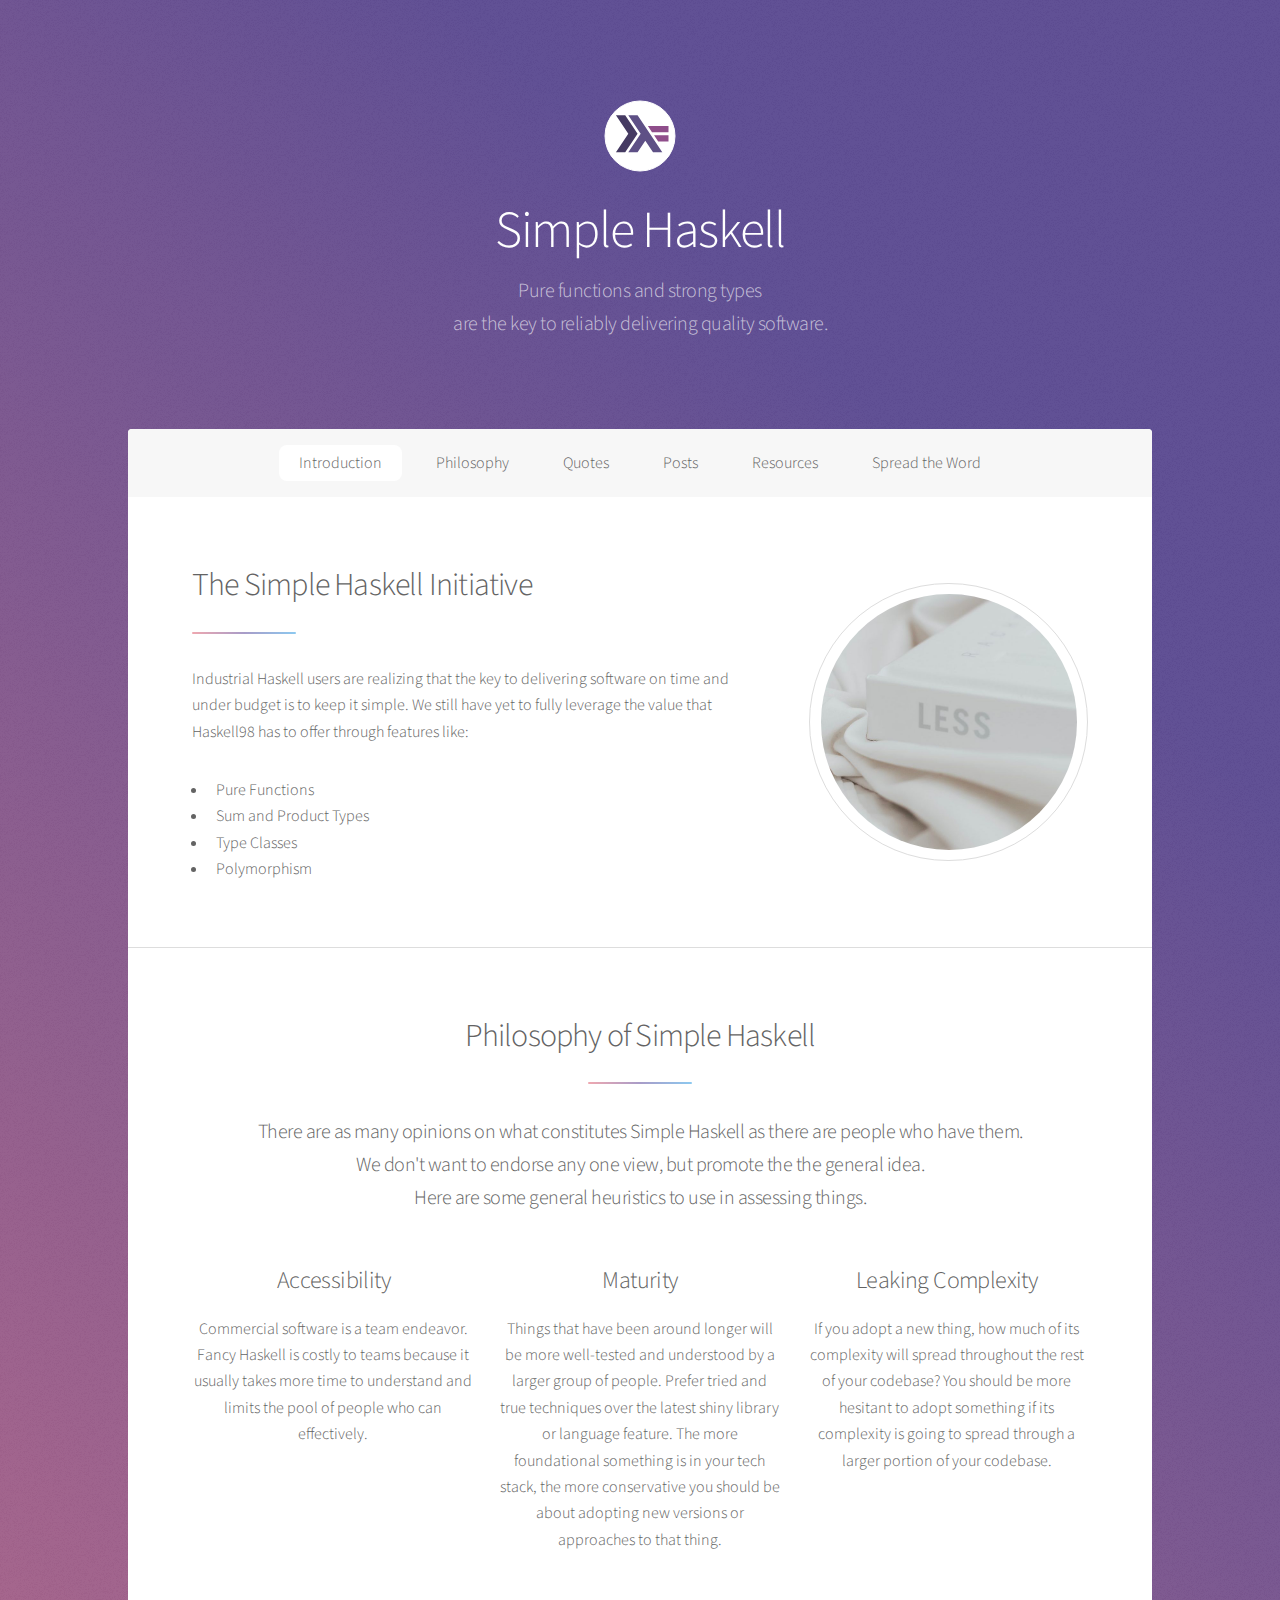
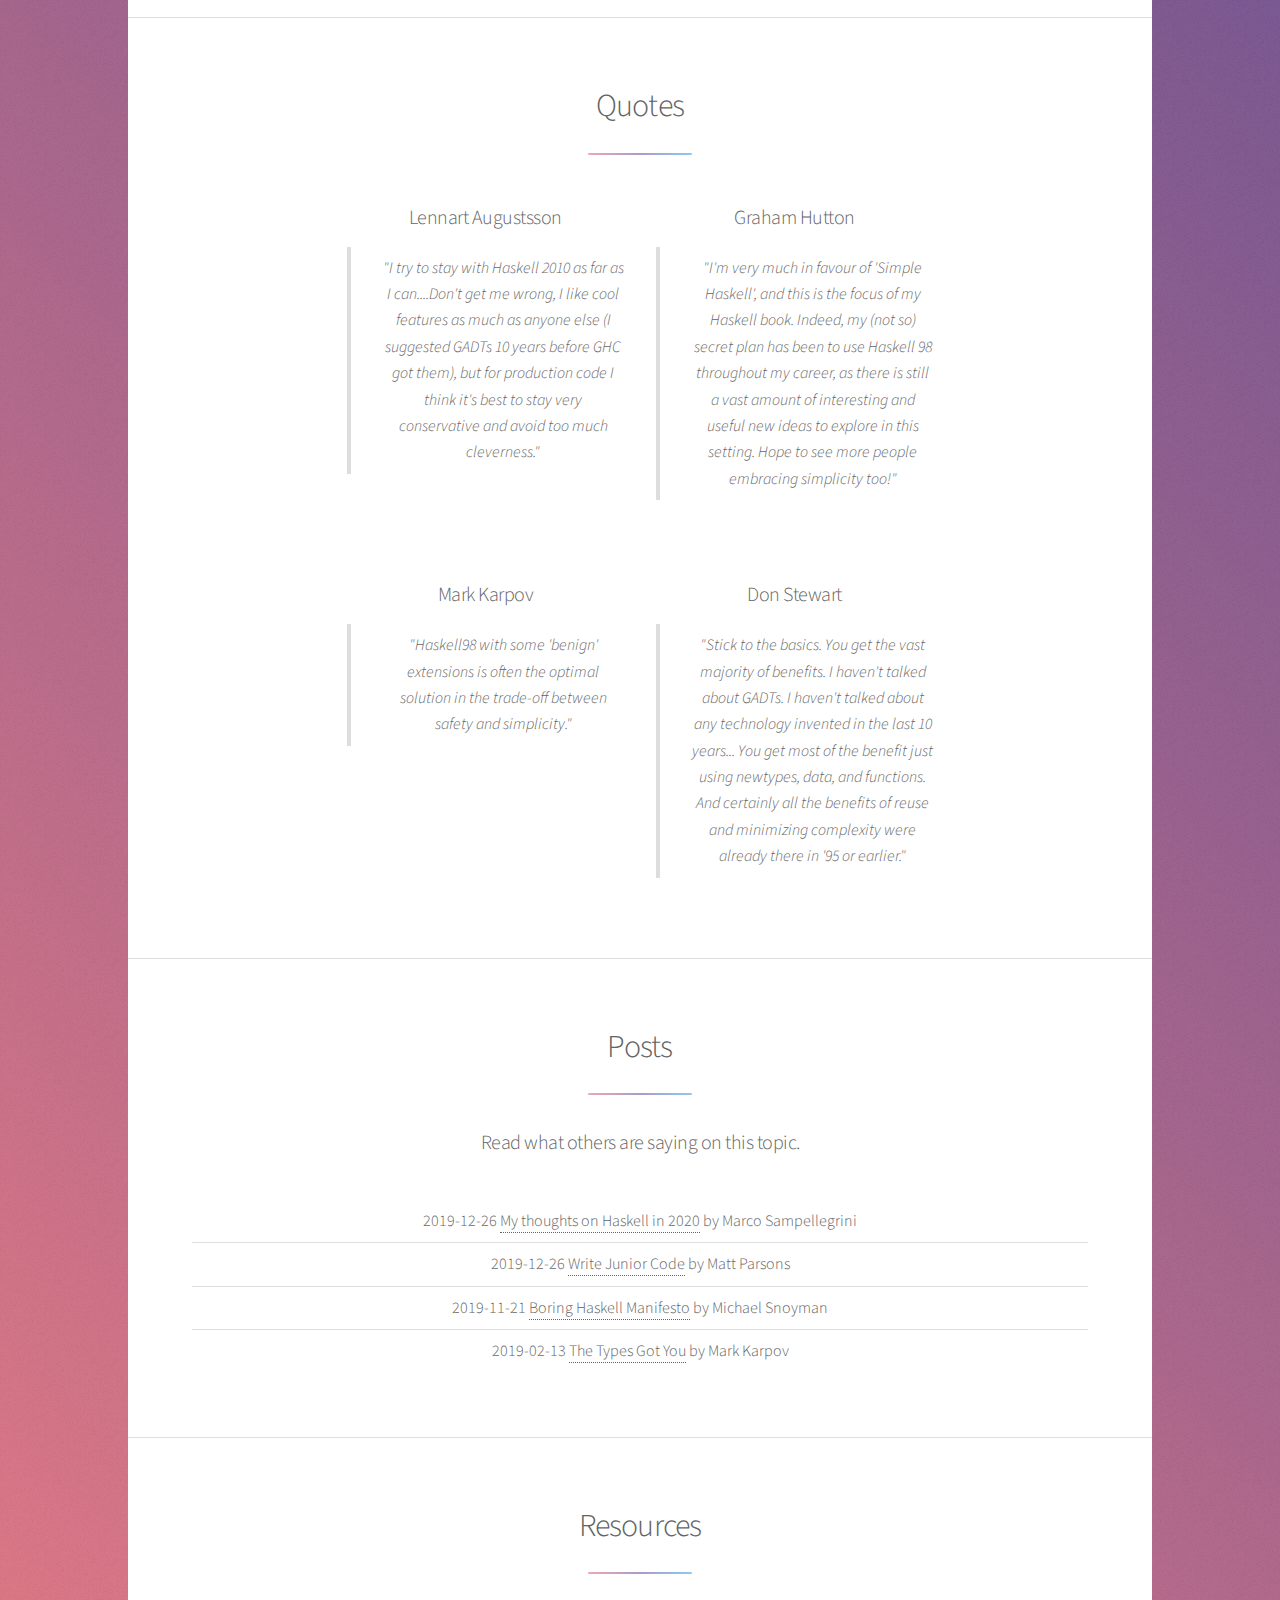
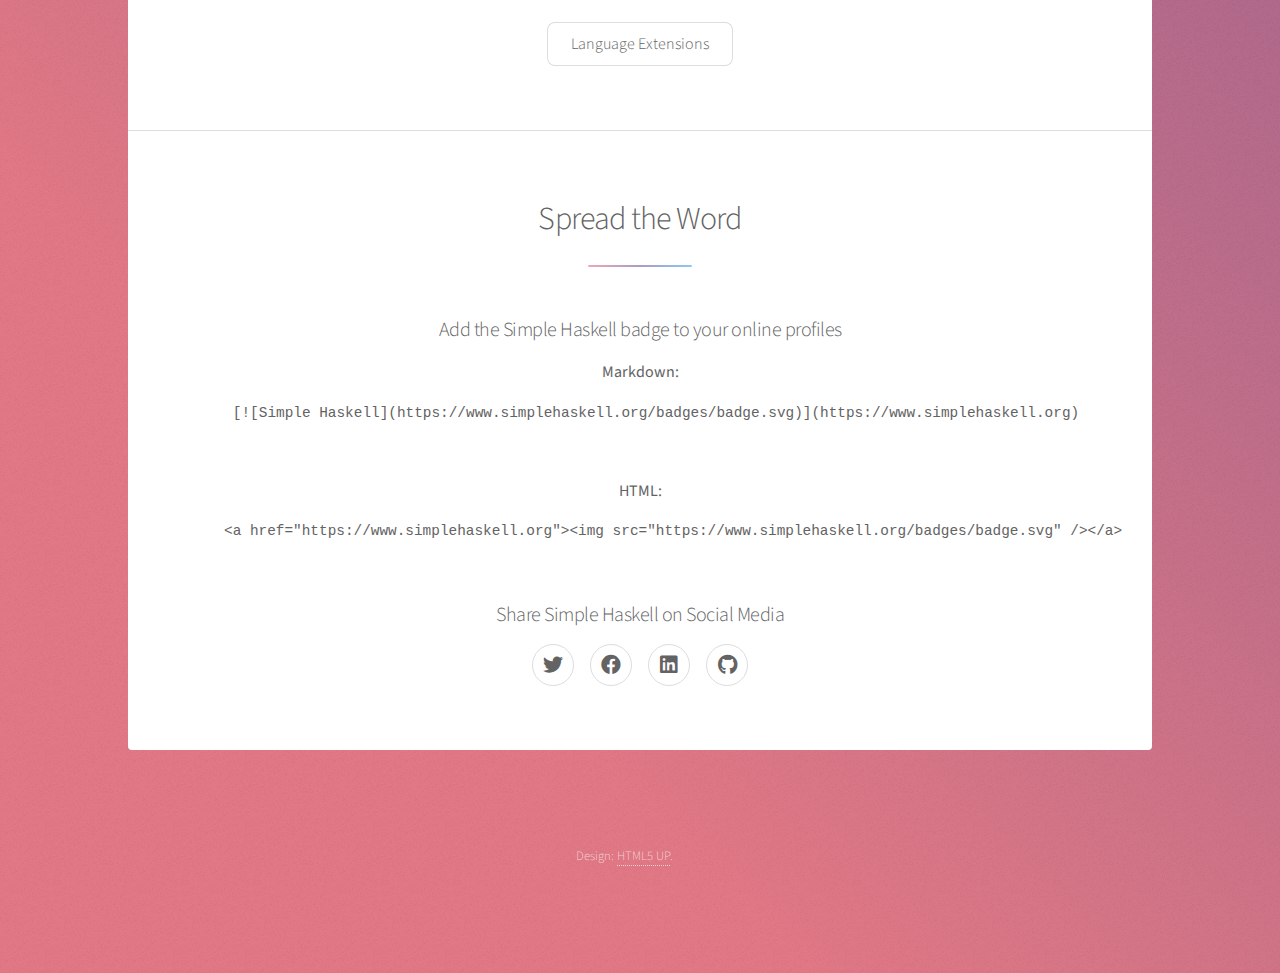
==== commit 4bcf723f: "Make badges route to https" ====
--- a/docs/index.html
+++ b/docs/index.html
@@ -207,14 +207,14 @@
                 <dt>Markdown:</dt>
                 <dd>
                 <pre>
-[![Simple Haskell](http://simplehaskell.org/badges/badge.svg)](http://simplehaskell.org)
+[![Simple Haskell](https://www.simplehaskell.org/badges/badge.svg)](https://www.simplehaskell.org)
                 </pre>
                 </dd>
 
                 <dt>HTML:</dt>
                 <dd>
                 <pre>
-&lt;a href="http://simplehaskell.org"&gt;&lt;img src="http://simplehaskell.org/badges/badge.svg" /&gt;&lt;/a&gt;
+&lt;a href="https://www.simplehaskell.org"&gt;&lt;img src="https://www.simplehaskell.org/badges/badge.svg" /&gt;&lt;/a&gt;
                 </pre>
                 </dd>
                 </dl>
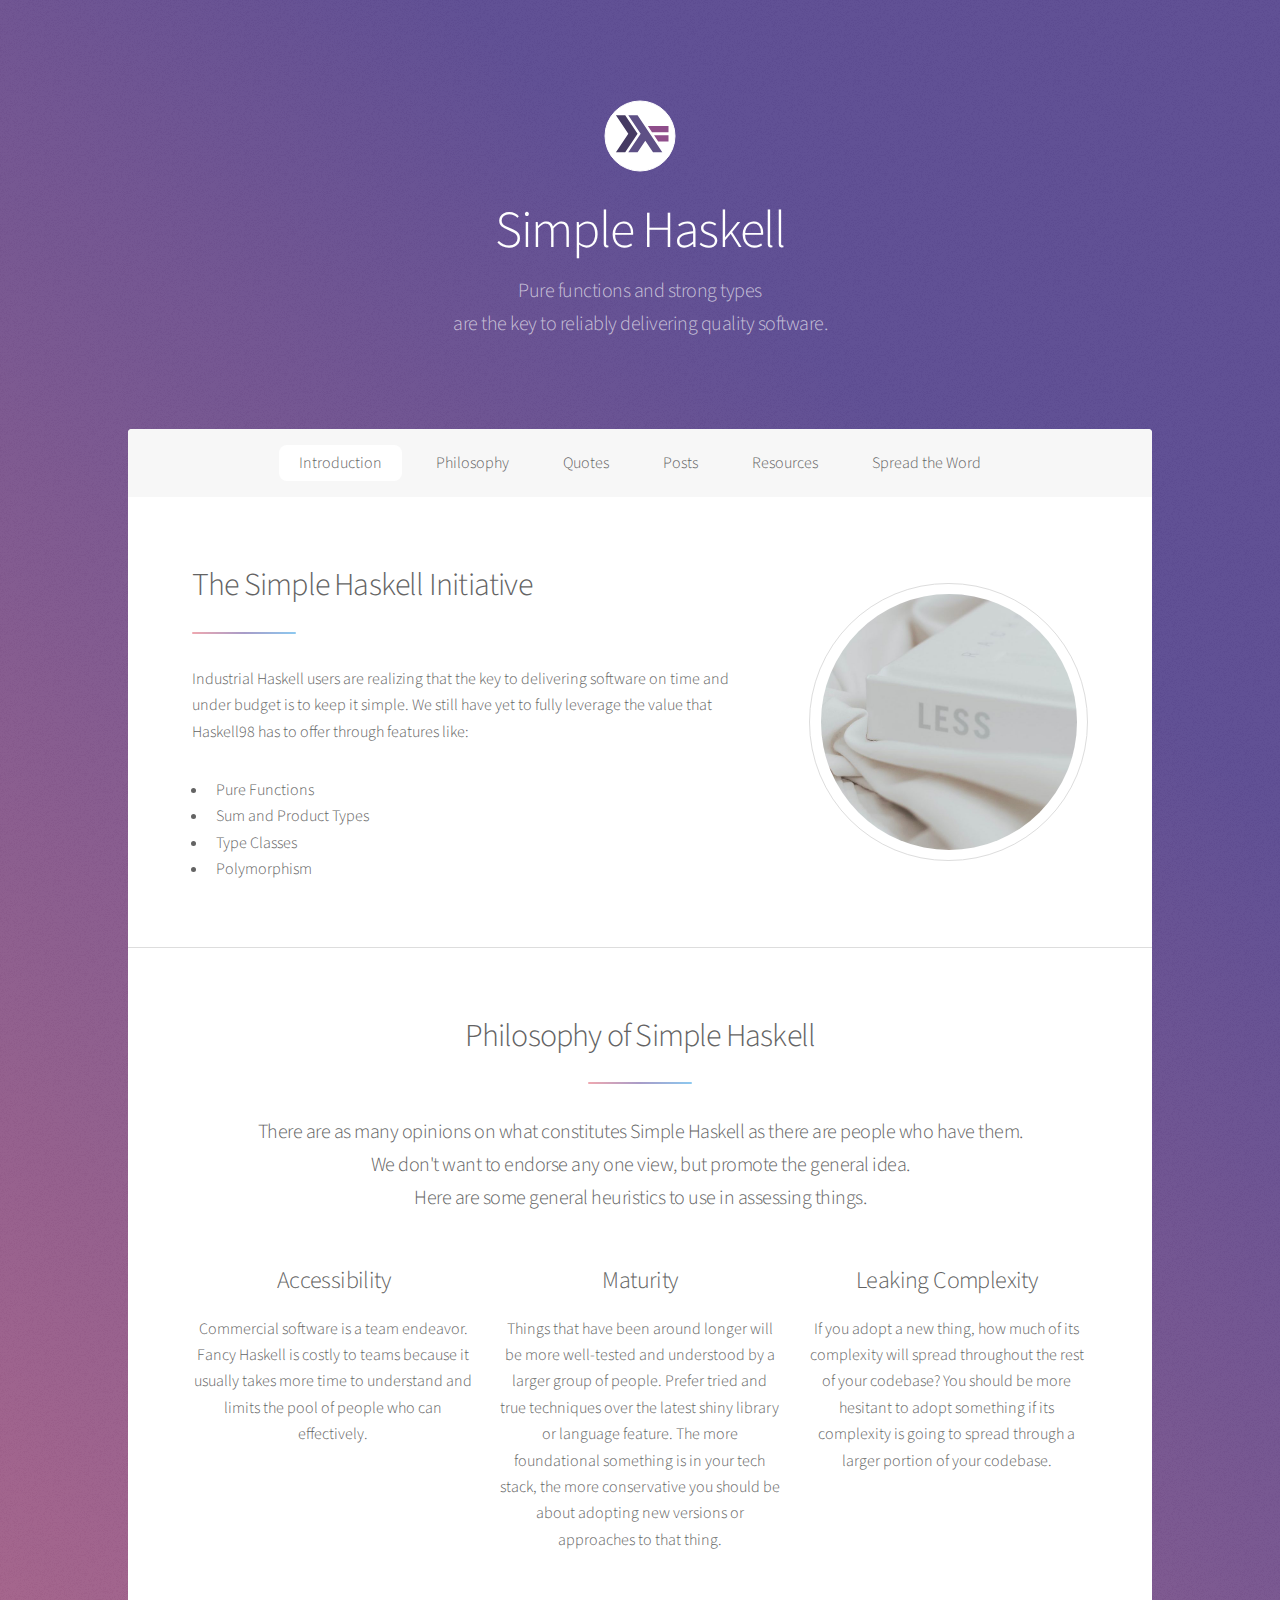
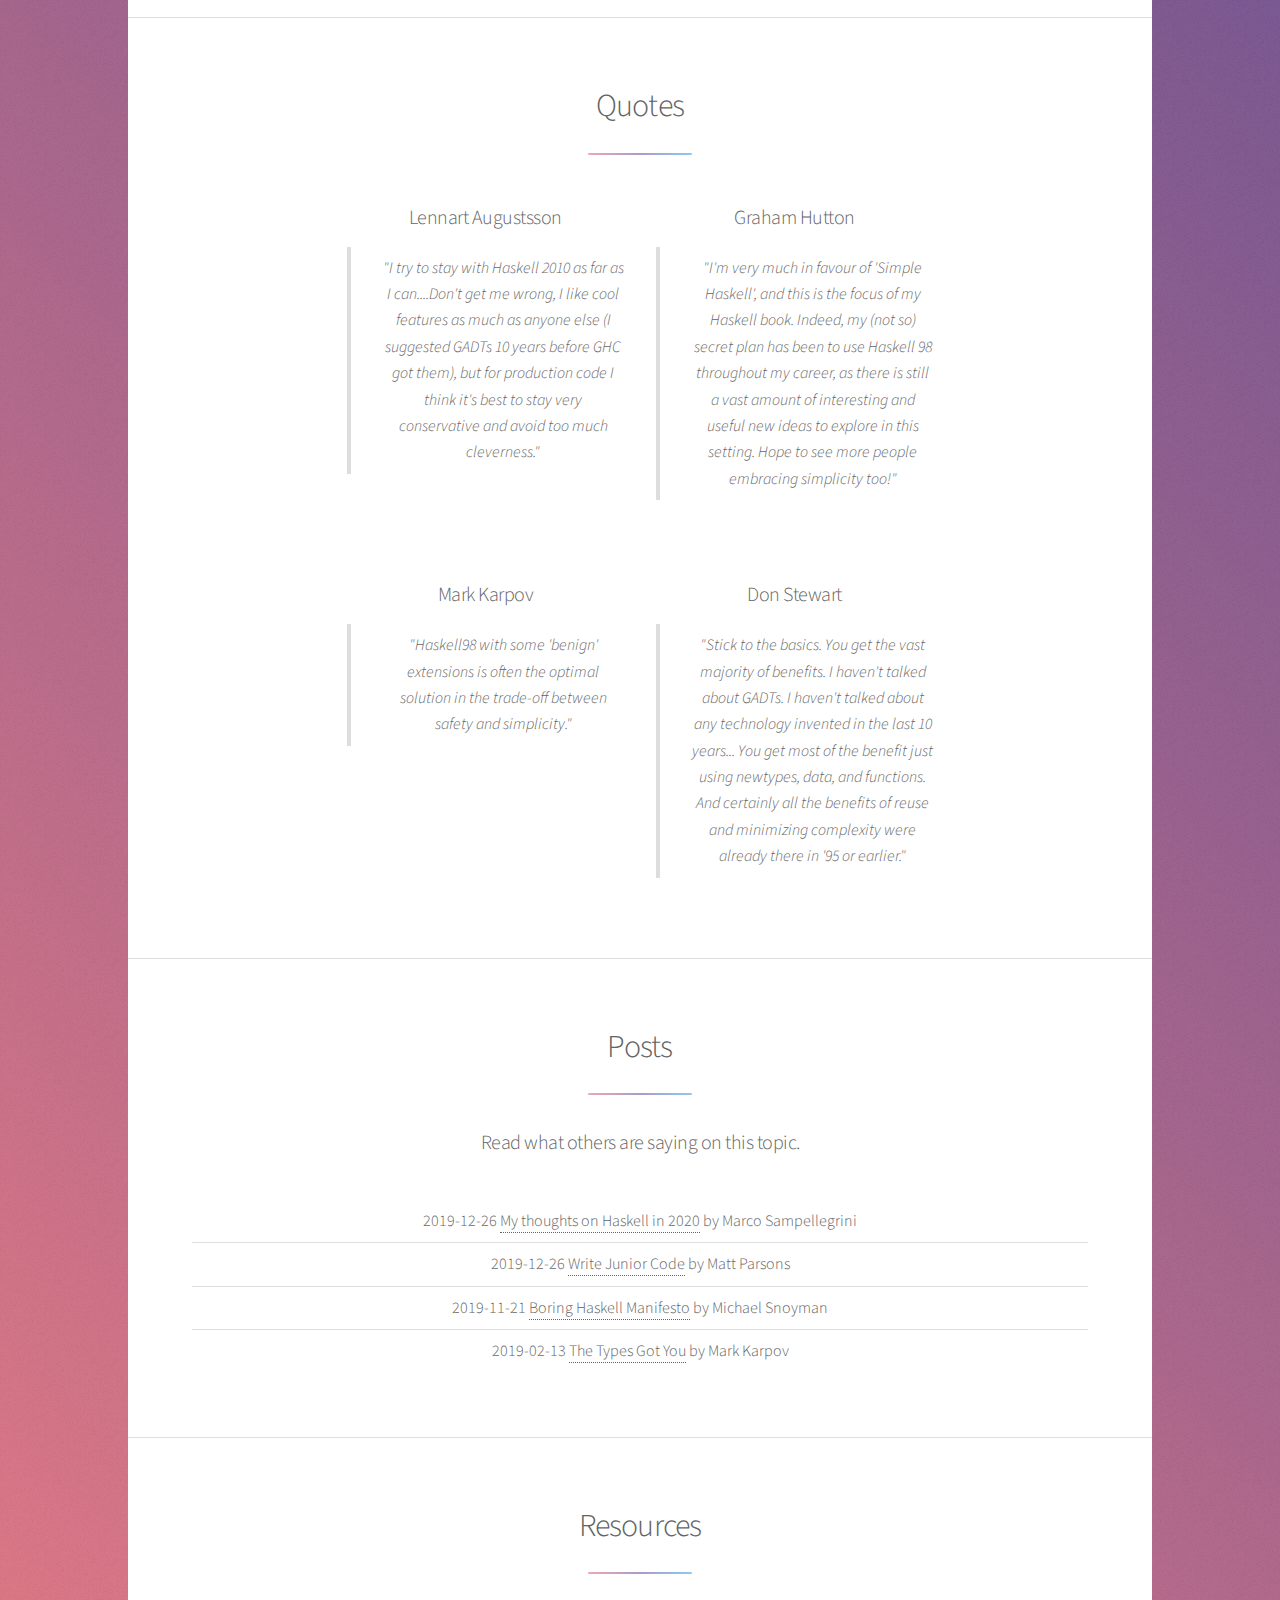
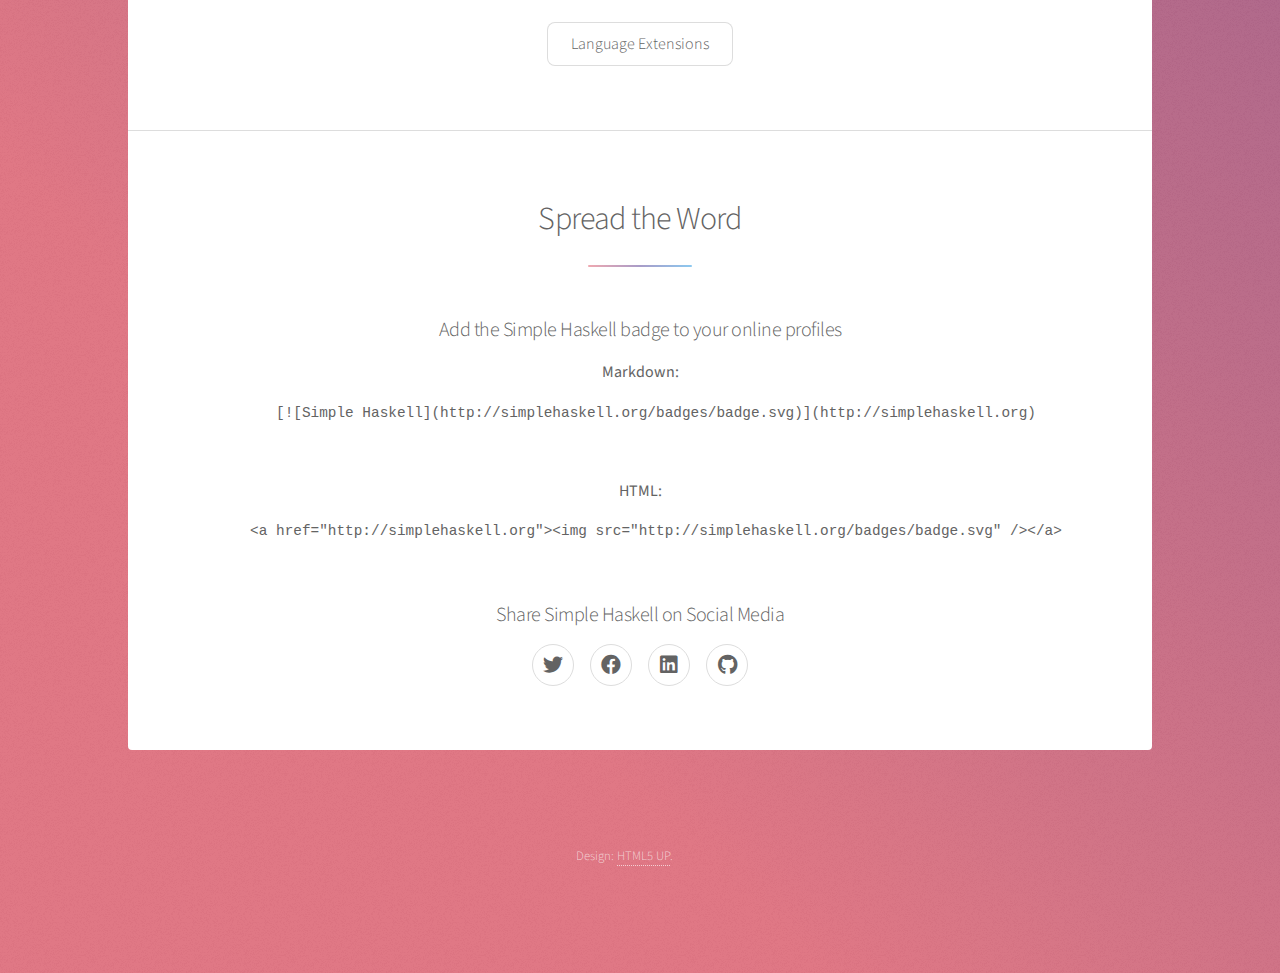
==== commit 72da1621: "Merge pull request #1 from torbjornvatn/patch-1" ====
--- a/docs/index.html
+++ b/docs/index.html
@@ -77,7 +77,7 @@
                 <header class="major">
                   <h2>Philosophy of Simple Haskell</h2>
                   <p>There are as many opinions on what constitutes Simple Haskell as there are people who have them.<br />
-                  We don't want to endorse any one view, but promote the the general idea.<br />
+                  We don't want to endorse any one view, but promote the general idea.<br />
                   Here are some general heuristics to use in assessing things.</p>
                 </header>
 
@@ -207,14 +207,14 @@
                 <dt>Markdown:</dt>
                 <dd>
                 <pre>
-[![Simple Haskell](https://www.simplehaskell.org/badges/badge.svg)](https://www.simplehaskell.org)
+[![Simple Haskell](http://simplehaskell.org/badges/badge.svg)](http://simplehaskell.org)
                 </pre>
                 </dd>
 
                 <dt>HTML:</dt>
                 <dd>
                 <pre>
-&lt;a href="https://www.simplehaskell.org"&gt;&lt;img src="https://www.simplehaskell.org/badges/badge.svg" /&gt;&lt;/a&gt;
+&lt;a href="http://simplehaskell.org"&gt;&lt;img src="http://simplehaskell.org/badges/badge.svg" /&gt;&lt;/a&gt;
                 </pre>
                 </dd>
                 </dl>
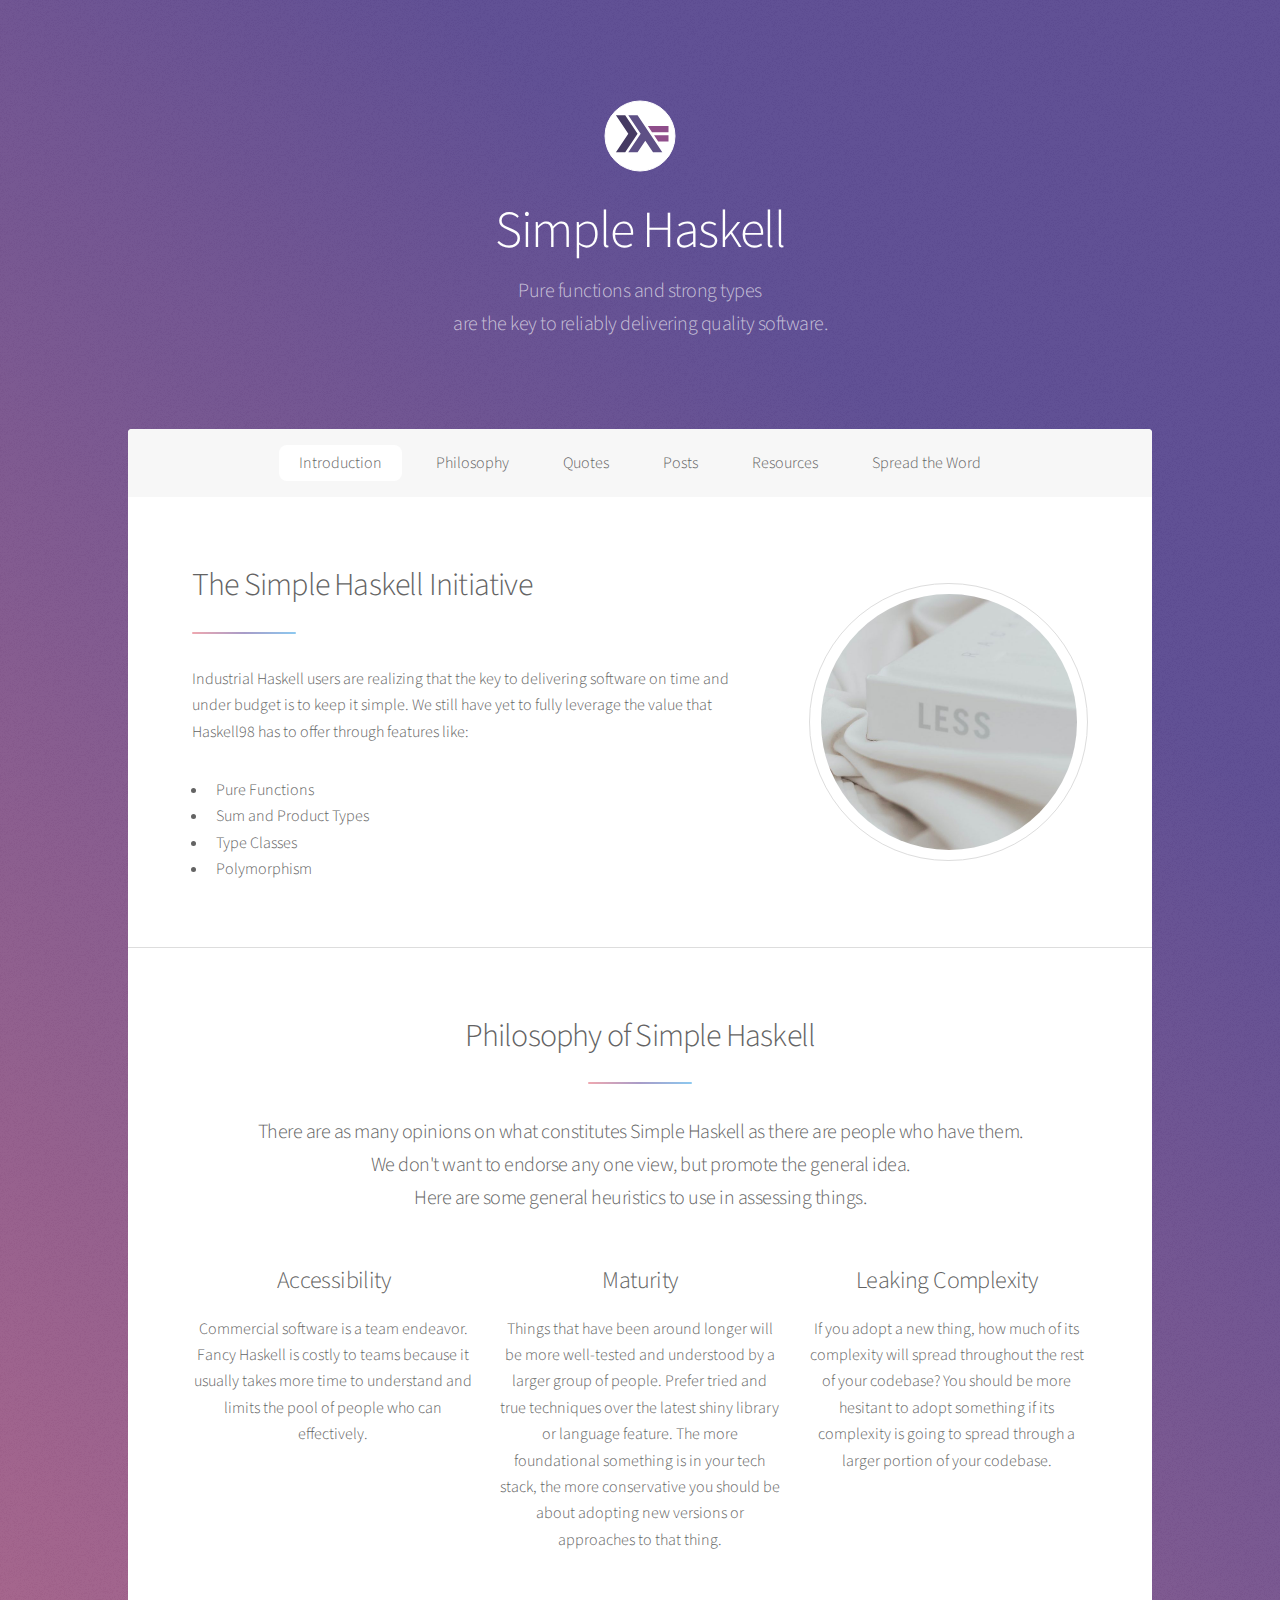
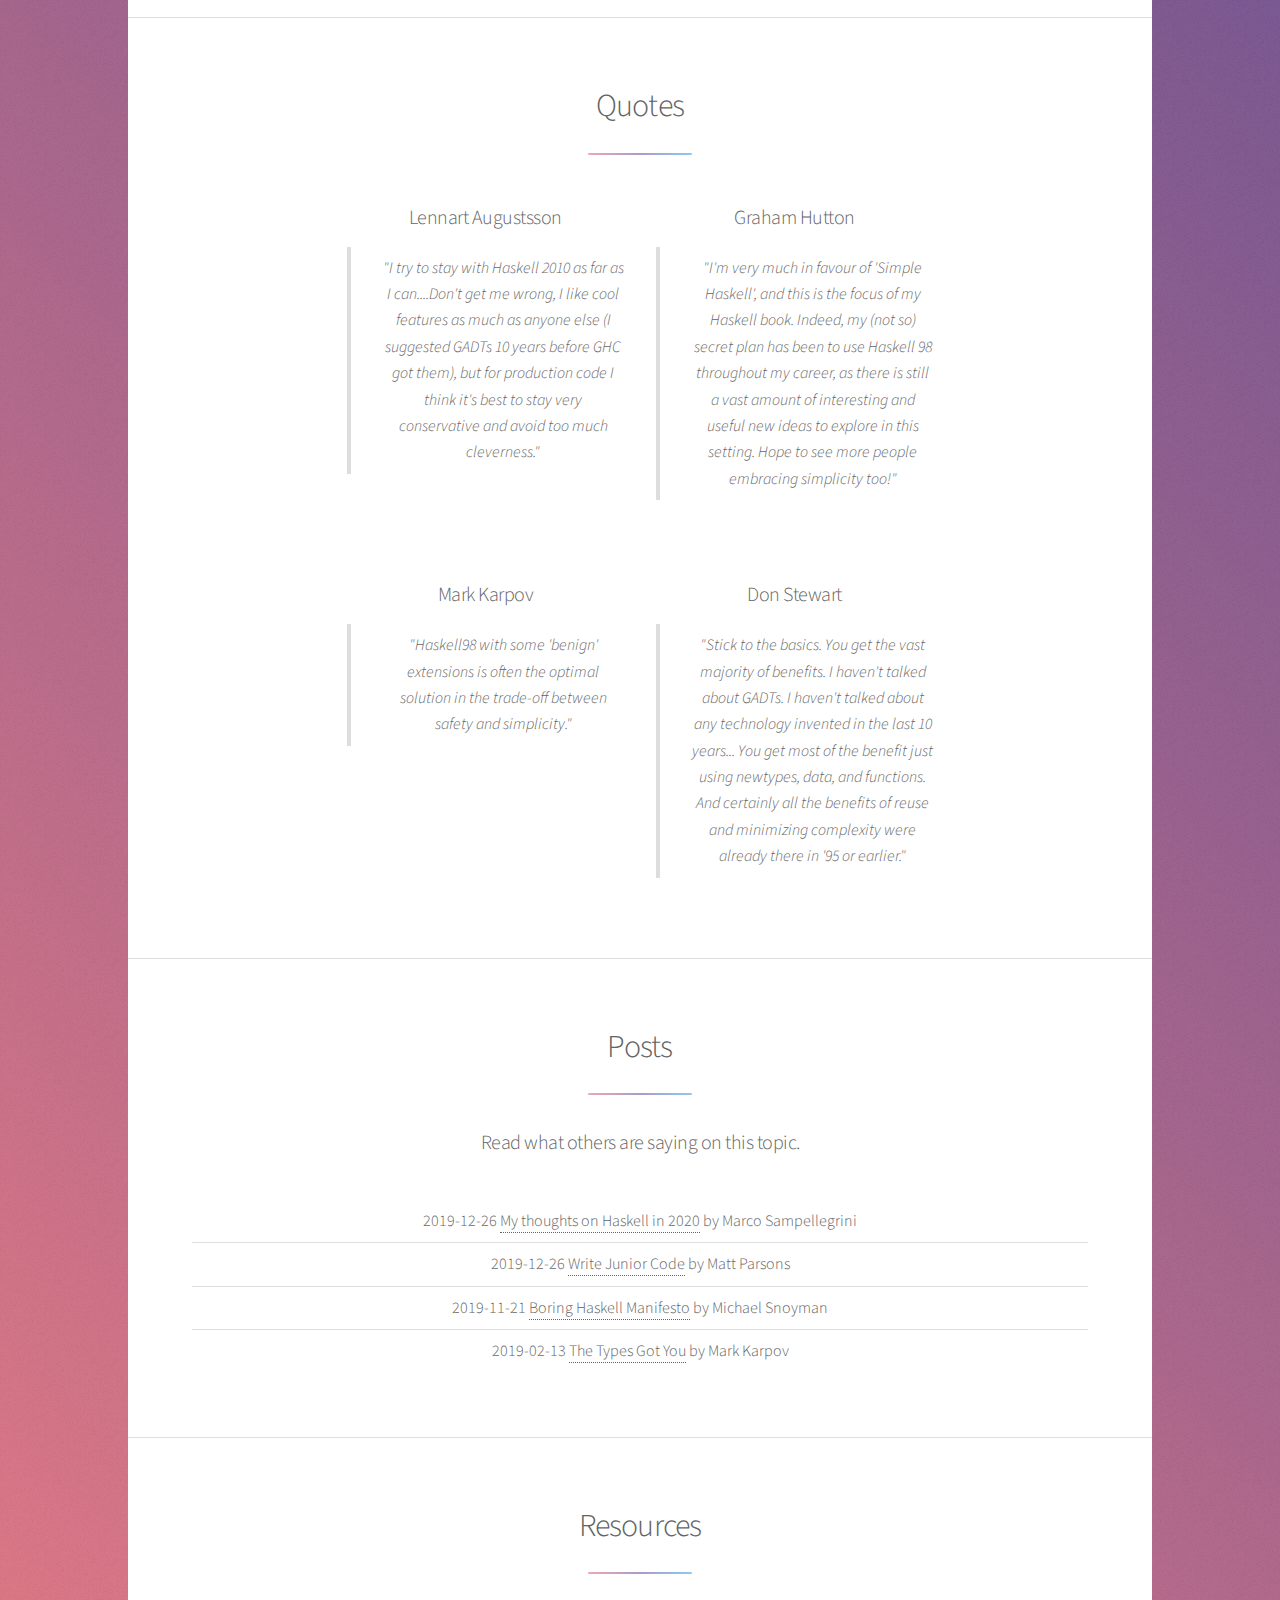
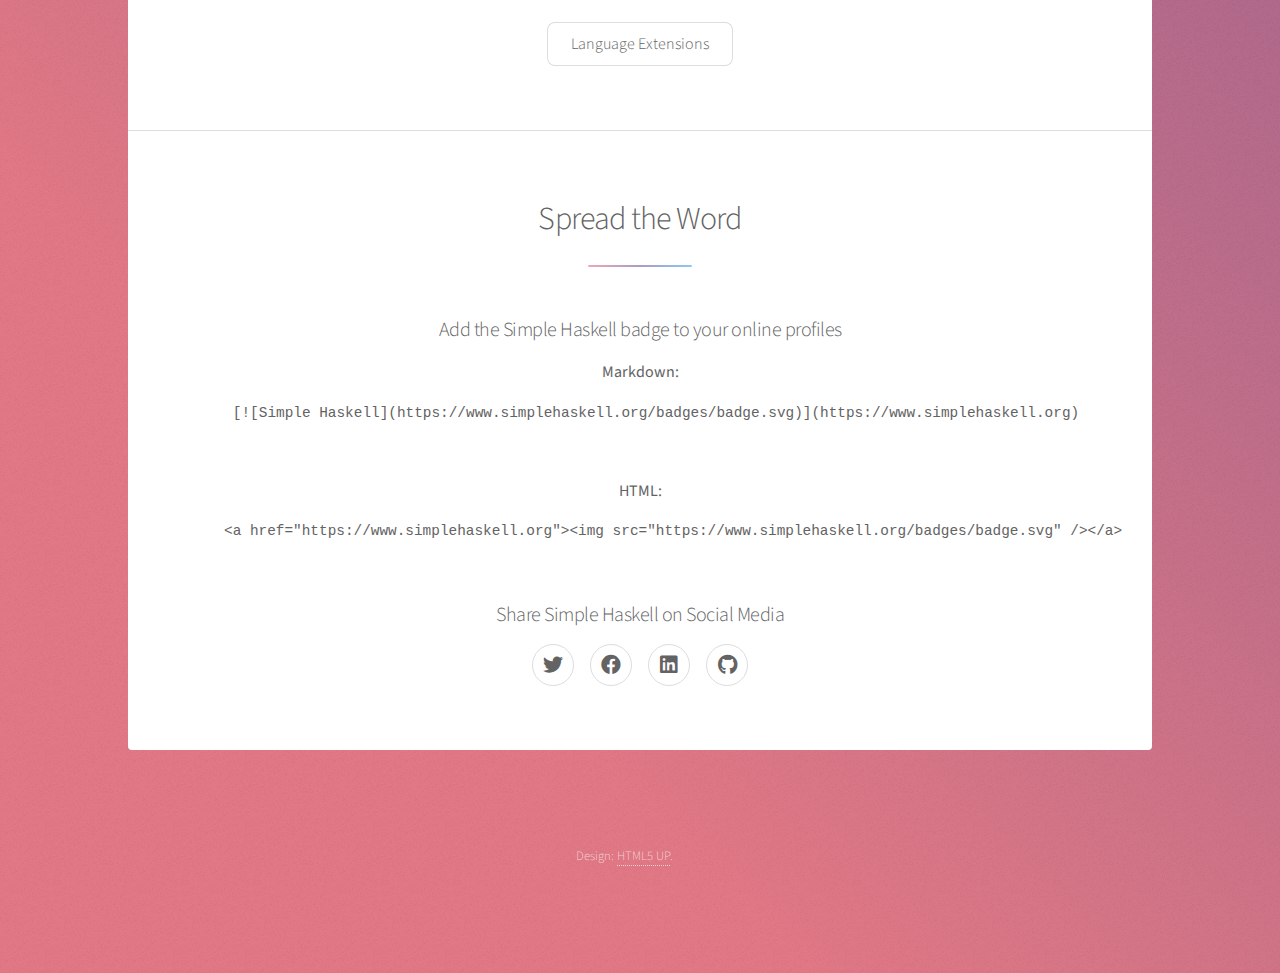
==== commit 354f1393: "Merge pull request #4 from akegalj/patch-1" ====
--- a/docs/index.html
+++ b/docs/index.html
@@ -207,14 +207,14 @@
                 <dt>Markdown:</dt>
                 <dd>
                 <pre>
-[![Simple Haskell](http://simplehaskell.org/badges/badge.svg)](http://simplehaskell.org)
+[![Simple Haskell](https://www.simplehaskell.org/badges/badge.svg)](https://www.simplehaskell.org)
                 </pre>
                 </dd>
 
                 <dt>HTML:</dt>
                 <dd>
                 <pre>
-&lt;a href="http://simplehaskell.org"&gt;&lt;img src="http://simplehaskell.org/badges/badge.svg" /&gt;&lt;/a&gt;
+&lt;a href="https://www.simplehaskell.org"&gt;&lt;img src="https://www.simplehaskell.org/badges/badge.svg" /&gt;&lt;/a&gt;
                 </pre>
                 </dd>
                 </dl>
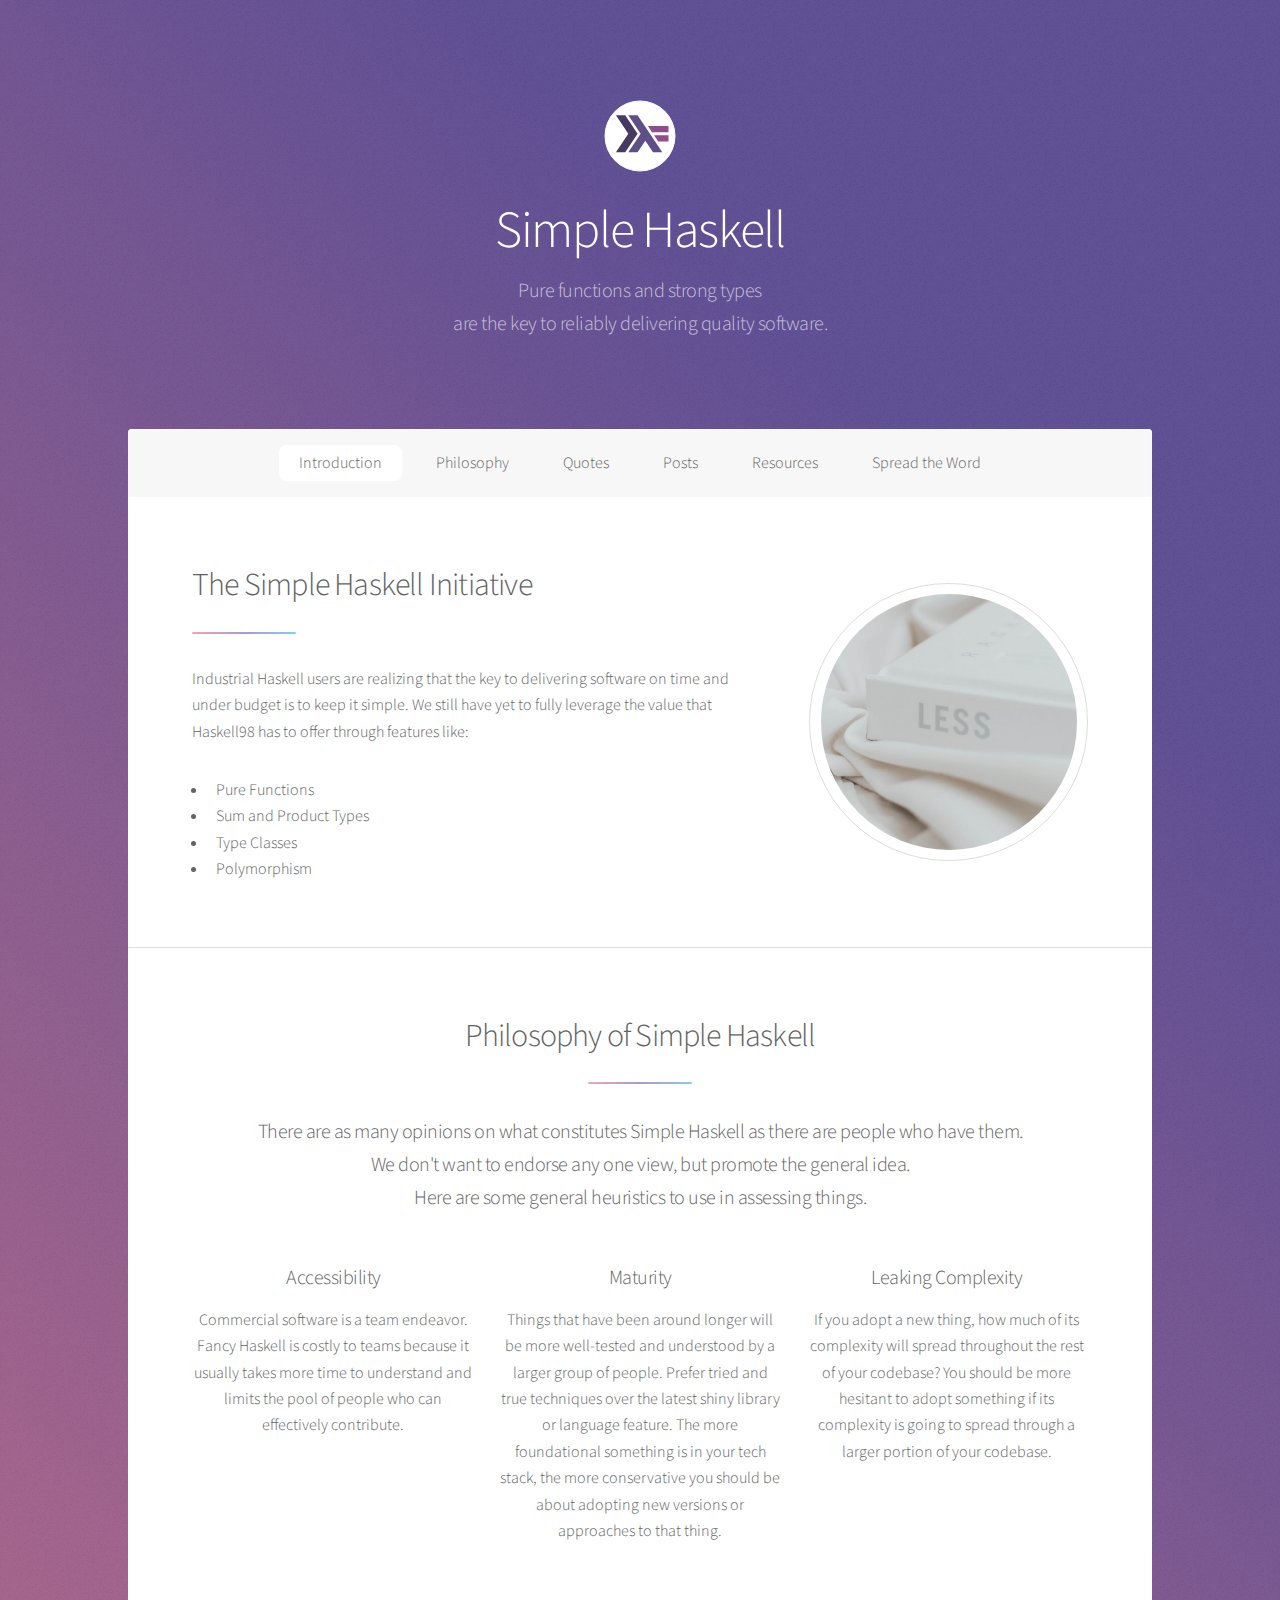
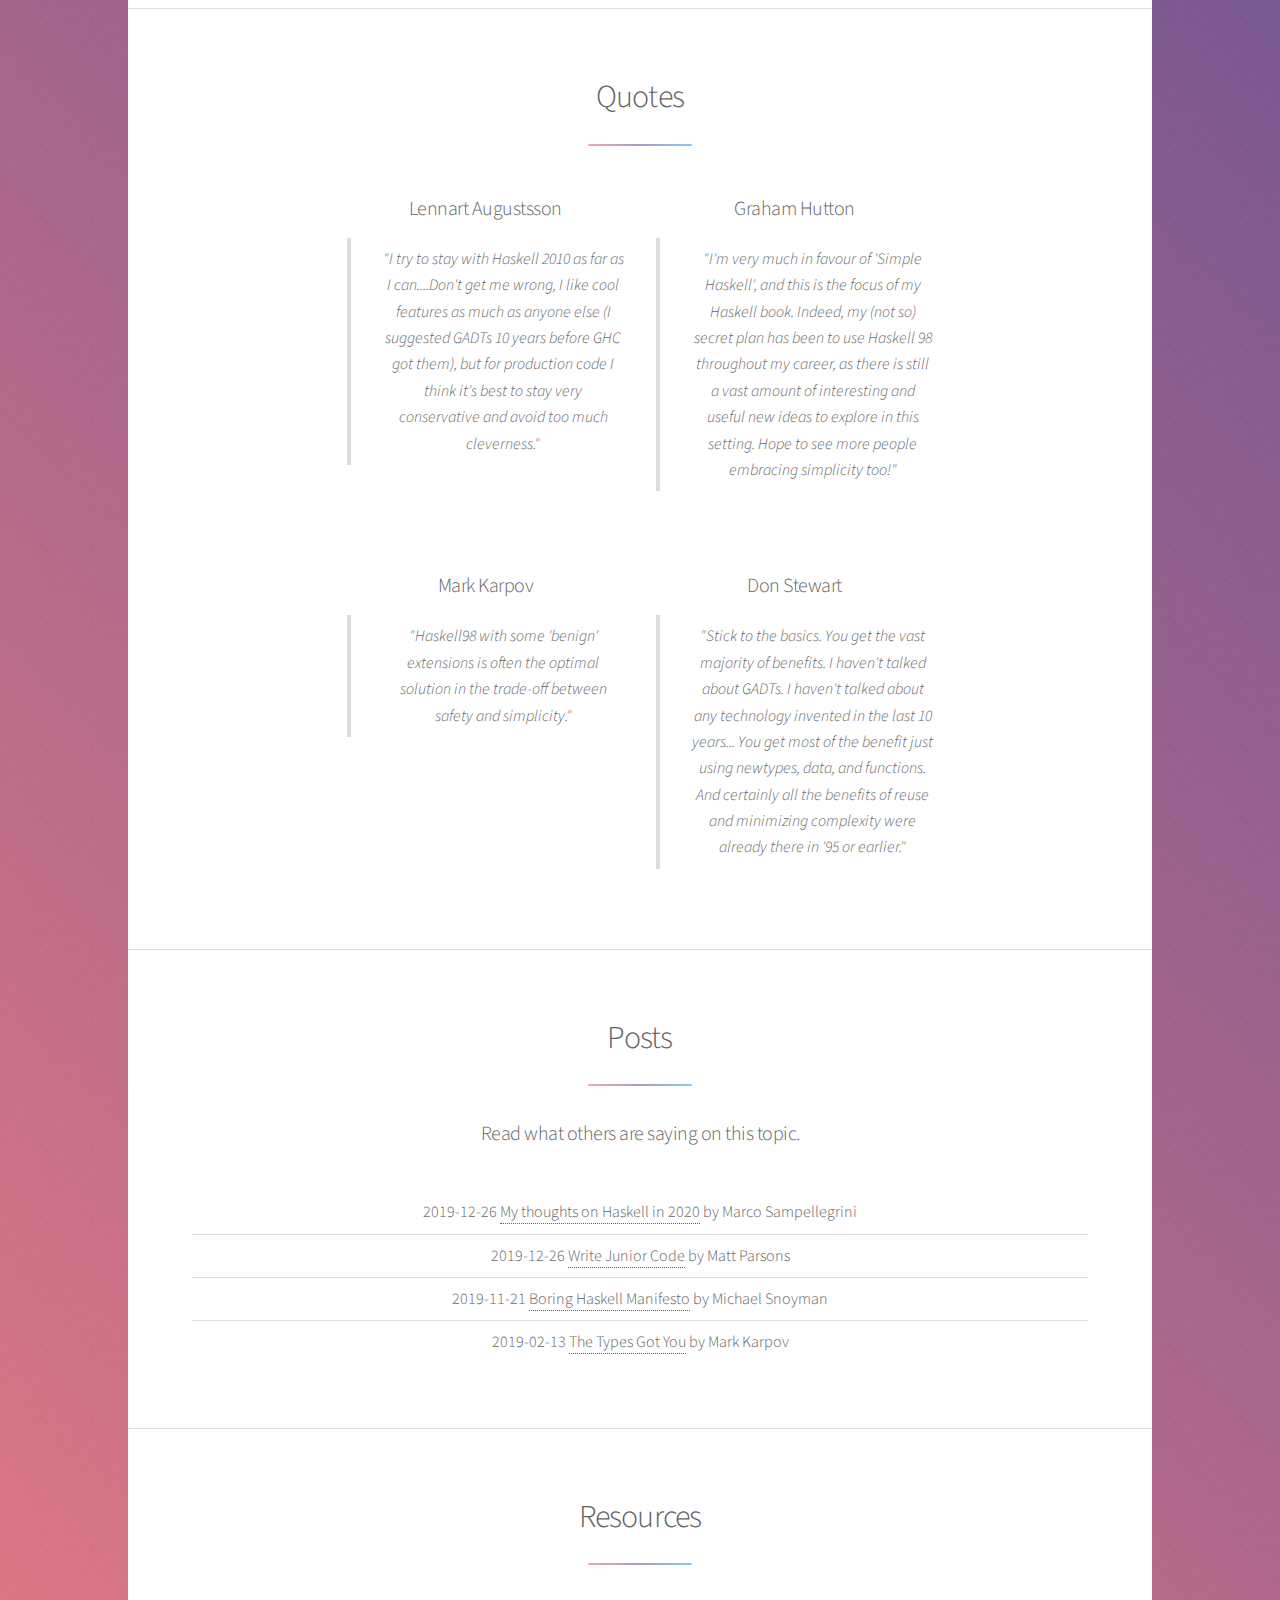
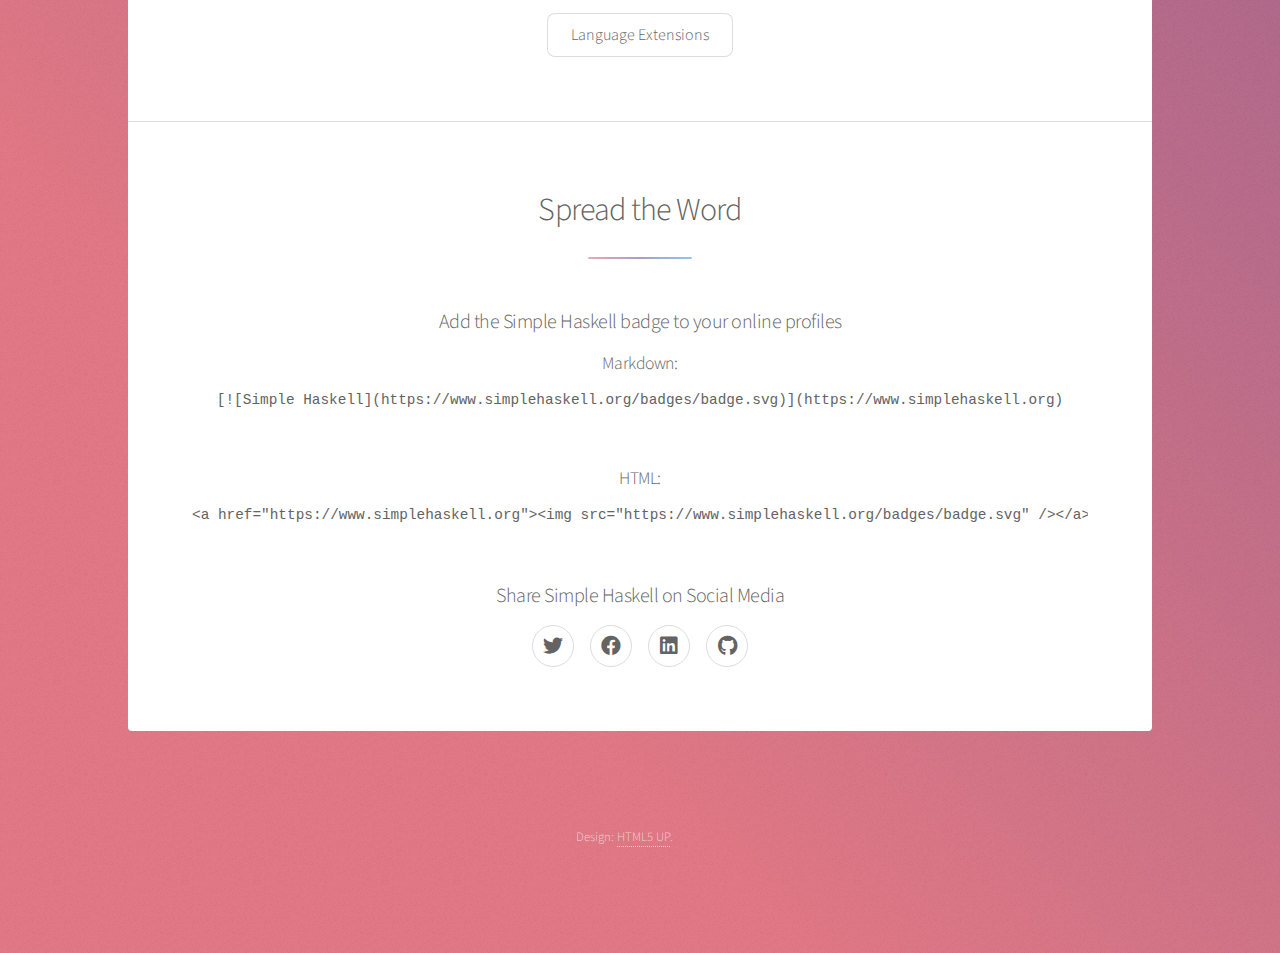
==== commit 53c2cf1b: "Clean up for mobile" ====
--- a/docs/index.html
+++ b/docs/index.html
@@ -20,6 +20,7 @@
     <meta charset="utf-8" />
     <meta name="viewport" content="width=device-width, initial-scale=1, user-scalable=no" />
     <link rel="stylesheet" href="assets/css/main.css" />
+    <link rel="stylesheet" href="assets/css/custom.css" />
     <noscript><link rel="stylesheet" href="assets/css/noscript.css" /></noscript>
   </head>
   <body class="is-preload">
@@ -61,7 +62,7 @@
                     delivering software on time and under budget is to keep it
                     simple.  We still have yet to fully leverage the value
                     that Haskell98 has to offer through features like:</p>
-                    <ul>
+                    <ul class="lang-features">
                       <li>Pure Functions</li>
                       <li>Sum and Product Types</li>
                       <li>Type Classes</li>
@@ -81,16 +82,16 @@
                   Here are some general heuristics to use in assessing things.</p>
                 </header>
 
-                <div class="row">
-                  <div class="col-4 col-8-medium">
-                    <h2>Accessibility</h2>
+                <div class="row philosophy">
+                  <div class="philosophy__item">
+                    <h3>Accessibility</h3>
                     <p>Commercial software is a team endeavor. Fancy Haskell
                     is costly to teams because it usually takes more time to
                     understand and limits the pool of people who can
-                    effectively.</p>
-                  </div>
-                  <div class="col-4 col-8-medium">
-                    <h2>Maturity</h2>
+                    effectively contribute.</p>
+                  </div>
+                  <div class="philosophy__item">
+                    <h3>Maturity</h3>
                     <p>Things that have been around longer will be more
                     well-tested and understood by a larger group of people.
                     Prefer tried and true techniques over the latest shiny
@@ -99,8 +100,8 @@
                     should be about adopting new versions or approaches to
                     that thing.</p>
                   </div>
-                  <div class="col-4 col-8-medium">
-                    <h2>Leaking Complexity</h2>
+                  <div class="philosophy__item">
+                    <h3>Leaking Complexity</h3>
                     <p>If you adopt a new thing, how much of its complexity
                     will spread throughout the rest of your codebase?  You
                     should be more hesitant to adopt something if its
@@ -203,24 +204,18 @@
 
                 <h3>Add the Simple Haskell badge to your online profiles</h3>
 
-                <dl>
-                <dt>Markdown:</dt>
-                <dd>
-                <pre>
+                <h4>Markdown:</h4>
+                <pre style="overflow-x: scroll;">
 [![Simple Haskell](https://www.simplehaskell.org/badges/badge.svg)](https://www.simplehaskell.org)
                 </pre>
-                </dd>
-
-                <dt>HTML:</dt>
-                <dd>
-                <pre>
+
+                <h4>HTML:</h4>
+                <pre style="overflow-x: scroll;">
 &lt;a href="https://www.simplehaskell.org"&gt;&lt;img src="https://www.simplehaskell.org/badges/badge.svg" /&gt;&lt;/a&gt;
                 </pre>
-                </dd>
-                </dl>
 
                 <h3>Share Simple Haskell on Social Media</h3>
-                <ul class="actions special">
+                <ul class="fixed actions special">
                   <li><a href="https://twitter.com/intent/tweet?text=http%3A//simplehaskell.org" class="icon brands fa-twitter alt"><span class="label">Twitter</span></a></li>
                   <li><a href="https://www.facebook.com/sharer/sharer.php?u=http%3A//simplehaskell.org" class="icon brands fa-facebook alt"><span class="label">Facebook</span></a></li>
                   <li><a href="https://www.linkedin.com/shareArticle?mini=true&url=http%3A//simplehaskell.org&title=Deliver%20software%20on%20time%20and%20under%20budget%20with%20Simple%20Haskell&summary=&source=" class="icon brands fa-linkedin alt"><span class="label">LinkedIn</span></a></li>
--- a/docs/assets/css/custom.css
+++ b/docs/assets/css/custom.css
@@ -0,0 +1,26 @@
+.philosophy {
+  display: flex;
+  flex-direction: row;
+}
+
+@media screen and (max-width: 980px) {
+  ul.lang-features {
+    list-style: none;
+    padding-left: 0;
+  }
+
+  ul.lang-features li{
+    padding-left: 0;
+  }
+}
+
+@media screen and (max-width: 736px) {
+  .philosophy {
+    flex-direction: column;
+  }
+}
+
+.philosophy .philosophy__item {
+  flex-basis: 0;
+  flex-grow: 1;
+}
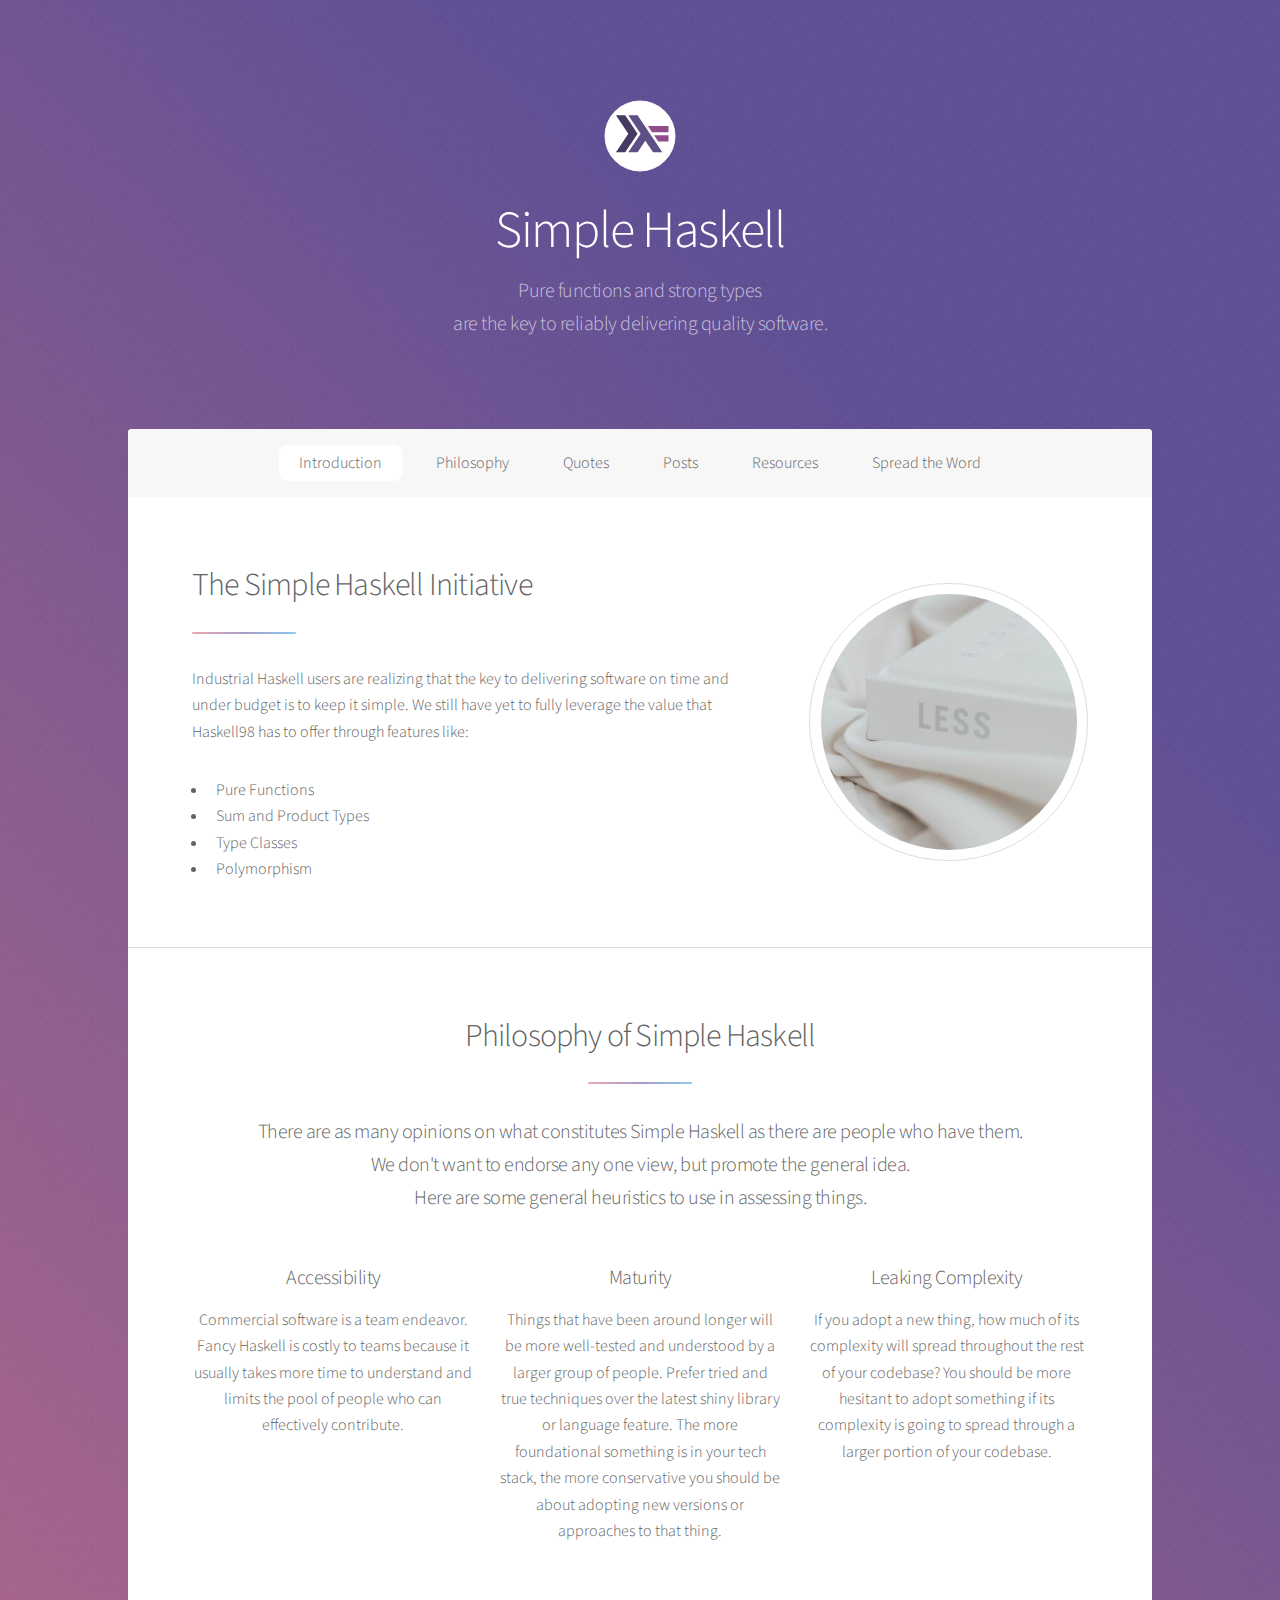
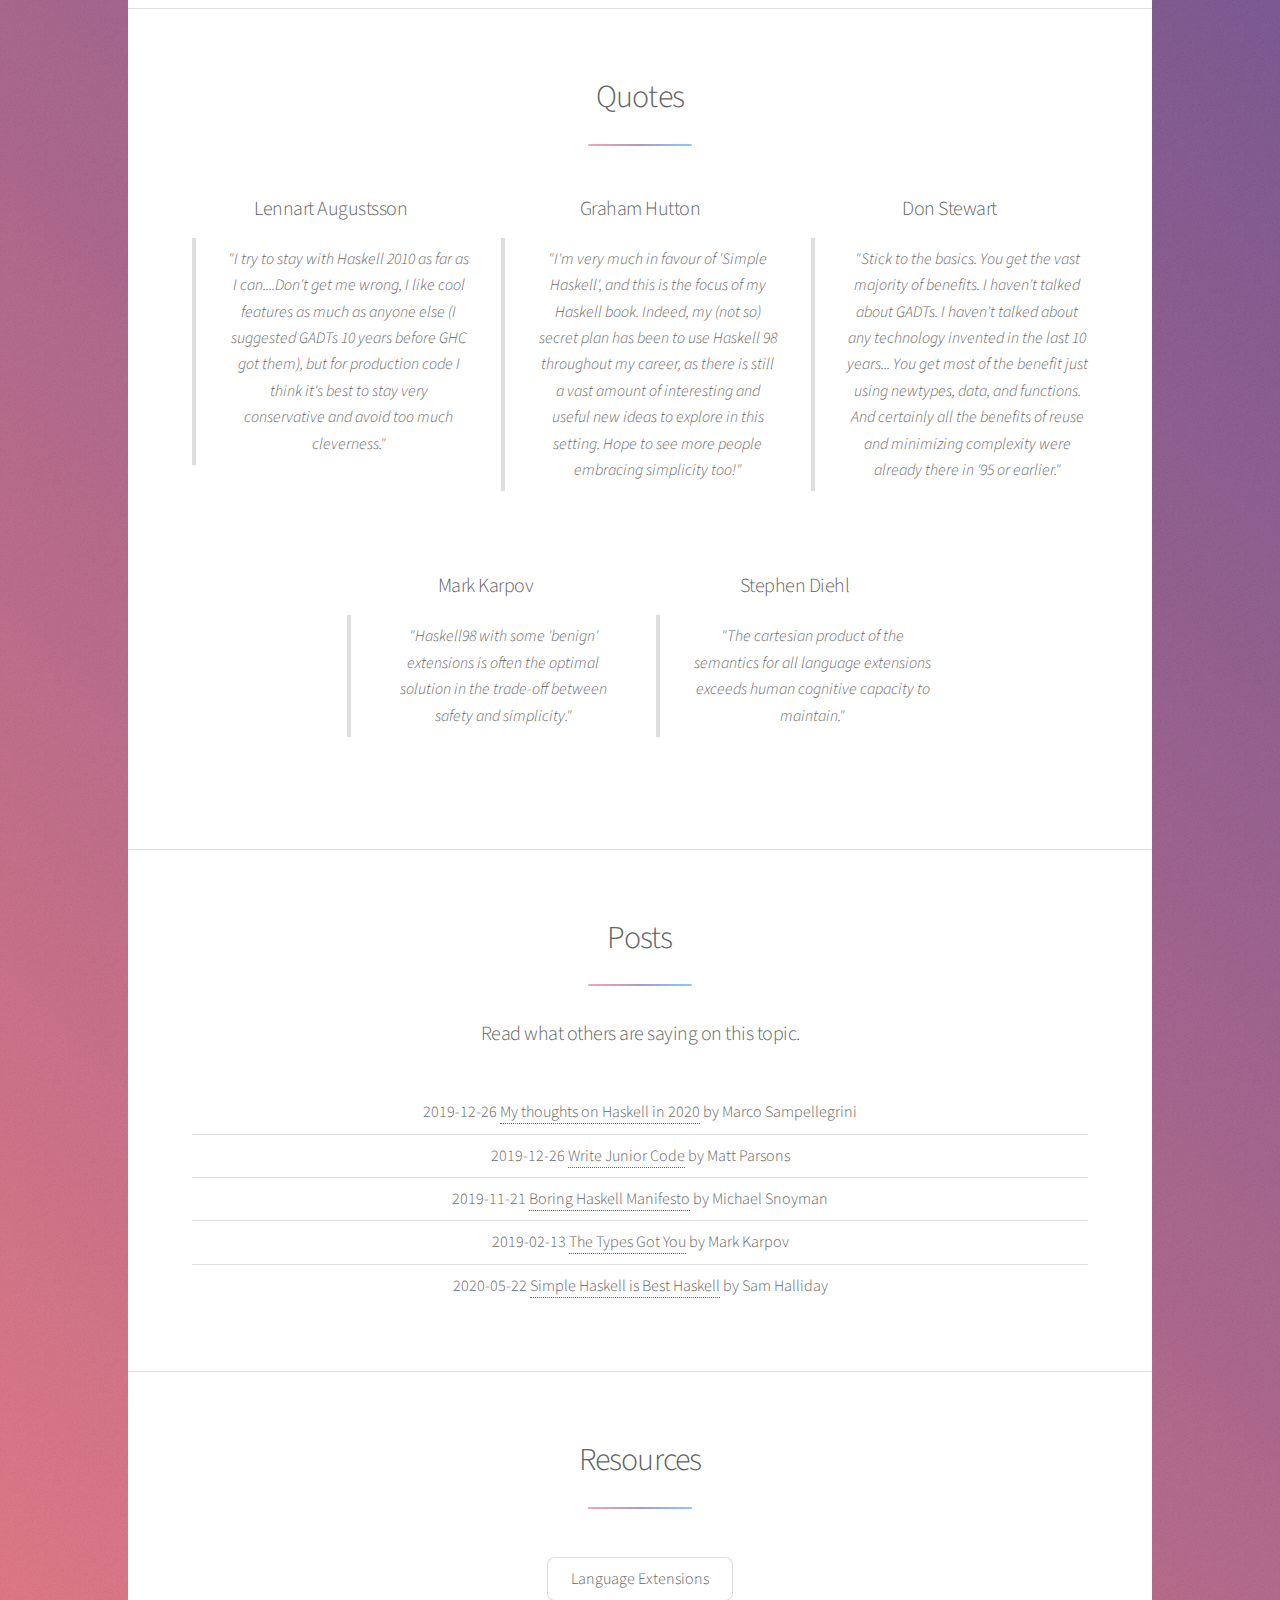
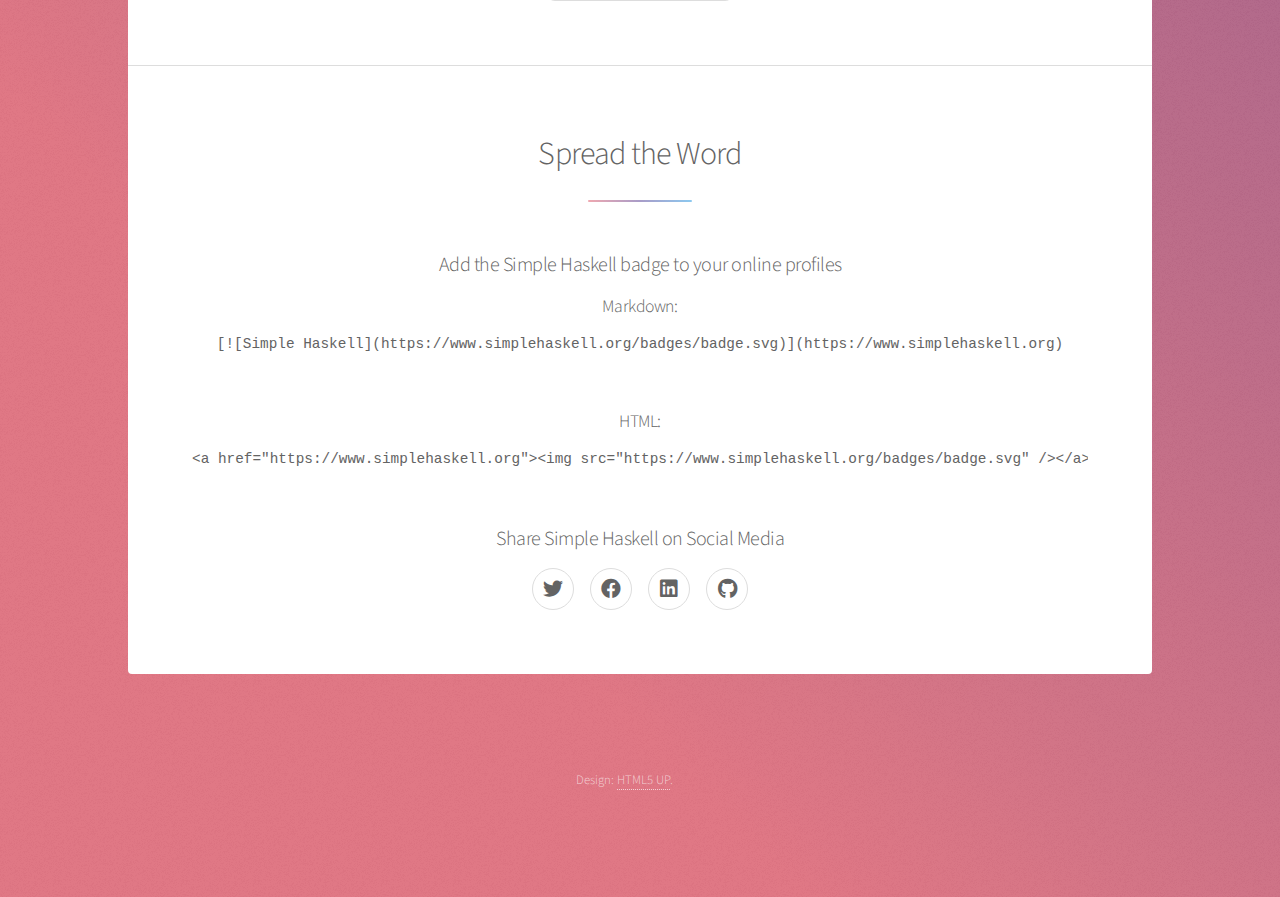
==== commit f18101c2: "New mentions" ====
--- a/docs/index.html
+++ b/docs/index.html
@@ -141,6 +141,11 @@
                     useful new ideas to explore in this setting. Hope to see
                     more people embracing simplicity too!"</blockquote></a>
                   </li>
+                  <li>
+                    <!--<span class="icon major style5 fa-gem"></span>-->
+                    <h3>Don Stewart</h3>
+                    <blockquote>"Stick to the basics. You get the vast majority of benefits. I haven't talked about GADTs. I haven't talked about any technology invented in the last 10 years... You get most of the benefit just using newtypes, data, and functions. And certainly all the benefits of reuse and minimizing complexity were already there in '95 or earlier."</blockquote>
+                  </li>
                 </ul>
                 <ul class="features">
                   <li>
@@ -154,8 +159,12 @@
                   </li>
                   <li>
                     <!--<span class="icon major style5 fa-gem"></span>-->
-                    <h3>Don Stewart</h3>
-                    <blockquote>"Stick to the basics. You get the vast majority of benefits. I haven't talked about GADTs. I haven't talked about any technology invented in the last 10 years... You get most of the benefit just using newtypes, data, and functions. And certainly all the benefits of reuse and minimizing complexity were already there in '95 or earlier."</blockquote>
+                    <h3>Stephen Diehl</h3>
+                    <a target="_blank"
+                    href="http://dev.stephendiehl.com/new_decade.pdf">
+                    <blockquote>"The cartesian product of the semantics for
+                    all language extensions exceeds human
+                    cognitive capacity to maintain."</blockquote></a>
                   </li>
                 </ul>
               </section>
@@ -178,6 +187,9 @@
                   </li>
                   <li>
                     2019-02-13 <a href="https://www.tweag.io/posts/2019-02-13-types-got-you.html">The Types Got You</a> by Mark Karpov
+                  </li>
+                  <li>
+                    2020-05-22 <a href="https://medium.com/@fommil/simple-haskell-is-best-haskell-6a1ea59c73b">Simple Haskell is Best Haskell</a> by Sam Halliday
                   </li>
                 </ul>
               </section>
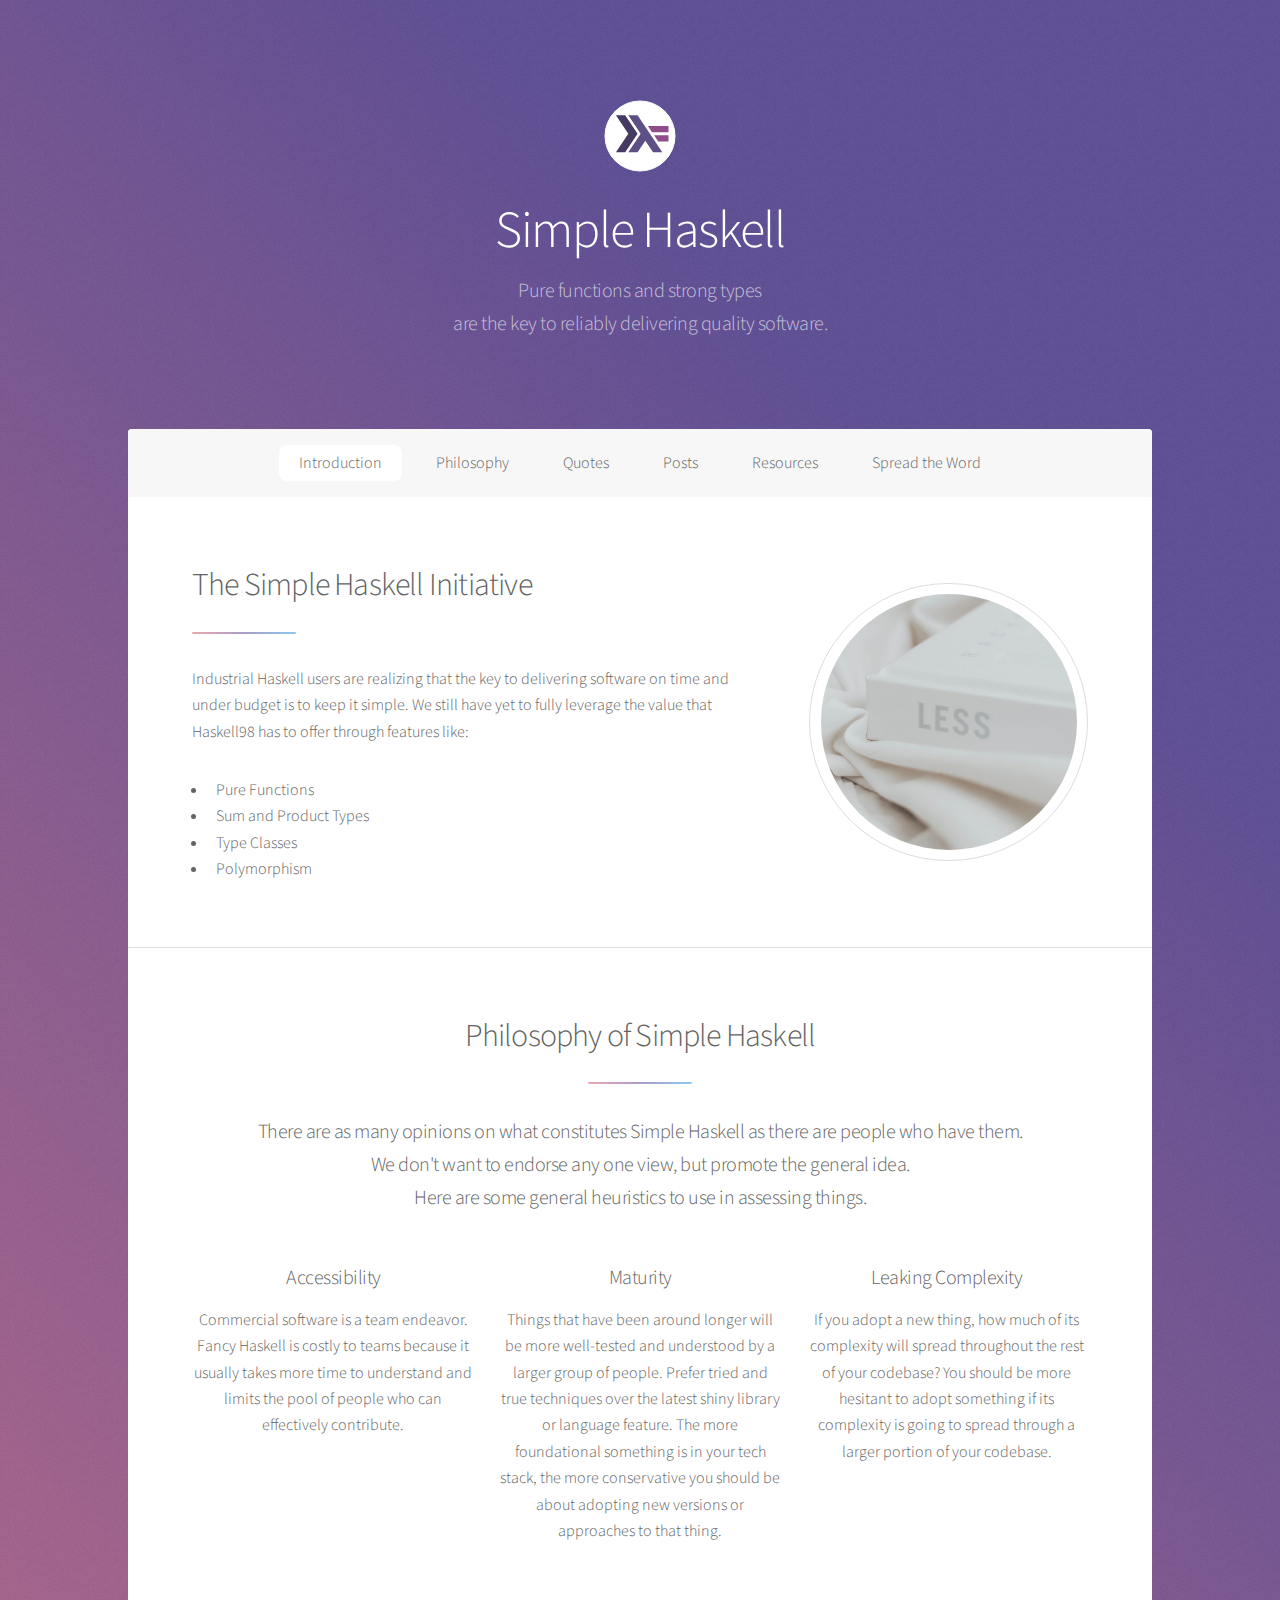
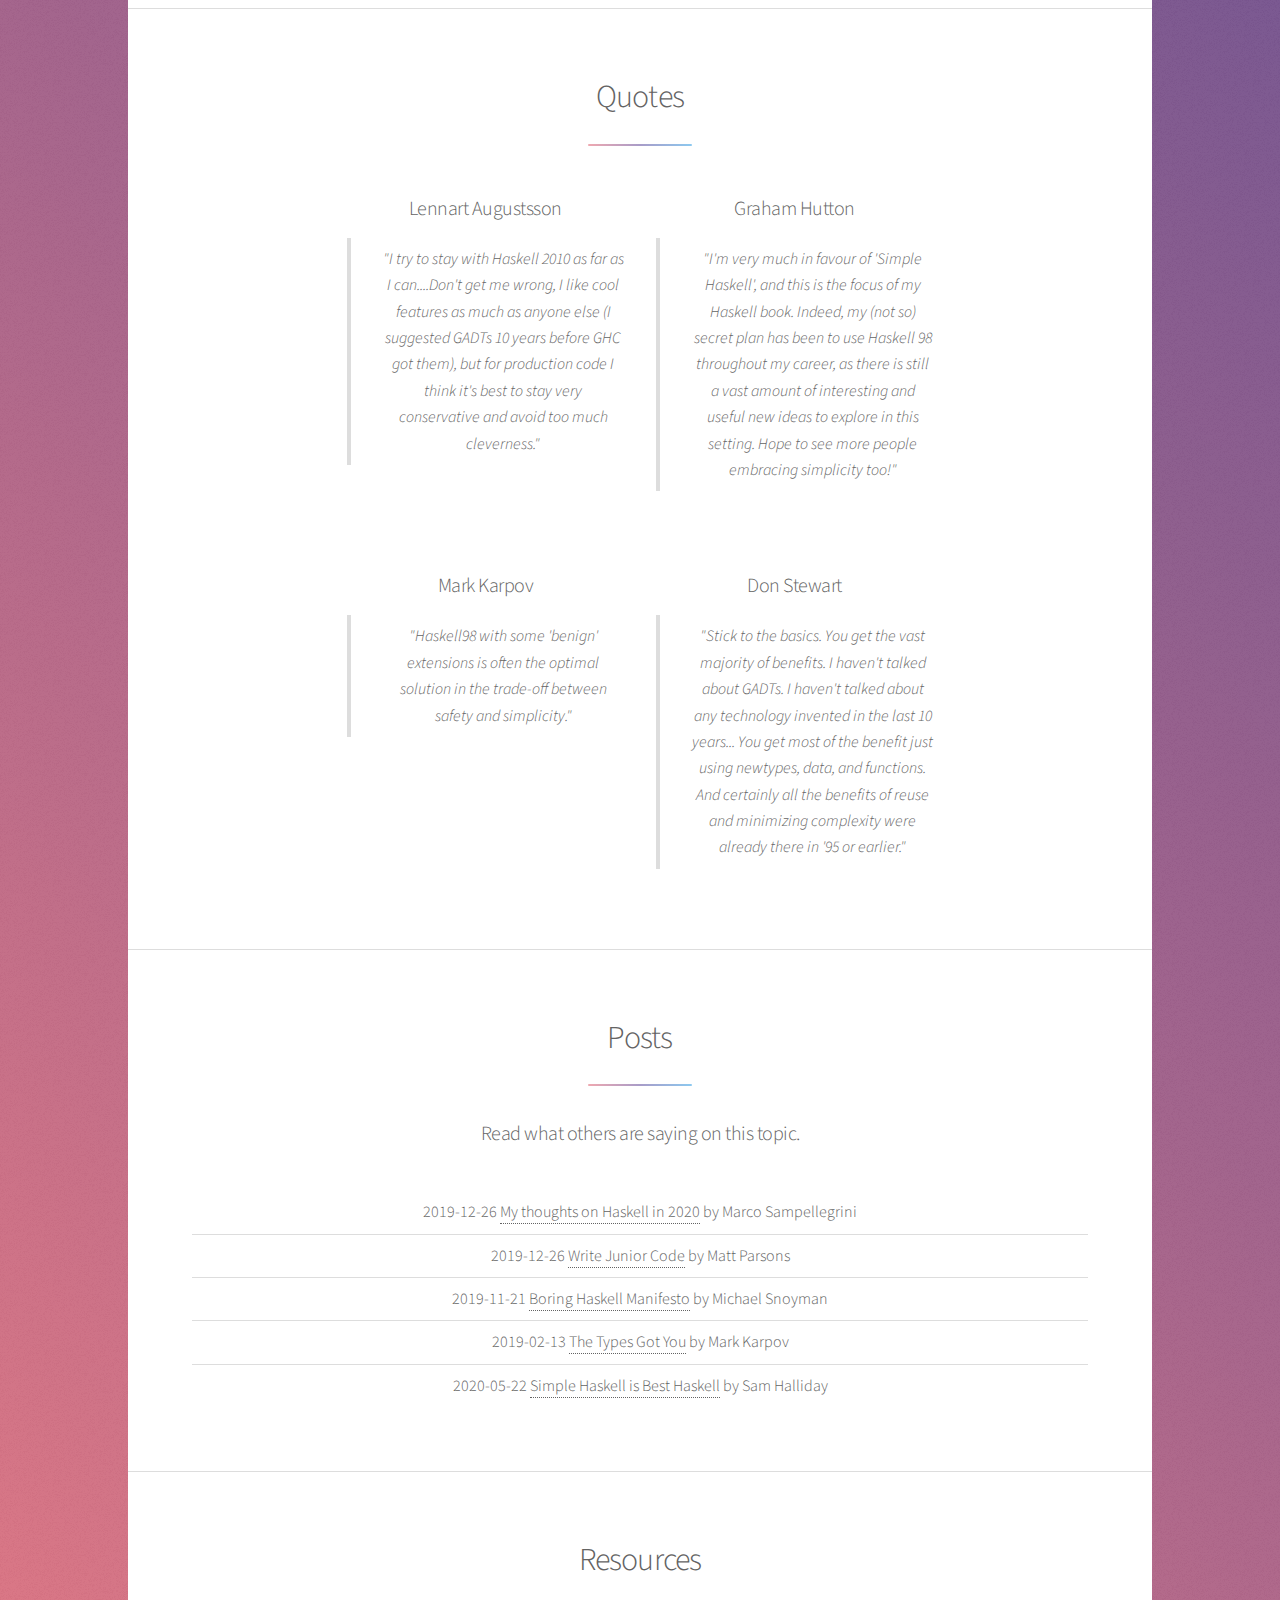
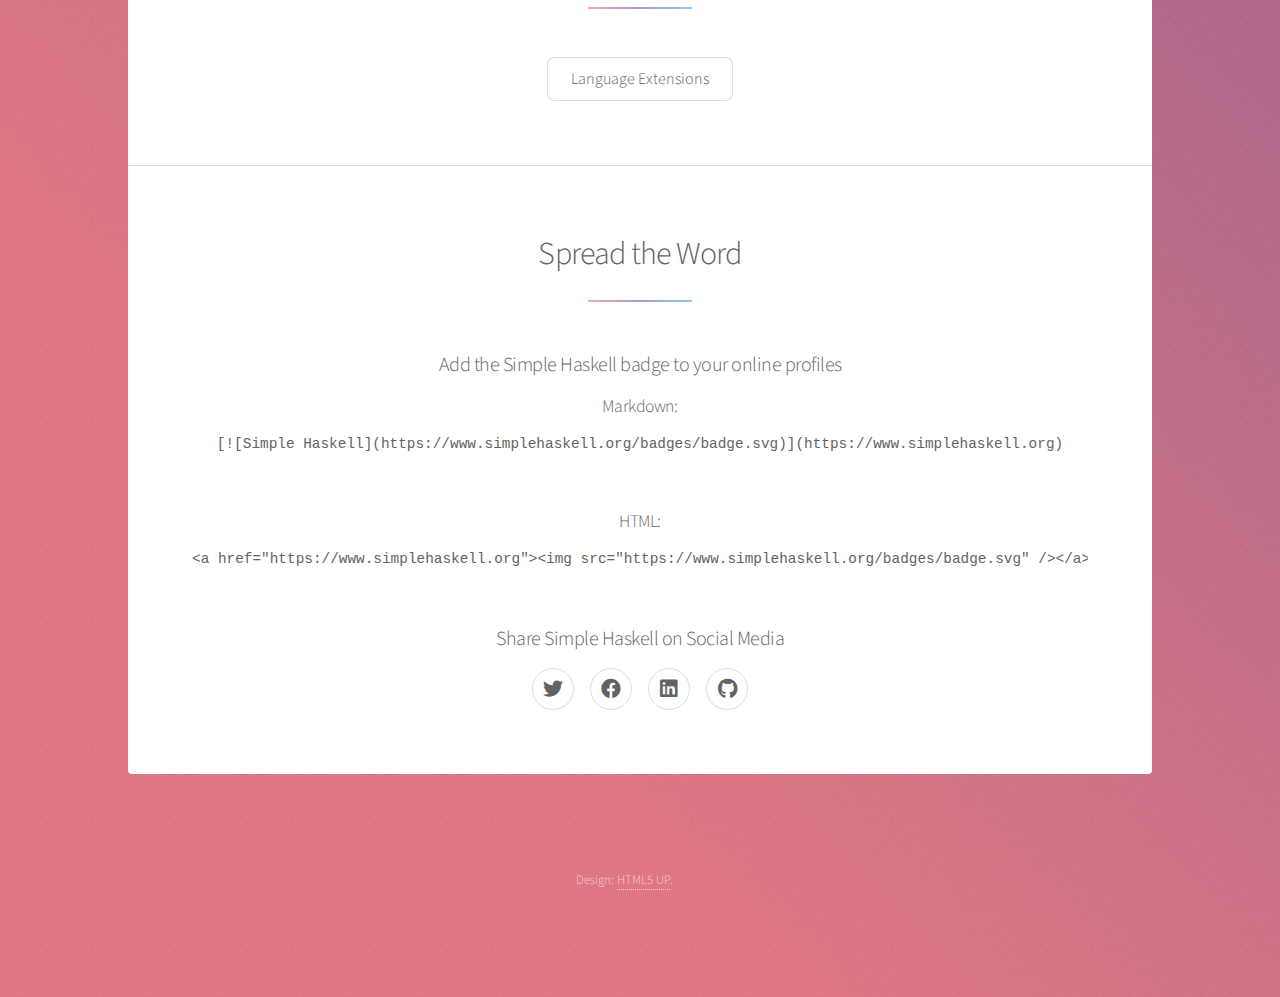
==== commit c1f7ae82: "Remove Diehl quote" ====
--- a/docs/index.html
+++ b/docs/index.html
@@ -141,11 +141,6 @@
                     useful new ideas to explore in this setting. Hope to see
                     more people embracing simplicity too!"</blockquote></a>
                   </li>
-                  <li>
-                    <!--<span class="icon major style5 fa-gem"></span>-->
-                    <h3>Don Stewart</h3>
-                    <blockquote>"Stick to the basics. You get the vast majority of benefits. I haven't talked about GADTs. I haven't talked about any technology invented in the last 10 years... You get most of the benefit just using newtypes, data, and functions. And certainly all the benefits of reuse and minimizing complexity were already there in '95 or earlier."</blockquote>
-                  </li>
                 </ul>
                 <ul class="features">
                   <li>
@@ -159,12 +154,14 @@
                   </li>
                   <li>
                     <!--<span class="icon major style5 fa-gem"></span>-->
-                    <h3>Stephen Diehl</h3>
-                    <a target="_blank"
-                    href="http://dev.stephendiehl.com/new_decade.pdf">
-                    <blockquote>"The cartesian product of the semantics for
-                    all language extensions exceeds human
-                    cognitive capacity to maintain."</blockquote></a>
+                    <h3>Don Stewart</h3>
+                    <blockquote>"Stick to the basics. You get the vast
+                    majority of benefits. I haven't talked about GADTs. I
+                    haven't talked about any technology invented in the last
+                    10 years... You get most of the benefit just using
+                    newtypes, data, and functions. And certainly all the
+                    benefits of reuse and minimizing complexity were already
+                    there in '95 or earlier."</blockquote>
                   </li>
                 </ul>
               </section>
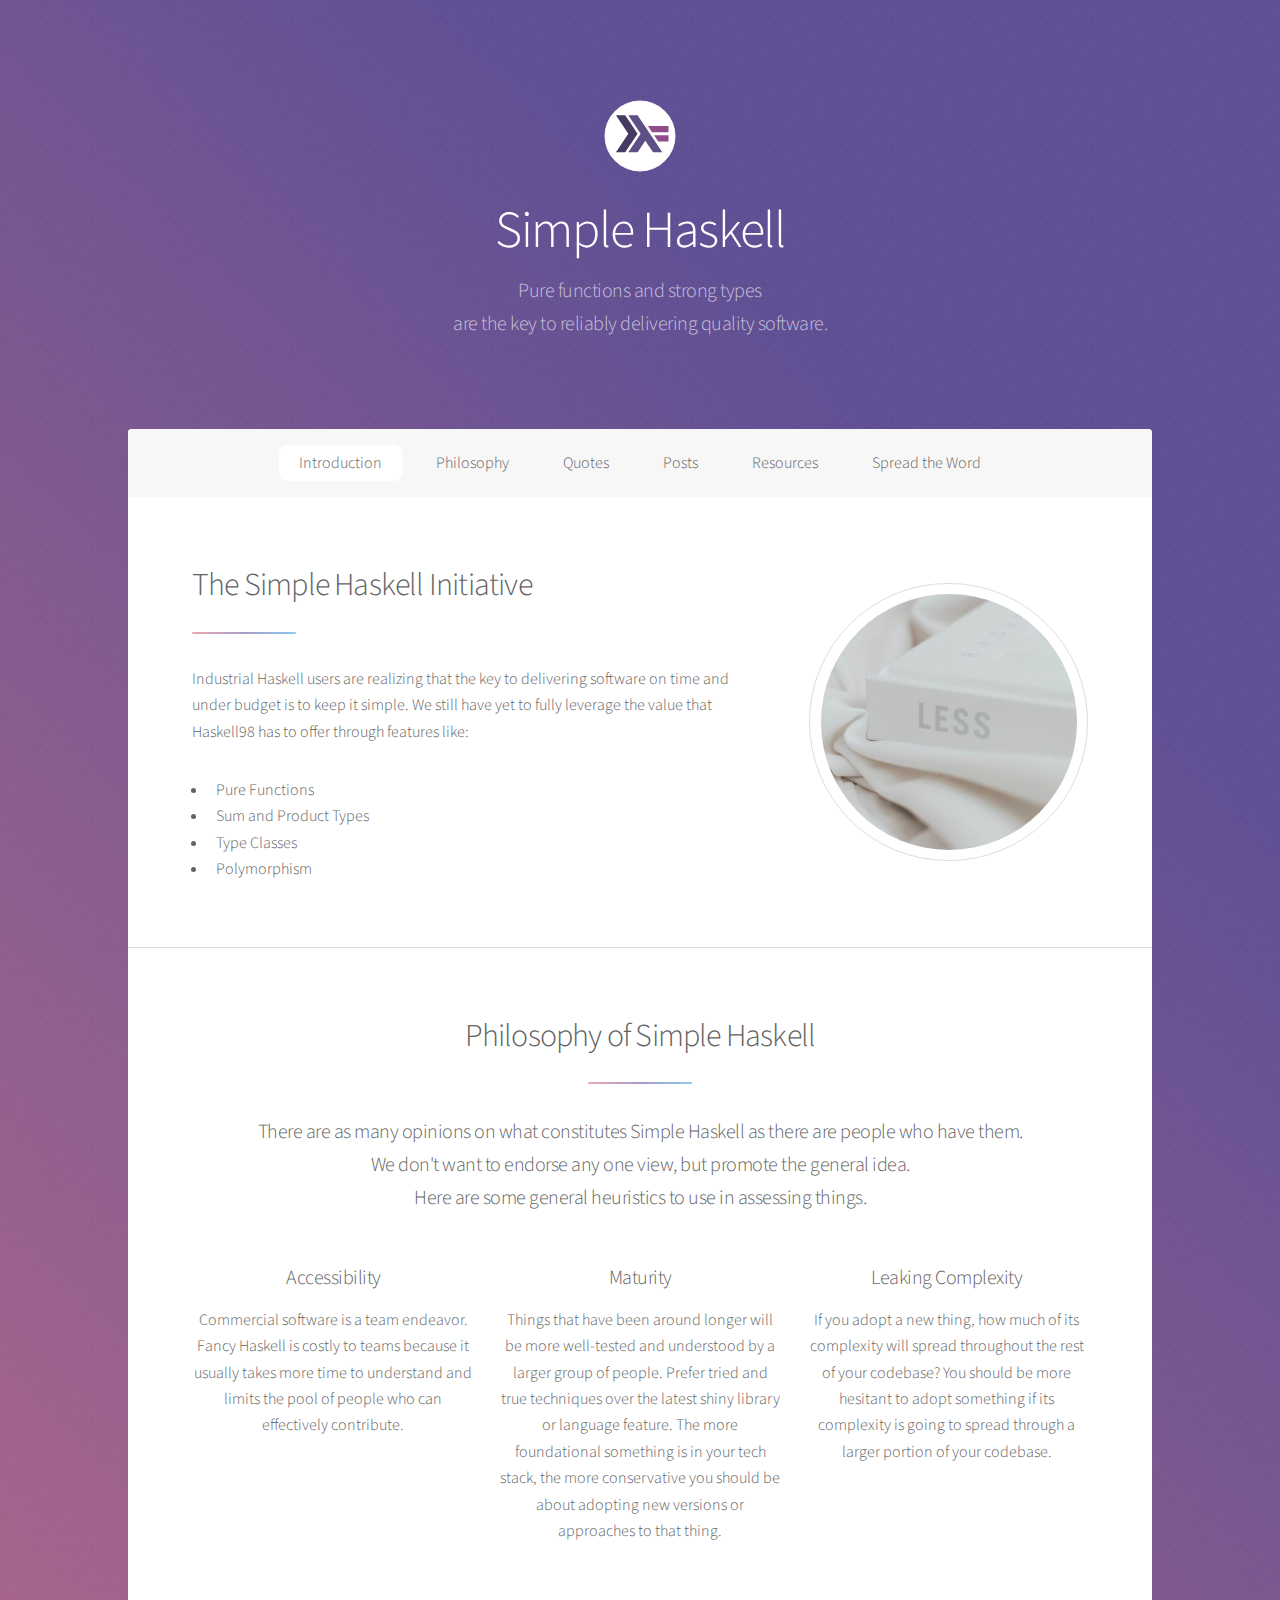
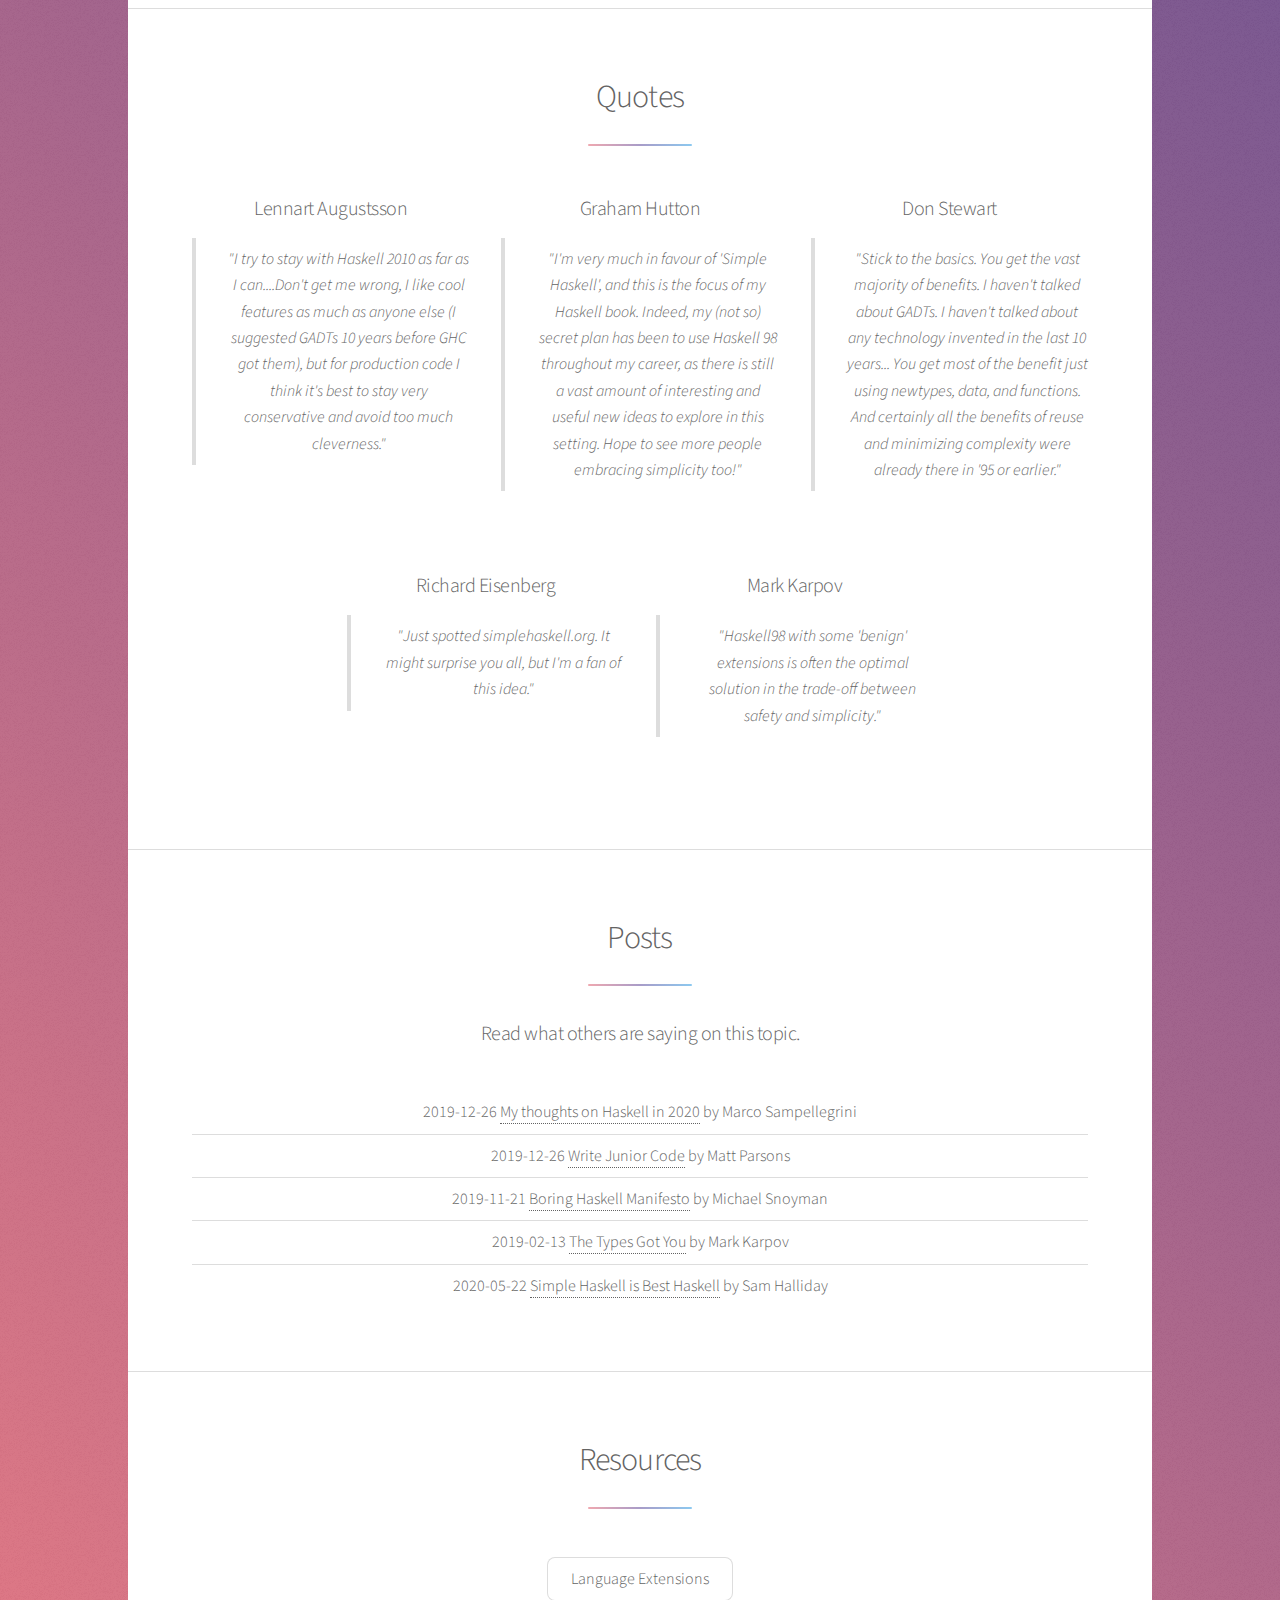
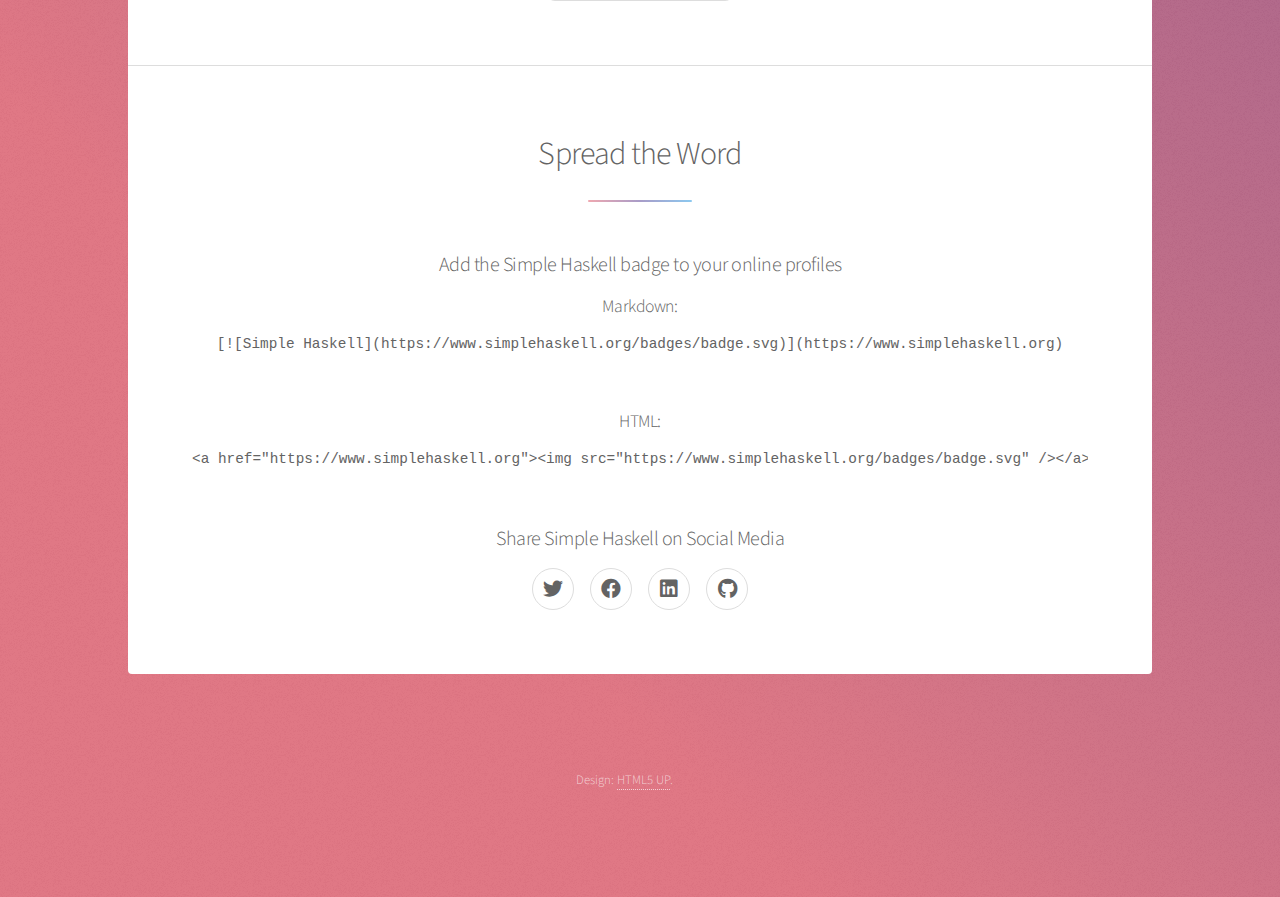
==== commit 2fe09c25: "Add Eisenberg quote" ====
--- a/docs/index.html
+++ b/docs/index.html
@@ -141,17 +141,6 @@
                     useful new ideas to explore in this setting. Hope to see
                     more people embracing simplicity too!"</blockquote></a>
                   </li>
-                </ul>
-                <ul class="features">
-                  <li>
-                    <!--<span class="icon major style3 fa-copy"></span>-->
-                    <h3>Mark Karpov</h3>
-                    <a target="_blank"
-                    href="https://www.tweag.io/posts/2019-02-13-types-got-you.html">
-                    <blockquote>"Haskell98 with some 'benign' extensions is often the
-                    optimal solution in the trade-off between safety and
-                    simplicity."</blockquote></a>
-                  </li>
                   <li>
                     <!--<span class="icon major style5 fa-gem"></span>-->
                     <h3>Don Stewart</h3>
@@ -164,6 +153,26 @@
                     there in '95 or earlier."</blockquote>
                   </li>
                 </ul>
+                <ul class="features">
+                  <li>
+                    <!--<span class="icon solid major style1 fa-code"></span>-->
+                    <h3>Richard Eisenberg</h3>
+                    <a target="_blank"
+                    href="https://twitter.com/raehaskell/status/1214629960222162959?s=21">
+                    <blockquote>"Just spotted simplehaskell.org. It might
+                    surprise you all, but I'm a fan of this
+                    idea."</blockquote></a>
+                  </li>
+                  <li>
+                    <!--<span class="icon major style3 fa-copy"></span>-->
+                    <h3>Mark Karpov</h3>
+                    <a target="_blank"
+                    href="https://www.tweag.io/posts/2019-02-13-types-got-you.html">
+                    <blockquote>"Haskell98 with some 'benign' extensions is often the
+                    optimal solution in the trade-off between safety and
+                    simplicity."</blockquote></a>
+                  </li>
+                </ul>
               </section>
 
             <!-- Posts -->
